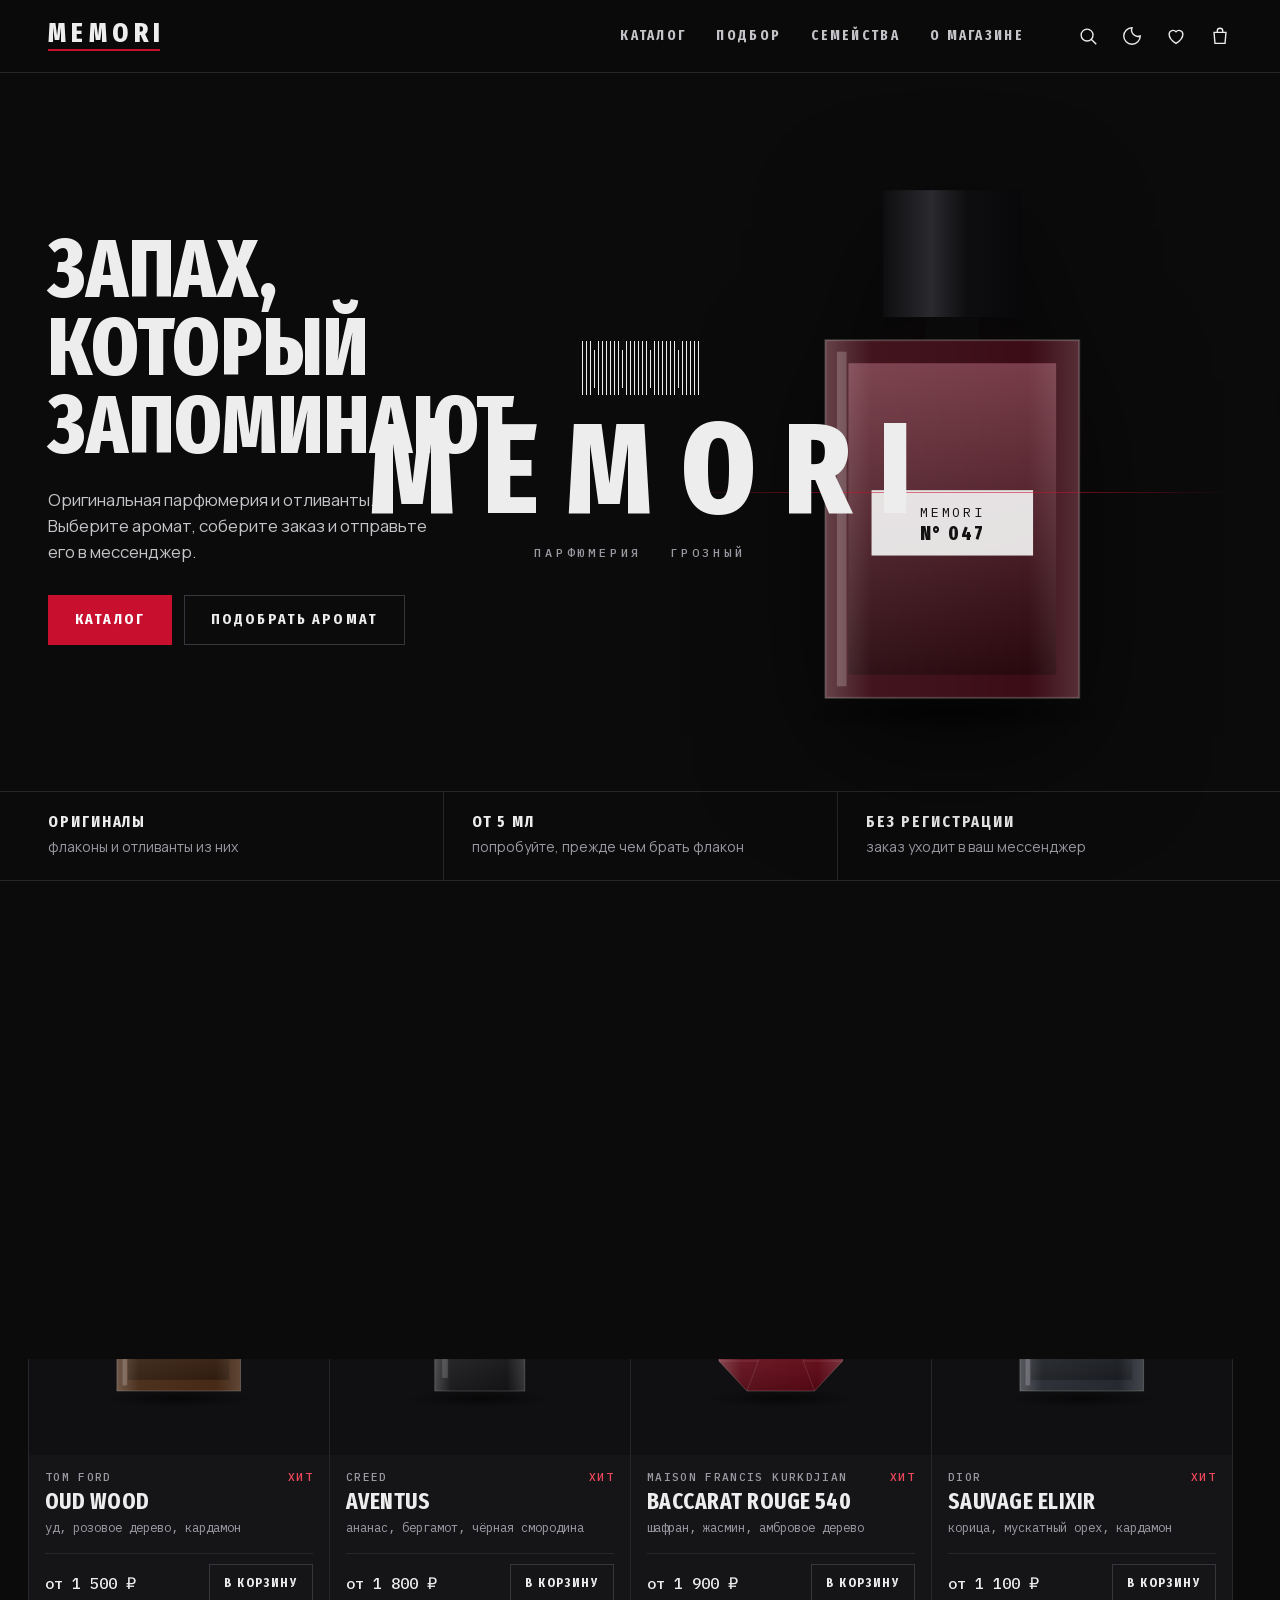
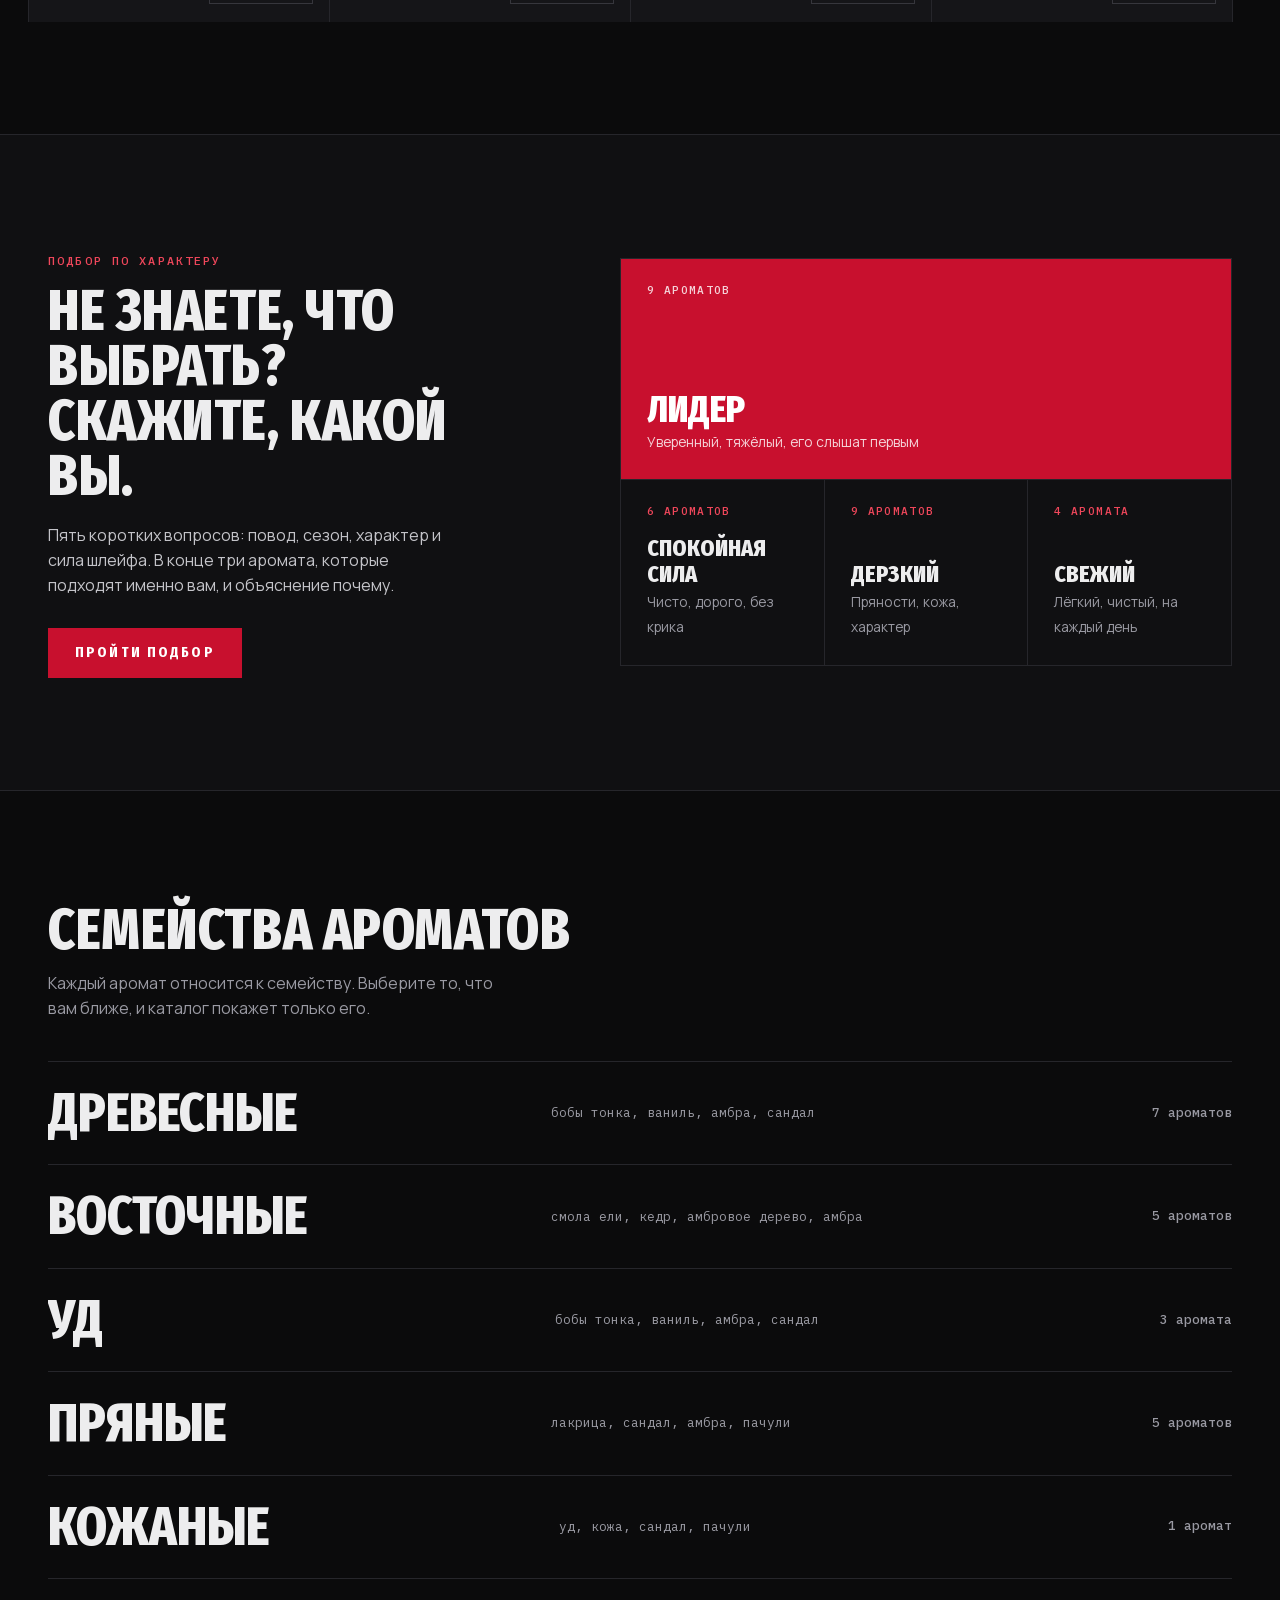
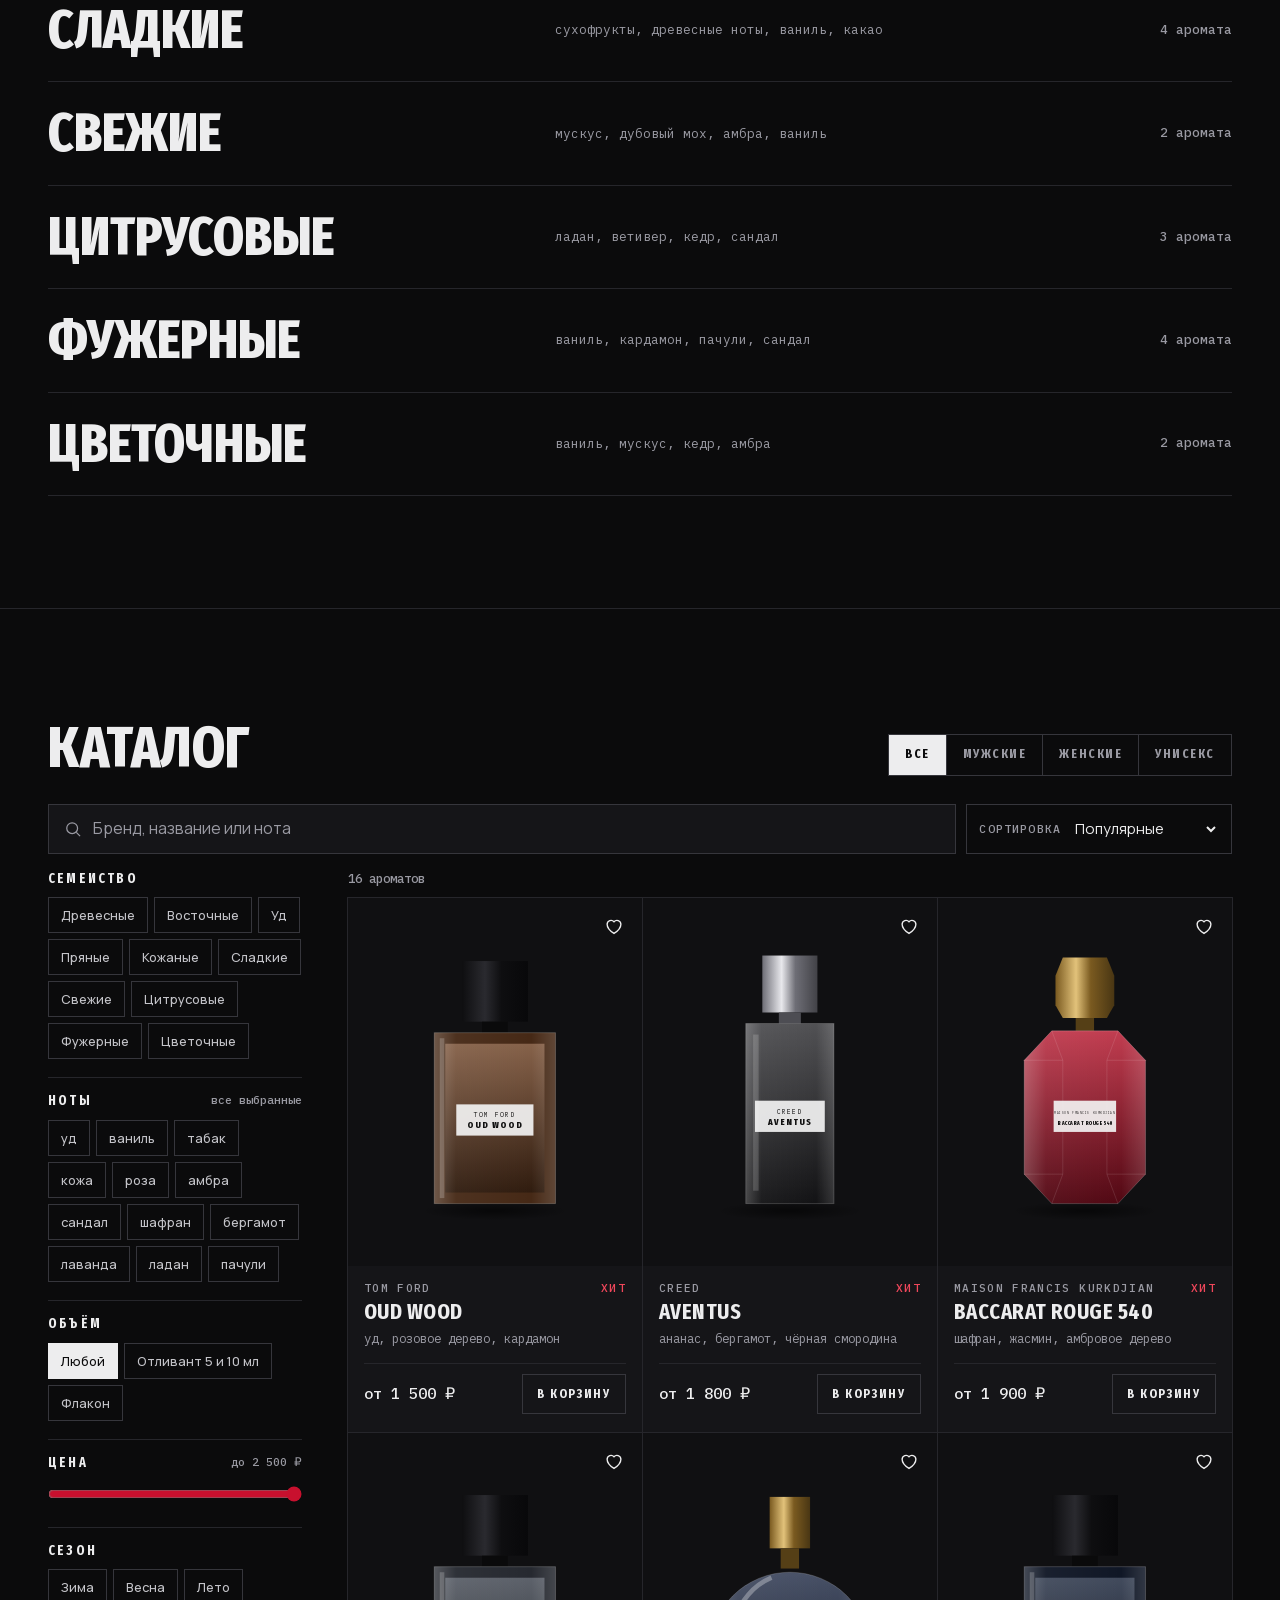
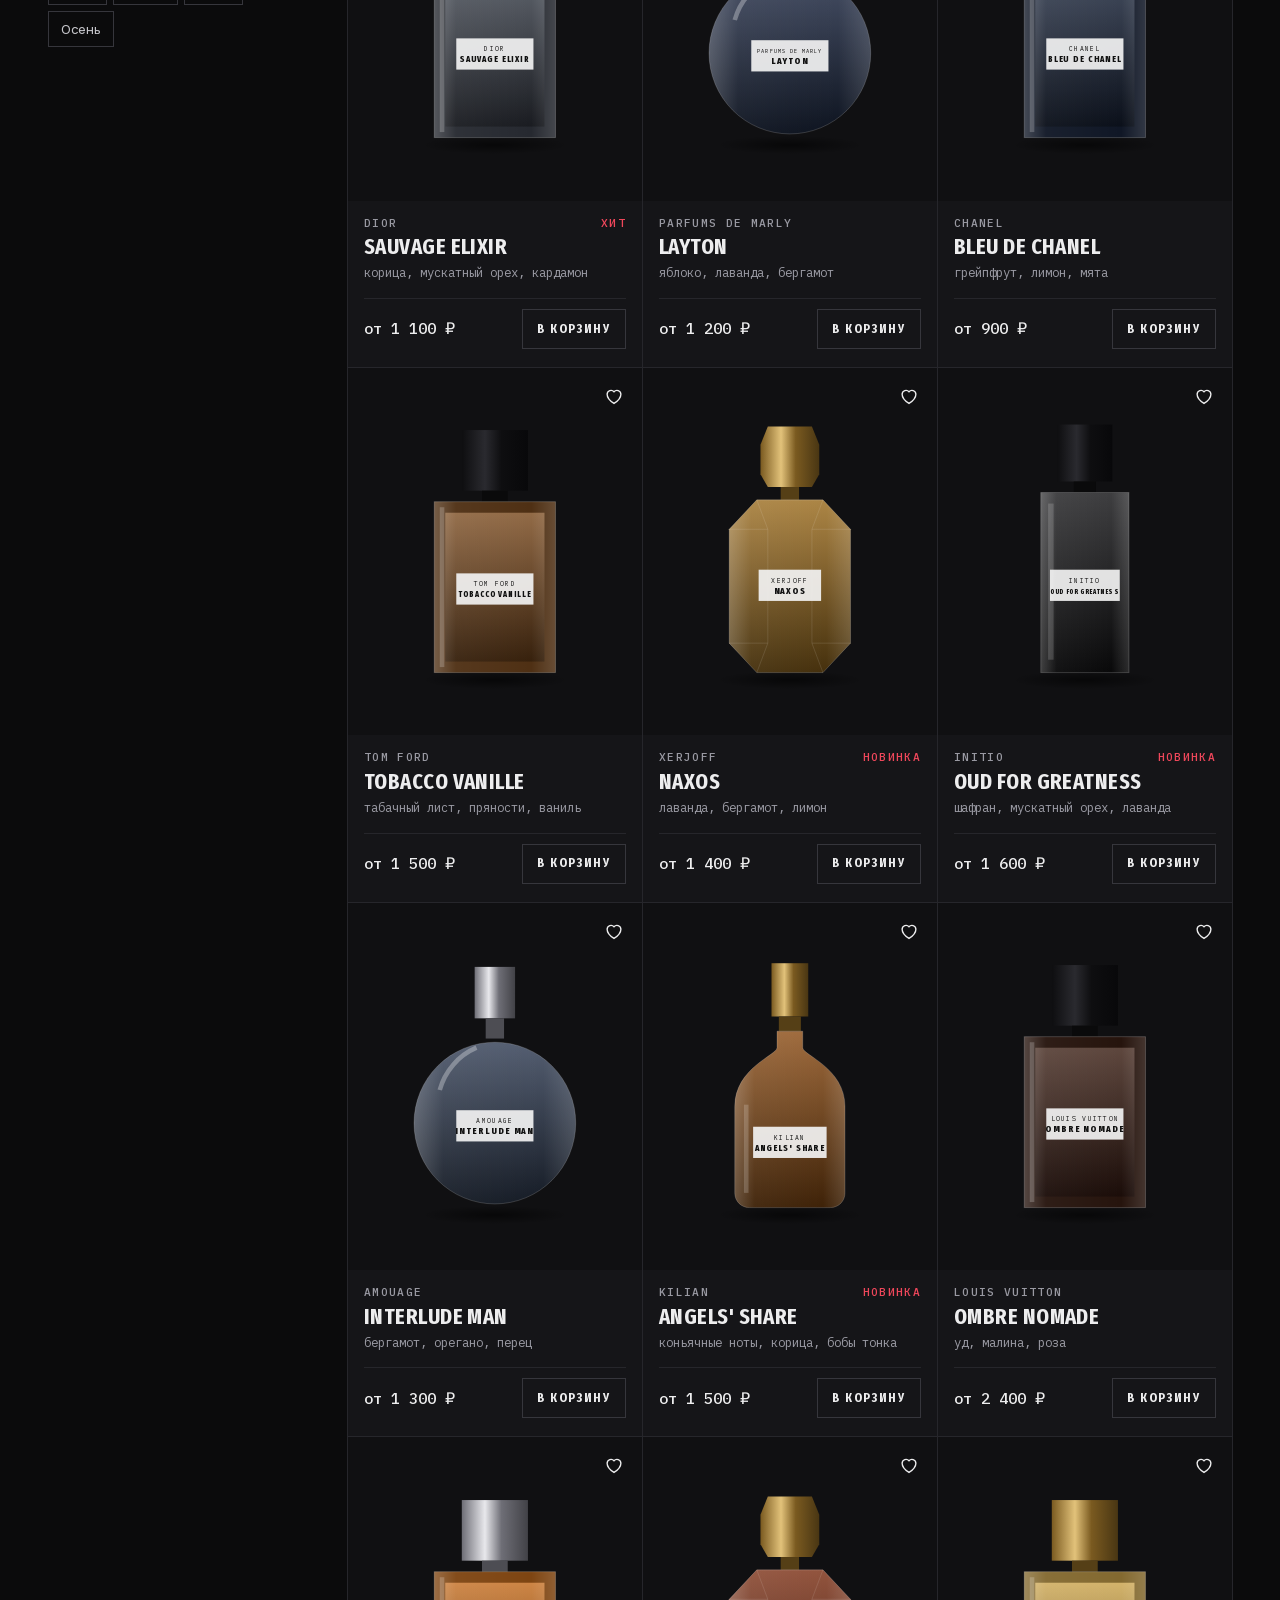
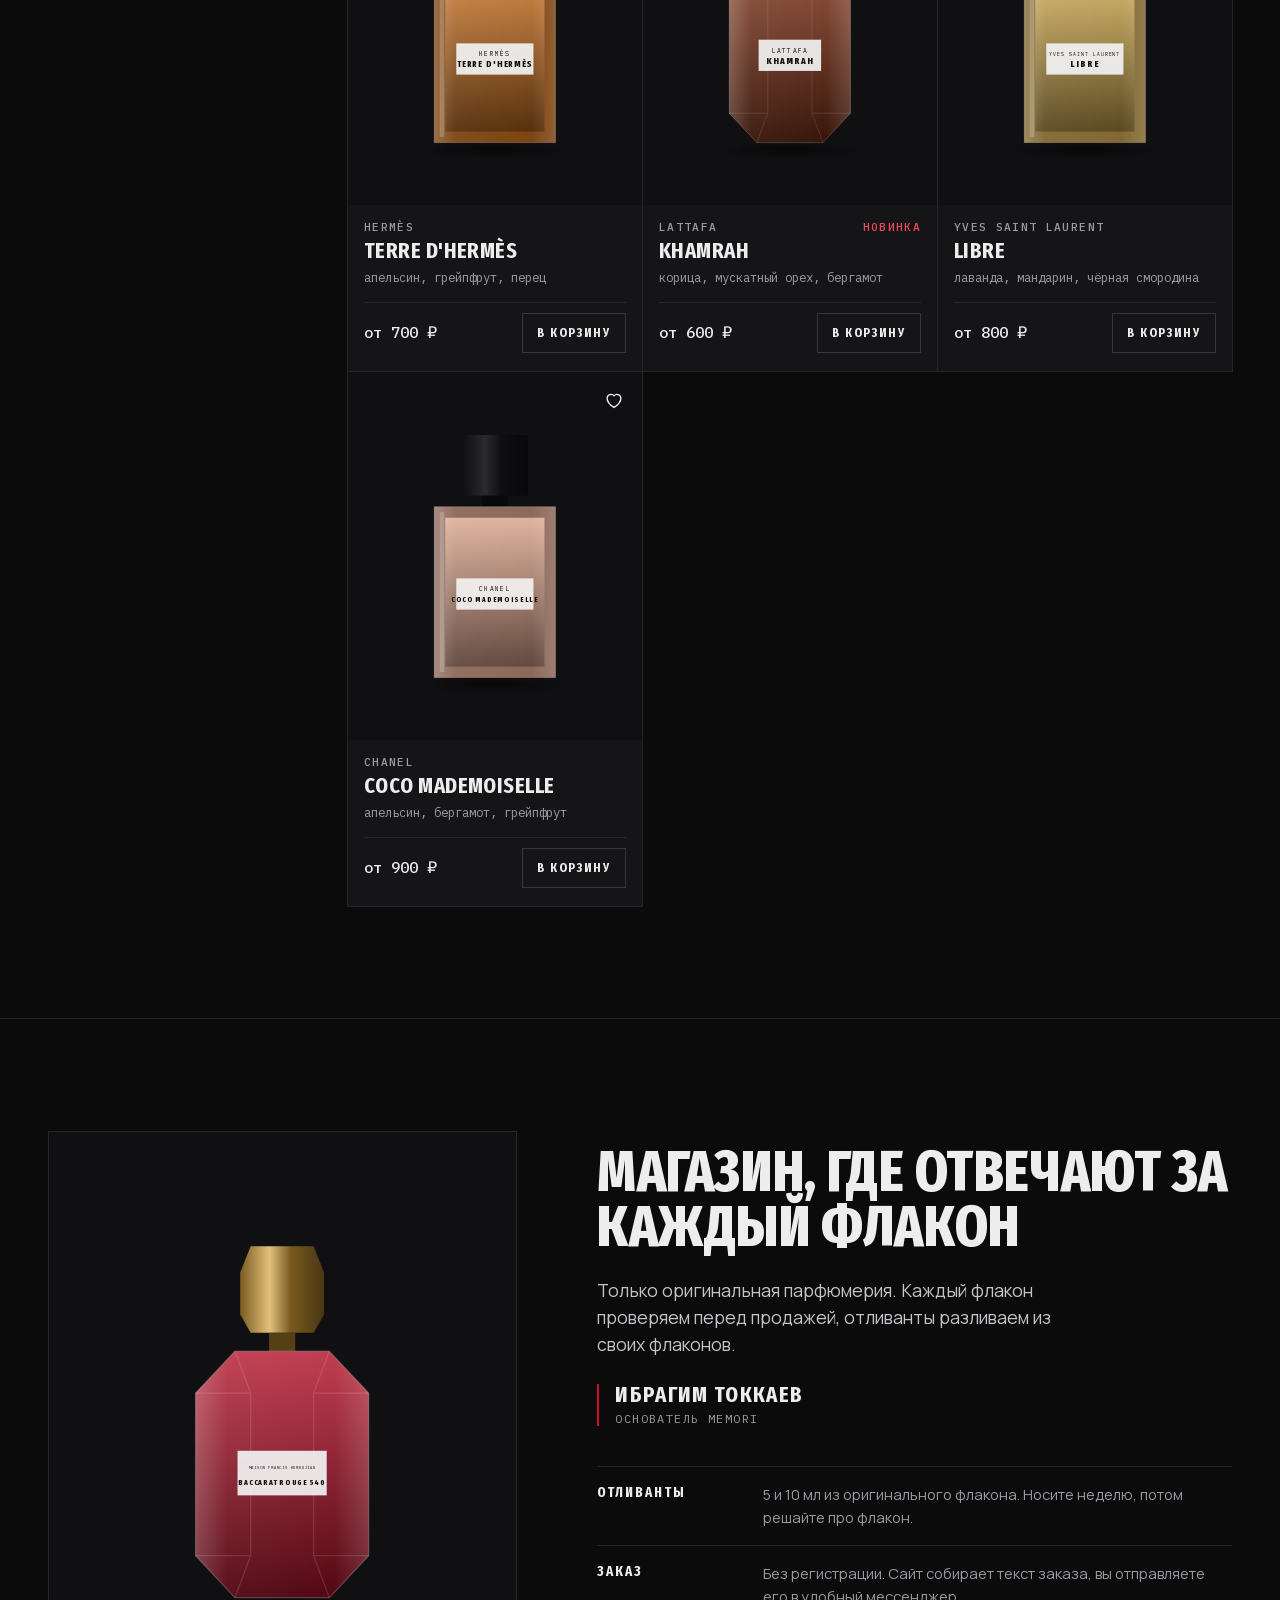
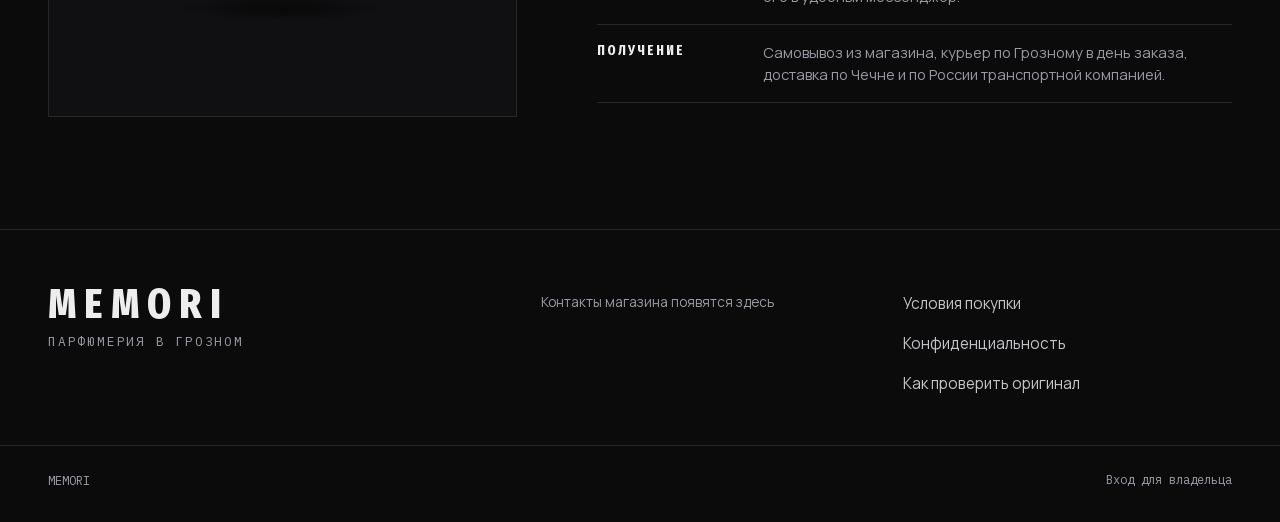
==== index.html @ ad9c24c6 "MEMORI: первая версия сайта Co-Authored-By: Claude Opus 5.5 <noreply@anthropic.com>" ====
<!doctype html>
<html lang="ru" data-theme="dark">
<head>
<meta charset="utf-8">
<meta name="viewport" content="width=device-width, initial-scale=1, viewport-fit=cover">
<title>MEMORI: парфюмерия в Грозном</title>
<meta name="description" content="MEMORI: оригинальная парфюмерия и отливанты в Грозном. Каталог с фильтрами по нотам, подбор аромата по характеру и заказ в мессенджере.">
<meta name="theme-color" content="#0B0B0C">
<meta property="og:title" content="MEMORI: запах, который запоминают">
<meta property="og:description" content="Оригинальная парфюмерия и отливанты. Подбор аромата по характеру, заказ в Telegram, WhatsApp или Instagram.">
<meta property="og:type" content="website">
<link rel="icon" href="data:image/svg+xml,%3Csvg xmlns='http://www.w3.org/2000/svg' viewBox='0 0 32 32'%3E%3Crect width='32' height='32' fill='%230B0B0C'/%3E%3Cpath d='M7 24V8h3l6 9 6-9h3v16h-3V13l-6 9-6-9v11z' fill='%23EDEDEE'/%3E%3Crect x='7' y='26' width='18' height='2' fill='%23C8102E'/%3E%3C/svg%3E">
<link rel="preload" href="fonts/FiraSansExtraCondensed-800-cyrillic.woff2" as="font" type="font/woff2" crossorigin>
<link rel="stylesheet" href="fonts/fonts.css">
<link rel="stylesheet" href="css/style.css?v=2026-10-28.1">
<script>(function(){try{var t=localStorage.getItem('memori_theme');if(t==='light'||t==='dark')document.documentElement.setAttribute('data-theme',t);}catch(e){}})();</script>
<script>
/* АВТООБНОВЛЕНИЕ: если на сервере вышла новая версия, открываем её сами. При каждой публикации меняется MEMORI_BUILD. */
var MEMORI_BUILD='2026-10-28.1';
(function(){
  if(location.protocol.indexOf('http')!==0 || !window.fetch) return;
  fetch(location.pathname+'?_='+Date.now(),{cache:'no-store'}).then(function(r){ return r.ok?r.text():''; }).then(function(t){
    var m=t.match(/MEMORI_BUILD='([^']+)'/); if(!m || m[1]===MEMORI_BUILD) return;
    try{ if(sessionStorage.getItem('memori_upd')===m[1]) return; sessionStorage.setItem('memori_upd',m[1]); }catch(e){ return; }
    location.replace(location.pathname+'?v='+encodeURIComponent(m[1])+location.hash);
  }).catch(function(){});
})();
</script>
</head>
<body>

<!-- ВСТУПЛЕНИЕ: штрихкод, красная линия скана, имя, затем экран раскрывается на две половины -->
<div id="intro" aria-hidden="true">
  <div class="in-half in-top"></div><div class="in-half in-bot"></div>
  <div class="in-core">
    <div class="in-code" id="inCode"></div>
    <div class="in-word" id="inWord"></div>
    <div class="in-sub"><span>Парфюмерия</span><span>Грозный</span></div>
  </div>
  <div class="in-scan"></div>
  <div class="in-seam"></div>
  <button class="in-skip" type="button" onclick="introEnd(true)" tabindex="-1">Пропустить</button>
</div>

<!-- ПЕРЕХОД: шторка с красной кромкой -->
<div id="curtain" aria-hidden="true"><i></i></div>

<a class="skip" href="#catalog">К каталогу</a>

<header class="hdr" id="hdr">
  <div class="wrap hdr-in">
    <a class="logo" href="#top" onclick="return goSection('top')" aria-label="MEMORI, на главную">
      <span class="logo-w">MEMORI</span><span class="logo-bar" aria-hidden="true"></span>
    </a>
    <nav class="nav" aria-label="Разделы">
      <a href="#catalog" onclick="return goSection('catalog')">Каталог</a>
      <a href="#match" onclick="openQuiz();return false">Подбор</a>
      <a href="#families" onclick="return goSection('families')">Семейства</a>
      <a href="#about" onclick="return goSection('about')">О магазине</a>
    </nav>
    <div class="hdr-act">
      <button class="ib" type="button" onclick="focusSearch()" aria-label="Поиск"><svg viewBox="0 0 24 24"><circle cx="11" cy="11" r="6.5"/><path d="m16 16 4.5 4.5"/></svg></button>
      <button class="ib" type="button" onclick="toggleTheme()" aria-label="Сменить тему"><svg viewBox="0 0 24 24"><path d="M12 3a9 9 0 1 0 9 9 7 7 0 0 1-9-9z"/></svg></button>
      <button class="ib" type="button" onclick="openDrawer('wish')" aria-label="Избранное"><svg viewBox="0 0 24 24"><path d="M12 20s-7.5-4.6-7.5-10A4.3 4.3 0 0 1 12 7.4 4.3 4.3 0 0 1 19.5 10c0 5.4-7.5 10-7.5 10z"/></svg><b class="cnt" id="wishCount"></b></button>
      <button class="ib" type="button" onclick="openDrawer('cart')" aria-label="Корзина"><svg viewBox="0 0 24 24"><path d="M5.5 8h13l-1 12h-11z"/><path d="M9 8V6.5a3 3 0 0 1 6 0V8"/></svg><b class="cnt" id="cartCount"></b></button>
    </div>
  </div>
  <div class="adm-bar" id="admBar">
    <span>Режим владельца</span><span class="ab-ver" id="abVer"></span>
    <button type="button" onclick="openAdmin()">Панель</button>
    <button type="button" class="ab-pub" id="abPub" onclick="publishDB()">Всё опубликовано</button>
  </div>
</header>

<main id="main">
  <section class="hero" id="top">
    <div class="wrap hero-in">
      <div class="hero-txt">
        <h1 id="heroTitle" class="rv">Запах, который запоминают</h1>
        <p id="heroSub" class="rv">Оригинальная парфюмерия и отливанты. Выберите аромат, соберите заказ и отправьте его в мессенджер.</p>
        <div class="hero-cta rv">
          <button class="btn red" type="button" onclick="goSection('catalog')">Каталог</button>
          <button class="btn line" type="button" onclick="openQuiz()">Подобрать аромат</button>
        </div>
      </div>
      <div class="hero-vis" id="heroVis" aria-hidden="true"></div>
    </div>
    <div class="wrap hero-strip rv">
      <div><b>Оригиналы</b><span>флаконы и отливанты из них</span></div>
      <div><b>От 5 мл</b><span>попробуйте, прежде чем брать флакон</span></div>
      <div><b>Без регистрации</b><span>заказ уходит в ваш мессенджер</span></div>
    </div>
  </section>

  <section class="sec rail-sec" id="picks">
    <div class="wrap sec-h">
      <h2>Сейчас берут</h2>
      <div class="seg" role="tablist" id="railTabs">
        <button type="button" class="on" data-r="hit" role="tab">Хиты</button>
        <button type="button" data-r="new" role="tab">Новинки</button>
      </div>
    </div>
    <div class="rail" id="rail"></div>
  </section>

  <section class="sec match" id="match">
    <div class="wrap match-in">
      <div class="match-txt">
        <span class="eyebrow">Подбор по характеру</span>
        <h2>Не знаете, что выбрать? Скажите, какой вы.</h2>
        <p>Пять коротких вопросов: повод, сезон, характер и сила шлейфа. В конце три аромата, которые подходят именно вам, и объяснение почему.</p>
        <button class="btn red" type="button" onclick="openQuiz()">Пройти подбор</button>
      </div>
      <div class="match-grid" id="matchGrid"></div>
    </div>
  </section>

  <section class="sec fams" id="families">
    <div class="wrap">
      <h2>Семейства ароматов</h2>
      <p class="sec-lead">Каждый аромат относится к семейству. Выберите то, что вам ближе, и каталог покажет только его.</p>
      <div class="fam-list" id="famList"></div>
    </div>
  </section>

  <section class="sec shop" id="catalog">
    <div class="wrap">
      <div class="shop-top">
        <h2>Каталог</h2>
        <div class="seg" id="genderSeg">
          <button type="button" class="on" data-g="">Все</button>
          <button type="button" data-g="m">Мужские</button>
          <button type="button" data-g="w">Женские</button>
          <button type="button" data-g="u">Унисекс</button>
        </div>
      </div>
      <div class="shop-bar">
        <label class="search"><svg viewBox="0 0 24 24"><circle cx="11" cy="11" r="6.5"/><path d="m16 16 4.5 4.5"/></svg>
          <input id="q" type="search" placeholder="Бренд, название или нота" autocomplete="off" aria-label="Поиск по каталогу"></label>
        <button class="btn line flt-btn" type="button" onclick="openFilters()">Фильтры <b id="fltCount"></b></button>
        <label class="sort"><span>Сортировка</span>
          <select id="sort" aria-label="Сортировка">
            <option value="pop">Популярные</option><option value="new">Новинки</option>
            <option value="asc">Сначала дешевле</option><option value="desc">Сначала дороже</option>
            <option value="lon">Самые стойкие</option>
          </select></label>
      </div>
      <div class="shop-in">
        <aside class="flt" id="flt" aria-label="Фильтры">
          <div class="flt-h"><b>Фильтры</b><button type="button" class="ib" onclick="closeFilters()" aria-label="Закрыть"><svg viewBox="0 0 24 24"><path d="M6 6l12 12M18 6 6 18"/></svg></button></div>
          <div class="flt-body" id="fltBody"></div>
          <div class="flt-foot"><button class="btn line" type="button" onclick="resetFilters()">Сбросить</button><button class="btn red" type="button" onclick="closeFilters()" id="fltShow">Показать</button></div>
        </aside>
        <div class="shop-main">
          <div class="chips-on" id="chipsOn"></div>
          <div class="grid" id="grid"></div>
        </div>
      </div>
    </div>
  </section>

  <section class="sec about" id="about">
    <div class="wrap about-in">
      <div class="about-vis" id="aboutVis"></div>
      <div class="about-txt">
        <h2>Магазин, где отвечают за каждый флакон</h2>
        <p id="ownerNote">Только оригинальная парфюмерия. Каждый флакон проверяем перед продажей, отливанты разливаем из своих флаконов.</p>
        <div class="sign"><span id="ownerName">Ибрагим Токкаев</span><small>основатель MEMORI</small></div>
        <dl class="facts">
          <div><dt>Отливанты</dt><dd>5 и 10 мл из оригинального флакона. Носите неделю, потом решайте про флакон.</dd></div>
          <div><dt>Заказ</dt><dd>Без регистрации. Сайт собирает текст заказа, вы отправляете его в удобный мессенджер.</dd></div>
          <div><dt>Получение</dt><dd id="deliveryShort">Самовывоз, курьер по Грозному, доставка по Чечне и России.</dd></div>
        </dl>
      </div>
    </div>
  </section>
</main>

<footer class="ftr" id="ftr">
  <div class="wrap ftr-in">
    <div class="ftr-brand"><span class="logo-w">MEMORI</span><p>Парфюмерия в Грозном</p></div>
    <div class="ftr-col" id="ftrContacts"></div>
    <div class="ftr-col">
      <button type="button" onclick="openInfo('terms')">Условия покупки</button>
      <button type="button" onclick="openInfo('privacy')">Конфиденциальность</button>
      <button type="button" onclick="openInfo('orig')">Как проверить оригинал</button>
    </div>
  </div>
  <div class="wrap ftr-low"><span id="ftrSeller">MEMORI</span><button type="button" class="ftr-adm" onclick="openAdminGate()">Вход для владельца</button></div>
</footer>

<!-- КАРТОЧКА АРОМАТА (досье) -->
<div class="ov pview" id="pview" role="dialog" aria-modal="true" aria-label="Аромат">
  <div class="pv-bar"><button class="ib" type="button" onclick="closeProduct()" aria-label="Назад"><svg viewBox="0 0 24 24"><path d="M15 5l-7 7 7 7"/></svg></button><span id="pvCrumb"></span><button class="ib" type="button" onclick="closeProduct()" aria-label="Закрыть"><svg viewBox="0 0 24 24"><path d="M6 6l12 12M18 6 6 18"/></svg></button></div>
  <div class="pv-body" id="pvBody"></div>
</div>

<!-- ПОДБОР -->
<div class="ov quiz" id="quiz" role="dialog" aria-modal="true" aria-label="Подбор аромата">
  <div class="pv-bar"><button class="ib" type="button" onclick="quizBack()" aria-label="Назад"><svg viewBox="0 0 24 24"><path d="M15 5l-7 7 7 7"/></svg></button><span>Подбор по характеру</span><button class="ib" type="button" onclick="closeQuiz()" aria-label="Закрыть"><svg viewBox="0 0 24 24"><path d="M6 6l12 12M18 6 6 18"/></svg></button></div>
  <div class="qz-prog"><i id="qzProg"></i></div>
  <div class="qz-body" id="qzBody"></div>
</div>

<!-- КОРЗИНА И ИЗБРАННОЕ -->
<div class="shade" id="shade" onclick="closeAll()"></div>
<aside class="drawer" id="drawer" role="dialog" aria-modal="true" aria-label="Корзина">
  <div class="dr-h"><div class="seg" id="drTabs"><button type="button" data-d="cart" class="on">Корзина</button><button type="button" data-d="wish">Избранное</button></div>
    <button class="ib" type="button" onclick="closeDrawer()" aria-label="Закрыть"><svg viewBox="0 0 24 24"><path d="M6 6l12 12M18 6 6 18"/></svg></button></div>
  <div class="dr-body" id="drBody"></div>
  <div class="dr-foot" id="drFoot"></div>
</aside>

<!-- ОФОРМЛЕНИЕ -->
<div class="modal" id="orderModal" role="dialog" aria-modal="true" aria-labelledby="orderTitle">
  <div class="md-box md-wide">
    <div class="md-h"><h3 id="orderTitle">Оформление заказа</h3><button class="ib" type="button" onclick="closeModal('orderModal')" aria-label="Закрыть"><svg viewBox="0 0 24 24"><path d="M6 6l12 12M18 6 6 18"/></svg></button></div>
    <div class="md-b">
      <div class="fld"><span class="lbl">Как получить</span><div class="opts" id="shipOpts"></div></div>
      <div class="fld" id="addrFld"><label class="lbl" for="addr">Город и адрес</label><input class="inp" id="addr" autocomplete="off" placeholder="Например: Грозный, улица, дом"></div>
      <div class="fld"><label class="lbl" for="ocomm">Комментарий</label><input class="inp" id="ocomm" autocomplete="off" placeholder="Удобное время, подарочная упаковка"></div>
      <div class="fld"><label class="lbl" for="orderText">Текст заказа</label><textarea class="inp" id="orderText" rows="8"></textarea><small class="hint">Можно поправить. Имя и телефон сайт не спрашивает и не хранит: вы просто пишете магазину.</small></div>
      <div class="ch-row">
        <button class="btn ch" type="button" data-ch="telegram" onclick="sendOrder('telegram')">Telegram</button>
        <button class="btn ch" type="button" data-ch="whatsapp" onclick="sendOrder('whatsapp')">WhatsApp</button>
        <button class="btn ch" type="button" data-ch="instagram" onclick="sendOrder('instagram')">Instagram</button>
      </div>
      <button class="btn line block" type="button" onclick="copyOrder()">Скопировать текст</button>
    </div>
  </div>
</div>

<div class="modal" id="infoModal" role="dialog" aria-modal="true" aria-labelledby="infoTitle">
  <div class="md-box"><div class="md-h"><h3 id="infoTitle"></h3><button class="ib" type="button" onclick="closeModal('infoModal')" aria-label="Закрыть"><svg viewBox="0 0 24 24"><path d="M6 6l12 12M18 6 6 18"/></svg></button></div><div class="md-b prose" id="infoBody"></div></div>
</div>

<div class="modal" id="loginModal" role="dialog" aria-modal="true" aria-labelledby="loginTitle">
  <div class="md-box md-sm"><div class="md-h"><h3 id="loginTitle">Вход для владельца</h3><button class="ib" type="button" onclick="closeModal('loginModal')" aria-label="Закрыть"><svg viewBox="0 0 24 24"><path d="M6 6l12 12M18 6 6 18"/></svg></button></div>
    <form class="md-b" onsubmit="tryLogin();return false">
      <div class="fld"><label class="lbl" for="loginUser">Логин</label><input class="inp" id="loginUser" autocomplete="username"></div>
      <div class="fld"><label class="lbl" for="loginPass">Пароль</label><input class="inp" id="loginPass" type="password" autocomplete="current-password"></div>
      <p class="err" id="loginErr" hidden>Неверный логин или пароль</p>
      <button class="btn red block" type="submit">Войти</button>
    </form></div>
</div>

<div class="modal" id="confirmModal" role="alertdialog" aria-modal="true" aria-labelledby="confirmText">
  <div class="md-box md-sm"><div class="md-b"><p id="confirmText"></p><div class="row2"><button class="btn line" type="button" onclick="closeModal('confirmModal')">Отмена</button><button class="btn red" type="button" id="confirmYes">Да</button></div></div></div>
</div>

<!-- ПАНЕЛЬ ВЛАДЕЛЬЦА -->
<div class="ov admin" id="adminPanel" role="dialog" aria-modal="true" aria-label="Панель владельца">
  <div class="pv-bar"><span class="adm-title">Панель владельца</span>
    <div class="adm-acts"><button class="btn line sm" type="button" onclick="logoutAdmin()">Выйти</button><button class="btn red sm pubbtn" type="button" onclick="publishDB()">Всё опубликовано</button>
    <button class="ib" type="button" onclick="closeAdmin()" aria-label="Закрыть"><svg viewBox="0 0 24 24"><path d="M6 6l12 12M18 6 6 18"/></svg></button></div></div>
  <div class="adm-tabs" id="admTabs">
    <button type="button" data-tab="products">Ароматы</button><button type="button" data-tab="store">Магазин</button>
    <button type="button" data-tab="access">Доступ</button><button type="button" data-tab="data">База</button>
  </div>
  <div class="adm-state" id="pubState"></div>
  <div class="adm-body wrap" id="admBody"></div>
</div>

<div class="toast" id="toast" role="status" aria-live="polite"></div>

<script src="js/data.js?v=2026-10-28.1"></script>
<script src="js/app.js?v=2026-10-28.1"></script>
<script src="js/admin.js?v=2026-10-28.1"></script>
</body>
</html>
---- fonts/fonts.css ----
@font-face {
  font-family: 'Fira Sans Extra Condensed';
  font-style: normal;
  font-weight: 500;
  font-display: swap;
  src: url(FiraSansExtraCondensed-500-cyrillic.woff2) format('woff2');
  unicode-range: U+0301, U+0400-045F, U+0490-0491, U+04B0-04B1, U+2116;
}
@font-face {
  font-family: 'Fira Sans Extra Condensed';
  font-style: normal;
  font-weight: 500;
  font-display: swap;
  src: url(FiraSansExtraCondensed-500-latin.woff2) format('woff2');
  unicode-range: U+0000-00FF, U+0131, U+0152-0153, U+02BB-02BC, U+02C6, U+02DA, U+02DC, U+0304, U+0308, U+0329, U+2000-206F, U+20AC, U+2122, U+2191, U+2193, U+2212, U+2215, U+FEFF, U+FFFD;
}
@font-face {
  font-family: 'Fira Sans Extra Condensed';
  font-style: normal;
  font-weight: 700;
  font-display: swap;
  src: url(FiraSansExtraCondensed-700-cyrillic.woff2) format('woff2');
  unicode-range: U+0301, U+0400-045F, U+0490-0491, U+04B0-04B1, U+2116;
}
@font-face {
  font-family: 'Fira Sans Extra Condensed';
  font-style: normal;
  font-weight: 700;
  font-display: swap;
  src: url(FiraSansExtraCondensed-700-latin.woff2) format('woff2');
  unicode-range: U+0000-00FF, U+0131, U+0152-0153, U+02BB-02BC, U+02C6, U+02DA, U+02DC, U+0304, U+0308, U+0329, U+2000-206F, U+20AC, U+2122, U+2191, U+2193, U+2212, U+2215, U+FEFF, U+FFFD;
}
@font-face {
  font-family: 'Fira Sans Extra Condensed';
  font-style: normal;
  font-weight: 800;
  font-display: swap;
  src: url(FiraSansExtraCondensed-800-cyrillic.woff2) format('woff2');
  unicode-range: U+0301, U+0400-045F, U+0490-0491, U+04B0-04B1, U+2116;
}
@font-face {
  font-family: 'Fira Sans Extra Condensed';
  font-style: normal;
  font-weight: 800;
  font-display: swap;
  src: url(FiraSansExtraCondensed-800-latin.woff2) format('woff2');
  unicode-range: U+0000-00FF, U+0131, U+0152-0153, U+02BB-02BC, U+02C6, U+02DA, U+02DC, U+0304, U+0308, U+0329, U+2000-206F, U+20AC, U+2122, U+2191, U+2193, U+2212, U+2215, U+FEFF, U+FFFD;
}
@font-face {
  font-family: 'IBM Plex Mono';
  font-style: normal;
  font-weight: 400;
  font-display: swap;
  src: url(IBMPlexMono-400-cyrillic.woff2) format('woff2');
  unicode-range: U+0301, U+0400-045F, U+0490-0491, U+04B0-04B1, U+2116;
}
@font-face {
  font-family: 'IBM Plex Mono';
  font-style: normal;
  font-weight: 400;
  font-display: swap;
  src: url(IBMPlexMono-400-latin.woff2) format('woff2');
  unicode-range: U+0000-00FF, U+0131, U+0152-0153, U+02BB-02BC, U+02C6, U+02DA, U+02DC, U+0304, U+0308, U+0329, U+2000-206F, U+20AC, U+2122, U+2191, U+2193, U+2212, U+2215, U+FEFF, U+FFFD;
}
@font-face {
  font-family: 'IBM Plex Mono';
  font-style: normal;
  font-weight: 500;
  font-display: swap;
  src: url(IBMPlexMono-500-cyrillic.woff2) format('woff2');
  unicode-range: U+0301, U+0400-045F, U+0490-0491, U+04B0-04B1, U+2116;
}
@font-face {
  font-family: 'IBM Plex Mono';
  font-style: normal;
  font-weight: 500;
  font-display: swap;
  src: url(IBMPlexMono-500-latin.woff2) format('woff2');
  unicode-range: U+0000-00FF, U+0131, U+0152-0153, U+02BB-02BC, U+02C6, U+02DA, U+02DC, U+0304, U+0308, U+0329, U+2000-206F, U+20AC, U+2122, U+2191, U+2193, U+2212, U+2215, U+FEFF, U+FFFD;
}
@font-face {
  font-family: 'Manrope';
  font-style: normal;
  font-weight: 400;
  font-display: swap;
  src: url(Manrope-400-cyrillic.woff2) format('woff2');
  unicode-range: U+0301, U+0400-045F, U+0490-0491, U+04B0-04B1, U+2116;
}
@font-face {
  font-family: 'Manrope';
  font-style: normal;
  font-weight: 400;
  font-display: swap;
  src: url(Manrope-400-latin.woff2) format('woff2');
  unicode-range: U+0000-00FF, U+0131, U+0152-0153, U+02BB-02BC, U+02C6, U+02DA, U+02DC, U+0304, U+0308, U+0329, U+2000-206F, U+20AC, U+2122, U+2191, U+2193, U+2212, U+2215, U+FEFF, U+FFFD;
}
@font-face {
  font-family: 'Manrope';
  font-style: normal;
  font-weight: 500;
  font-display: swap;
  src: url(Manrope-400-cyrillic.woff2) format('woff2');
  unicode-range: U+0301, U+0400-045F, U+0490-0491, U+04B0-04B1, U+2116;
}
@font-face {
  font-family: 'Manrope';
  font-style: normal;
  font-weight: 500;
  font-display: swap;
  src: url(Manrope-400-latin.woff2) format('woff2');
  unicode-range: U+0000-00FF, U+0131, U+0152-0153, U+02BB-02BC, U+02C6, U+02DA, U+02DC, U+0304, U+0308, U+0329, U+2000-206F, U+20AC, U+2122, U+2191, U+2193, U+2212, U+2215, U+FEFF, U+FFFD;
}
@font-face {
  font-family: 'Manrope';
  font-style: normal;
  font-weight: 600;
  font-display: swap;
  src: url(Manrope-400-cyrillic.woff2) format('woff2');
  unicode-range: U+0301, U+0400-045F, U+0490-0491, U+04B0-04B1, U+2116;
}
@font-face {
  font-family: 'Manrope';
  font-style: normal;
  font-weight: 600;
  font-display: swap;
  src: url(Manrope-400-latin.woff2) format('woff2');
  unicode-range: U+0000-00FF, U+0131, U+0152-0153, U+02BB-02BC, U+02C6, U+02DA, U+02DC, U+0304, U+0308, U+0329, U+2000-206F, U+20AC, U+2122, U+2191, U+2193, U+2212, U+2215, U+FEFF, U+FFFD;
}
@font-face {
  font-family: 'Manrope';
  font-style: normal;
  font-weight: 700;
  font-display: swap;
  src: url(Manrope-400-cyrillic.woff2) format('woff2');
  unicode-range: U+0301, U+0400-045F, U+0490-0491, U+04B0-04B1, U+2116;
}
@font-face {
  font-family: 'Manrope';
  font-style: normal;
  font-weight: 700;
  font-display: swap;
  src: url(Manrope-400-latin.woff2) format('woff2');
  unicode-range: U+0000-00FF, U+0131, U+0152-0153, U+02BB-02BC, U+02C6, U+02DA, U+02DC, U+0304, U+0308, U+0329, U+2000-206F, U+20AC, U+2122, U+2191, U+2193, U+2212, U+2215, U+FEFF, U+FFFD;
}
---- css/style.css ----
/* ===== MEMORI: стиль =====
   Строго: почти чёрный, белый, один красный акцент. Острые углы везде (радиус 0).
   Шрифты: Fira Sans Extra Condensed (заголовки), Manrope (текст), IBM Plex Mono (коды, ноты, цены). */
:root{
  --bg:#0B0B0C; --bg2:#101012; --sur:#151518; --sur2:#1B1B1F; --line:#26262B; --line2:#36363C;
  --tx:#EDEDEE; --tx2:#C4C4C9; --mu:#9A9AA3; --red:#C8102E; --red-tx:#F0475B; --on-red:#FFFFFF;
  --glass:#1C1C21; --shade:rgba(5,5,6,.72);
  --f-d:'Fira Sans Extra Condensed','Arial Narrow',Impact,sans-serif;
  --f-b:'Manrope',system-ui,-apple-system,'Segoe UI',sans-serif;
  --f-m:'IBM Plex Mono',ui-monospace,Menlo,monospace;
  --ease:cubic-bezier(.2,.7,.1,1); --ease-io:cubic-bezier(.76,0,.24,1);
  --hdr:64px; --gut:16px;
  color-scheme:dark;
}
:root[data-theme="light"]{
  --bg:#F3F3F2; --bg2:#EBEBEA; --sur:#FFFFFF; --sur2:#F7F7F6; --line:#DCDCD9; --line2:#C7C7C3;
  --tx:#111114; --tx2:#2E2E33; --mu:#5C5C64; --red:#B20D26; --red-tx:#B20D26; --on-red:#FFFFFF;
  --glass:#E6E6E4; --shade:rgba(17,17,20,.45);
  color-scheme:light;
}
*{ box-sizing:border-box; margin:0; padding:0; }
html{ -webkit-text-size-adjust:100%; scroll-behavior:smooth; scroll-padding-top:calc(var(--hdr) + 12px); }
body{ background:var(--bg); color:var(--tx); font:400 16px/1.55 var(--f-b); overflow-x:hidden; -webkit-font-smoothing:antialiased; }
body.lock{ overflow:hidden; }
img,svg{ display:block; max-width:100%; }
button{ font:inherit; color:inherit; background:none; border:0; cursor:pointer; }
input,select,textarea{ font:inherit; color:inherit; }
a{ color:inherit; text-decoration:none; }
:focus-visible{ outline:2px solid var(--red-tx); outline-offset:2px; }
::selection{ background:var(--red); color:#fff; }
.wrap{ width:100%; max-width:1320px; margin:0 auto; padding:0 var(--gut); }
@media (min-width:768px){ :root{ --gut:32px; } }
@media (min-width:1200px){ :root{ --gut:48px; --hdr:72px; } }
.skip{ position:fixed; left:12px; top:-60px; z-index:100; background:var(--red); color:#fff; padding:10px 14px; }
.skip:focus{ top:12px; }

/* ---------- типографика ---------- */
h1,h2,h3{ font-family:var(--f-d); font-weight:800; text-transform:uppercase; letter-spacing:.01em; line-height:.95; }
h2{ font-size:clamp(2.1rem,4.6vw,3.6rem); }
h3{ font-size:1.5rem; font-weight:700; }
.eyebrow{ display:inline-block; font:500 .74rem/1 var(--f-m); letter-spacing:.18em; text-transform:uppercase; color:var(--red-tx); margin-bottom:18px; }
.sec-lead{ color:var(--mu); max-width:52ch; margin-top:14px; }
.mono{ font-family:var(--f-m); }

/* ---------- кнопки ---------- */
.btn{ display:inline-flex; align-items:center; justify-content:center; gap:10px; min-height:50px; padding:0 26px;
  font:700 .95rem/1 var(--f-d); letter-spacing:.14em; text-transform:uppercase; white-space:nowrap;
  border:1px solid var(--line2); transition:background .2s, border-color .2s, color .2s, transform .12s; }
.btn:active{ transform:translateY(1px); }
.btn.red{ background:var(--red); border-color:var(--red); color:var(--on-red); }
.btn.red:hover{ background:#A50D25; border-color:#A50D25; }
.btn.line:hover{ border-color:var(--tx); }
.btn.block{ width:100%; }
.btn.sm{ min-height:38px; padding:0 14px; font-size:.82rem; }
.btn[disabled]{ opacity:.45; cursor:not-allowed; }
.ib{ position:relative; width:44px; height:44px; display:grid; place-items:center; flex:none; transition:color .2s; }
.ib svg{ width:22px; height:22px; fill:none; stroke:currentColor; stroke-width:1.5; stroke-linecap:square; }
.ib:hover{ color:var(--red-tx); }
.cnt{ position:absolute; top:5px; right:3px; min-width:17px; height:17px; padding:0 4px; display:none; place-items:center;
  background:var(--red); color:#fff; font:600 .66rem/1 var(--f-m); }
.seg{ display:inline-flex; border:1px solid var(--line2); }
.seg button{ min-height:40px; padding:0 16px; font:600 .8rem/1 var(--f-d); letter-spacing:.12em; text-transform:uppercase; color:var(--mu); transition:color .2s, background .2s; }
.seg button+button{ border-left:1px solid var(--line2); }
.seg button.on{ background:var(--tx); color:var(--bg); }
.seg button:not(.on):hover{ color:var(--tx); }

/* ---------- шапка ---------- */
.hdr{ position:sticky; top:0; z-index:40; background:color-mix(in srgb,var(--bg) 88%,transparent); backdrop-filter:blur(14px); -webkit-backdrop-filter:blur(14px); border-bottom:1px solid var(--line); }
.hdr-in{ height:var(--hdr); display:flex; align-items:center; gap:24px; }
.logo{ display:flex; flex-direction:column; gap:4px; }
.logo-w{ font:800 1.7rem/0.9 var(--f-d); letter-spacing:.2em; margin-right:-.2em; }
.logo-bar{ height:2px; background:var(--red); width:100%; transform-origin:left; }
.nav{ display:none; gap:30px; margin-left:auto; }
.nav a{ font:600 .9rem/1 var(--f-d); letter-spacing:.16em; text-transform:uppercase; color:var(--tx2); padding:10px 0; position:relative; }
.nav a::after{ content:''; position:absolute; left:0; right:0; bottom:4px; height:1px; background:var(--red); transform:scaleX(0); transform-origin:right; transition:transform .35s var(--ease); }
.nav a:hover{ color:var(--tx); }
.nav a:hover::after{ transform:scaleX(1); transform-origin:left; }
.hdr-act{ display:flex; margin-left:auto; margin-right:-10px; }
@media (min-width:1024px){ .nav{ display:flex; } .hdr-act{ margin-left:18px; } }
.adm-bar{ display:none; align-items:center; gap:14px; padding:6px var(--gut); background:var(--red); color:#fff; font:500 .78rem/1.2 var(--f-m); flex-wrap:wrap; }
body.admin-on .adm-bar{ display:flex; }
.adm-bar .ab-ver{ opacity:.75; }
.adm-bar button{ border:1px solid rgba(255,255,255,.6); padding:5px 10px; font:600 .72rem/1 var(--f-m); text-transform:uppercase; letter-spacing:.08em; }
.adm-bar .ab-pub{ margin-left:auto; background:#fff; color:var(--red); border-color:#fff; }
.adm-bar .ab-pub[disabled]{ background:transparent; color:#fff; opacity:.7; }

/* ---------- первый экран ---------- */
.hero{ position:relative; border-bottom:1px solid var(--line); overflow:hidden; }
.hero-in{ display:grid; grid-template-columns:1fr; align-items:center; gap:8px; padding-top:28px; min-height:min(calc(100svh - var(--hdr) - 110px),760px); }
.hero-txt{ position:relative; z-index:2; padding:8px 0 20px; }
.hero h1{ font-size:clamp(3rem,11.5vw,6.2rem); max-width:13ch; }
@media (min-width:900px){ .hero h1{ font-size:clamp(3.6rem,6.4vw,6.2rem); } }
.hero p{ color:var(--tx2); max-width:38ch; margin:22px 0 30px; font-size:1.05rem; }
.hero-cta{ display:flex; gap:12px; flex-wrap:wrap; }
.hero-cta .btn{ flex:1 1 auto; }
.hero-vis{ position:relative; height:min(62vw,420px); display:grid; place-items:center; order:-1; }
.hero-vis .bt{ height:100%; width:auto; filter:drop-shadow(0 40px 60px rgba(0,0,0,.55)); }
.hero-vis img.hv-photo{ width:100%; height:100%; object-fit:cover; }
.hero-vis::before{ content:''; position:absolute; left:50%; top:50%; width:72%; aspect-ratio:1; transform:translate(-50%,-50%); background:radial-gradient(closest-side,color-mix(in srgb,var(--red) 30%,transparent),transparent 70%); opacity:.55; }
.hero-vis::after{ content:''; position:absolute; left:0; right:0; top:58%; height:1px; background:linear-gradient(90deg,transparent,var(--red) 30%,var(--red) 70%,transparent); opacity:.55; }
.hero-strip{ display:grid; grid-template-columns:1fr; border-top:1px solid var(--line); }
.hero-strip>div{ display:flex; gap:10px; align-items:baseline; padding:14px 0; }
.hero-strip>div+div{ border-top:1px solid var(--line); }
.hero-strip b{ font:700 1rem/1 var(--f-d); letter-spacing:.12em; text-transform:uppercase; white-space:nowrap; }
.hero-strip span{ color:var(--mu); font-size:.88rem; }
@media (min-width:900px){
  .hero-in{ grid-template-columns:1.05fr .95fr; padding-top:24px; }
  .hero-vis{ order:0; height:min(calc(100svh - var(--hdr) - 150px),600px); }
  .hero-cta .btn{ flex:0 0 auto; }
  .hero-strip{ grid-template-columns:repeat(3,1fr); }
  .hero-strip>div{ padding:22px 0; flex-direction:column; gap:6px; }
  .hero-strip>div+div{ border-top:0; border-left:1px solid var(--line); padding-left:28px; }
}
@media (max-width:899px){ .hero-in{ min-height:0; } .hero-txt{ padding-top:0; } }

/* ---------- разделы ---------- */
.sec{ padding:72px 0; border-bottom:1px solid var(--line); }
@media (min-width:900px){ .sec{ padding:112px 0; } }
.sec-h{ display:flex; align-items:flex-end; justify-content:space-between; gap:16px; flex-wrap:wrap; margin-bottom:32px; }

/* лента */
.rail{ display:grid; grid-auto-flow:column; grid-auto-columns:min(72vw,300px); gap:1px; overflow-x:auto; scroll-snap-type:x mandatory; padding:0 var(--gut);
  scrollbar-width:none; overscroll-behavior-x:contain; }
.rail::-webkit-scrollbar{ display:none; }
.rail>.card{ scroll-snap-align:start; }
@media (min-width:1320px){ .rail{ padding:0 calc((100vw - 1320px)/2 + var(--gut)); } }

/* ---------- карточка ---------- */
.card{ position:relative; display:flex; flex-direction:column; background:var(--sur); outline:1px solid var(--line); min-width:0; }
.card-img{ position:relative; aspect-ratio:4/5; background:var(--bg2); overflow:hidden; display:grid; place-items:center; cursor:pointer; }
.card-img .bt{ height:78%; width:auto; transition:transform .6s var(--ease); }
.card-img img.ph{ width:100%; height:100%; object-fit:cover; transition:transform .6s var(--ease); }
.card:hover .card-img .bt, .card:hover .card-img img.ph{ transform:scale(1.04); }
.card-img::after{ content:''; position:absolute; left:0; bottom:0; height:2px; width:100%; background:var(--red); transform:scaleX(0); transform-origin:left; transition:transform .45s var(--ease); }
.card:hover .card-img::after{ transform:scaleX(1); }
.card .wbtn{ position:absolute; top:6px; right:6px; z-index:2; }
.card .wbtn.on svg{ fill:var(--red); stroke:var(--red); }
.card-b{ padding:16px 16px 18px; display:flex; flex-direction:column; gap:6px; flex:1; }
.card-brand{ font:500 .7rem/1.2 var(--f-m); letter-spacing:.12em; text-transform:uppercase; color:var(--mu); display:flex; gap:8px; justify-content:space-between; }
.card-brand .tag{ color:var(--red-tx); }
.card-name{ font:700 1.45rem/1 var(--f-d); text-transform:uppercase; letter-spacing:.02em; cursor:pointer; }
.card-notes{ font:400 .78rem/1.4 var(--f-m); color:var(--mu); min-height:2.2em; }
.card-f{ display:flex; align-items:center; justify-content:space-between; gap:10px; margin-top:auto; padding-top:10px; border-top:1px solid var(--line); }
.price{ font:500 .98rem/1 var(--f-m); white-space:nowrap; }
.price s{ color:var(--mu); font-size:.8em; margin-right:6px; }
.card-add{ min-height:40px; padding:0 14px; font:700 .78rem/1 var(--f-d); letter-spacing:.14em; text-transform:uppercase; border:1px solid var(--line2); transition:background .2s, color .2s, border-color .2s; }
.card-add:hover{ background:var(--red); border-color:var(--red); color:#fff; }
.card.out .card-img{ opacity:.55; }
.card.out .card-add{ pointer-events:none; color:var(--mu); }

/* ---------- подбор: анонс ---------- */
.match{ background:var(--bg2); }
.match-in{ display:grid; gap:40px; }
.match-txt p{ color:var(--tx2); margin:20px 0 30px; max-width:46ch; }
.match-txt h2{ max-width:14ch; }
.match-grid{ display:grid; grid-template-columns:1fr; gap:1px; background:var(--line); border:1px solid var(--line); }
.mg{ background:var(--bg2); padding:20px 18px; min-height:120px; display:flex; flex-direction:column; justify-content:space-between; gap:18px; text-align:left; transition:background .25s; }
.mg:hover{ background:var(--sur); }
.mg b{ font:800 1.5rem/1 var(--f-d); text-transform:uppercase; }
.mg span{ color:var(--mu); font-size:.86rem; line-height:1.4; }
.mg i{ font:normal 500 .7rem/1 var(--f-m); color:var(--red-tx); letter-spacing:.12em; text-transform:uppercase; }
.mg:first-child{ grid-column:1/-1; min-height:190px; background:var(--red); color:#fff; }
.mg:first-child span,.mg:first-child i{ color:rgba(255,255,255,.82); }
.mg:first-child:hover{ background:#B00E28; }
.mg:first-child b{ font-size:2.4rem; }
@media (min-width:560px){ .match-grid{ grid-template-columns:repeat(3,1fr); } }
@media (min-width:900px){ .match-in{ grid-template-columns:.9fr 1.1fr; align-items:center; gap:72px; } .mg{ min-height:180px; padding:26px; } .mg:first-child{ min-height:220px; } }

/* ---------- семейства ---------- */
.fam-list{ margin-top:40px; border-top:1px solid var(--line); }
.fam{ width:100%; display:grid; grid-template-columns:1fr auto; align-items:center; gap:6px 16px; padding:18px 0; border-bottom:1px solid var(--line); text-align:left; position:relative; overflow:hidden; }
.fam b{ font:800 clamp(1.8rem,6vw,3.4rem)/1 var(--f-d); text-transform:uppercase; transition:transform .45s var(--ease), color .3s; }
.fam span{ grid-column:1; color:var(--mu); font:400 .8rem/1.4 var(--f-m); }
.fam em{ grid-row:1/3; grid-column:2; font:normal 500 .8rem/1 var(--f-m); color:var(--mu); white-space:nowrap; }
.fam::before{ content:''; position:absolute; left:0; top:0; bottom:0; width:3px; background:var(--red); transform:scaleY(0); transition:transform .35s var(--ease); }
.fam:hover b{ transform:translateX(18px); color:var(--red-tx); }
.fam:hover::before{ transform:scaleY(1); }
@media (min-width:900px){ .fam{ grid-template-columns:minmax(0,1fr) minmax(0,1.2fr) auto; padding:24px 0; } .fam span{ grid-column:2; grid-row:1; } .fam em{ grid-column:3; grid-row:1; } }

/* ---------- каталог ---------- */
.shop-top{ display:flex; justify-content:space-between; align-items:flex-end; gap:18px; flex-wrap:wrap; margin-bottom:28px; }
.shop-top .seg{ max-width:100%; overflow-x:auto; scrollbar-width:none; }
.shop-top .seg button{ flex:none; }
.shop-bar{ display:grid; grid-template-columns:1fr auto; gap:10px; margin-bottom:18px; }
.search{ grid-column:1/-1; display:flex; align-items:center; gap:10px; border:1px solid var(--line2); padding:0 14px; min-height:50px; background:var(--sur); }
.search svg{ width:20px; height:20px; flex:none; fill:none; stroke:var(--mu); stroke-width:1.5; }
.search input{ border:0; background:none; outline:none; width:100%; min-height:48px; font-size:16px; }
.search input::placeholder{ color:var(--mu); }
.search:focus-within{ border-color:var(--tx); }
.flt-btn b{ font:500 .75rem/1 var(--f-m); color:var(--red-tx); }
.sort{ display:flex; align-items:center; gap:10px; border:1px solid var(--line2); padding:0 12px; min-height:50px; }
.sort span{ display:none; font:500 .72rem/1 var(--f-m); color:var(--mu); text-transform:uppercase; letter-spacing:.1em; }
.sort select{ border:0; background:transparent; outline:none; min-height:48px; font-size:15px; max-width:44vw; cursor:pointer; }
.sort select option{ background:var(--sur); color:var(--tx); }
.shop-in{ display:grid; gap:28px; }
.grid{ display:grid; grid-template-columns:repeat(2,minmax(0,1fr)); gap:1px; }
.grid .card-b{ padding:12px 12px 14px; }
.grid .card-name{ font-size:1.2rem; }
.grid .card-f{ flex-direction:column; align-items:stretch; gap:8px; }
.grid .card-add{ width:100%; }
.empty{ grid-column:1/-1; padding:60px 20px; text-align:center; border:1px dashed var(--line2); color:var(--mu); }
.empty b{ display:block; font:800 1.6rem/1 var(--f-d); text-transform:uppercase; color:var(--tx); margin-bottom:10px; }
.empty .btn{ margin-top:20px; }
.chips-on{ display:flex; flex-wrap:wrap; gap:8px; margin-bottom:14px; align-items:center; }
.chips-on:empty{ display:none; }
.chip-x{ display:inline-flex; align-items:center; gap:8px; min-height:34px; padding:0 12px; border:1px solid var(--line2); font:500 .78rem/1 var(--f-m); }
.chip-x::after{ content:'×'; color:var(--red-tx); font-size:1rem; }
.cnt-line{ font:500 .78rem/1 var(--f-m); color:var(--mu); margin-right:6px; }
@media (min-width:640px){ .grid{ grid-template-columns:repeat(3,minmax(0,1fr)); } }
@media (min-width:900px){
  .shop-bar{ grid-template-columns:1fr auto; } .search{ grid-column:auto; }
  .sort span{ display:inline; } .sort select{ max-width:none; }
  .flt-btn{ display:none; }
  .shop-in{ grid-template-columns:260px 1fr; gap:40px; align-items:start; }
  .grid .card-b{ padding:16px 16px 18px; } .grid .card-name{ font-size:1.4rem; }
  .grid .card-f{ flex-direction:row; align-items:center; } .grid .card-add{ width:auto; }
}
@media (min-width:1200px){ .grid{ grid-template-columns:repeat(3,minmax(0,1fr)); } }

/* фильтры */
.flt-h,.flt-foot{ display:none; }
.flt-g{ border-top:1px solid var(--line); padding:16px 0 18px; }
.flt-g:first-child{ border-top:0; padding-top:0; }
.flt-t{ font:700 .86rem/1 var(--f-d); letter-spacing:.16em; text-transform:uppercase; margin-bottom:12px; display:flex; justify-content:space-between; }
.flt-t small{ font:500 .72rem/1 var(--f-m); color:var(--mu); letter-spacing:0; text-transform:none; }
.chips{ display:flex; flex-wrap:wrap; gap:6px; }
.chip{ min-height:36px; padding:0 12px; border:1px solid var(--line2); font:500 .8rem/1 var(--f-b); color:var(--tx2); transition:border-color .2s, background .2s, color .2s; }
.chip:hover{ border-color:var(--tx); color:var(--tx); }
.chip.on{ background:var(--tx); border-color:var(--tx); color:var(--bg); }
.chk{ display:flex; align-items:center; gap:10px; padding:6px 0; cursor:pointer; font-size:.92rem; color:var(--tx2); }
.chk input{ appearance:none; width:18px; height:18px; border:1px solid var(--line2); display:grid; place-items:center; flex:none; cursor:pointer; }
.chk input:checked{ background:var(--red); border-color:var(--red); }
.chk input:checked::after{ content:''; width:8px; height:4px; border:2px solid #fff; border-top:0; border-right:0; transform:rotate(-45deg) translate(1px,-1px); }
.chk small{ margin-left:auto; color:var(--mu); font:400 .75rem/1 var(--f-m); }
.range{ width:100%; accent-color:var(--red); margin-top:4px; }
.brands{ max-height:240px; overflow:auto; scrollbar-width:thin; }
@media (max-width:899px){
  .flt{ position:fixed; inset:auto 0 0 0; z-index:70; max-height:88svh; background:var(--bg); border-top:2px solid var(--red); display:flex; flex-direction:column;
    transform:translateY(102%); transition:transform .45s var(--ease); visibility:hidden; }
  .flt.open{ transform:none; visibility:visible; }
  .flt-h{ display:flex; justify-content:space-between; align-items:center; padding:8px 6px 8px var(--gut); border-bottom:1px solid var(--line); }
  .flt-h b{ font:800 1.3rem/1 var(--f-d); text-transform:uppercase; letter-spacing:.06em; }
  .flt-body{ overflow:auto; padding:18px var(--gut); flex:1; overscroll-behavior:contain; }
  .flt-foot{ display:grid; grid-template-columns:1fr 1.4fr; gap:10px; padding:12px var(--gut) calc(12px + env(safe-area-inset-bottom)); border-top:1px solid var(--line); }
}
@media (min-width:900px){ .flt{ position:sticky; top:calc(var(--hdr) + 20px); max-height:calc(100vh - var(--hdr) - 40px); overflow:auto; scrollbar-width:thin; padding-right:6px; } }

/* ---------- о магазине ---------- */
.about-in{ display:grid; gap:40px; }
.about-vis{ position:relative; aspect-ratio:4/5; background:var(--bg2); border:1px solid var(--line); display:grid; place-items:center; overflow:hidden; }
.about-vis img{ width:100%; height:100%; object-fit:cover; }
.about-vis .bt{ height:70%; width:auto; }
.about-txt p{ color:var(--tx2); font-size:1.1rem; margin:22px 0 26px; max-width:44ch; }
.sign{ display:flex; flex-direction:column; gap:4px; padding-left:16px; border-left:2px solid var(--red); margin-bottom:40px; }
.sign span{ font:700 1.4rem/1 var(--f-d); text-transform:uppercase; letter-spacing:.06em; }
.sign small{ font:400 .75rem/1.3 var(--f-m); color:var(--mu); text-transform:uppercase; letter-spacing:.12em; }
.facts{ display:grid; gap:0; border-top:1px solid var(--line); }
.facts>div{ display:grid; grid-template-columns:110px 1fr; gap:16px; padding:16px 0; border-bottom:1px solid var(--line); }
.facts dt{ font:700 .9rem/1.4 var(--f-d); letter-spacing:.14em; text-transform:uppercase; }
.facts dd{ color:var(--mu); font-size:.92rem; }
@media (min-width:900px){ .about-in{ grid-template-columns:.85fr 1.15fr; gap:80px; align-items:center; } .facts>div{ grid-template-columns:150px 1fr; } }

/* ---------- подвал ---------- */
.ftr{ padding:56px 0 calc(28px + env(safe-area-inset-bottom)); }
.ftr-in{ display:grid; gap:32px; }
.ftr-brand .logo-w{ font-size:2.6rem; }
.ftr-brand p{ color:var(--mu); margin-top:8px; font:400 .8rem/1.4 var(--f-m); text-transform:uppercase; letter-spacing:.14em; }
.ftr-col{ display:flex; flex-direction:column; gap:4px; align-items:flex-start; }
.ftr-col a,.ftr-col button,.ftr-col span{ padding:6px 0; color:var(--tx2); font-size:.95rem; text-align:left; }
.ftr-col a:hover,.ftr-col button:hover{ color:var(--red-tx); }
.ftr-col .muted{ color:var(--mu); font-size:.85rem; }
.ftr-low{ display:flex; justify-content:space-between; align-items:center; gap:16px; flex-wrap:wrap; margin-top:44px; padding-top:20px; border-top:1px solid var(--line); color:var(--mu); font:400 .76rem/1.4 var(--f-m); }
.ftr-adm{ color:var(--mu); font:400 .76rem/1 var(--f-m); padding:8px 0; }
.ftr-adm:hover{ color:var(--tx); }
@media (min-width:900px){ .ftr-in{ grid-template-columns:1.4fr 1fr 1fr; } }

/* ---------- полноэкранные окна ---------- */
.ov{ position:fixed; inset:0; z-index:60; background:var(--bg); display:flex; flex-direction:column; visibility:hidden; pointer-events:none; opacity:0; }
.ov.open{ visibility:visible; pointer-events:auto; opacity:1; }
.pv-bar{ flex:none; height:var(--hdr); display:flex; align-items:center; justify-content:space-between; gap:12px; padding:0 calc(var(--gut) - 10px); border-bottom:1px solid var(--line); }
.pv-bar>span{ font:500 .74rem/1.2 var(--f-m); letter-spacing:.14em; text-transform:uppercase; color:var(--mu); overflow:hidden; text-overflow:ellipsis; white-space:nowrap; min-width:0; }
.pv-body,.qz-body,.adm-body{ flex:1; overflow-y:auto; overscroll-behavior:contain; -webkit-overflow-scrolling:touch; }

/* досье аромата */
.pv{ display:grid; grid-template-columns:minmax(0,1fr); gap:0; }
.pv-gal{ position:relative; background:var(--bg2); border-bottom:1px solid var(--line); }
.pv-main{ height:min(100vw,480px); display:grid; place-items:center; overflow:hidden; position:relative; }
.pv-main .bt{ height:80%; width:auto; filter:drop-shadow(0 30px 50px rgba(0,0,0,.5)); }
.pv-main img.ph{ width:100%; height:100%; object-fit:cover; }
.pv-thumbs{ display:flex; gap:1px; position:absolute; left:var(--gut); bottom:14px; }
.pv-thumbs button{ width:52px; height:52px; border:1px solid var(--line2); overflow:hidden; background:var(--sur); opacity:.6; }
.pv-thumbs button.on{ opacity:1; border-color:var(--red); }
.pv-thumbs img{ width:100%; height:100%; object-fit:cover; }
.pv-code{ position:absolute; right:var(--gut); top:16px; display:flex; flex-direction:column; align-items:flex-end; gap:6px; }
.pv-code .bc{ height:30px; width:110px; }
.pv-code span{ font:500 .66rem/1 var(--f-m); letter-spacing:.2em; color:var(--mu); }
.pv-info{ padding:28px var(--gut) 40px; }
.pv-brand{ font:500 .76rem/1.2 var(--f-m); letter-spacing:.16em; text-transform:uppercase; color:var(--mu); }
.pv-name{ font-size:clamp(2.6rem,8vw,4.4rem); margin:10px 0 12px; }
.pv-meta{ display:flex; flex-wrap:wrap; gap:6px 18px; font:400 .8rem/1.4 var(--f-m); color:var(--tx2); }
.pv-meta b{ color:var(--red-tx); font-weight:500; }
.pv-desc{ color:var(--tx2); margin:20px 0 26px; max-width:52ch; }
.lbl{ display:block; font:600 .74rem/1.2 var(--f-m); letter-spacing:.14em; text-transform:uppercase; color:var(--mu); margin-bottom:10px; }
.vols{ display:grid; grid-template-columns:repeat(auto-fill,minmax(96px,1fr)); gap:8px; }
.vol{ min-height:64px; border:1px solid var(--line2); display:flex; flex-direction:column; justify-content:center; align-items:flex-start; padding:10px 12px; gap:4px; text-align:left; transition:border-color .2s, background .2s; }
.vol b{ font:700 1.1rem/1 var(--f-d); letter-spacing:.06em; }
.vol span{ font:400 .74rem/1 var(--f-m); color:var(--mu); }
.vol:hover{ border-color:var(--tx); }
.vol.on{ border-color:var(--red); background:color-mix(in srgb,var(--red) 12%,transparent); }
.vol.off{ opacity:.4; cursor:not-allowed; text-decoration:line-through; }
.pv-price{ display:flex; align-items:baseline; gap:12px; margin:22px 0 16px; }
.pv-price .now{ font:500 2rem/1 var(--f-m); }
.pv-price s{ color:var(--mu); font:400 1rem/1 var(--f-m); }
.pv-price small{ color:var(--mu); font:400 .78rem/1 var(--f-m); }
.pv-cta{ display:grid; grid-template-columns:1fr 1fr 50px; gap:8px; }
.pv-cta .wb{ border:1px solid var(--line2); display:grid; place-items:center; }
.pv-cta .wb svg{ width:22px; height:22px; fill:none; stroke:currentColor; stroke-width:1.5; }
.pv-cta .wb.on svg{ fill:var(--red); stroke:var(--red); }
.pv-cta .btn{ padding:0 10px; }
.dos{ margin-top:44px; border-top:2px solid var(--tx); }
.dos-h{ display:flex; justify-content:space-between; align-items:center; padding:14px 0; border-bottom:1px solid var(--line); }
.dos-h h3{ font-size:1.25rem; letter-spacing:.1em; }
.dos-h span{ font:500 .7rem/1 var(--f-m); color:var(--mu); letter-spacing:.14em; }
.dos-row{ display:grid; grid-template-columns:120px 1fr; gap:14px; padding:14px 0; border-bottom:1px solid var(--line); align-items:center; }
.dos-row dt{ font:600 .72rem/1.3 var(--f-m); letter-spacing:.12em; text-transform:uppercase; color:var(--mu); }
.dos-row dd{ font-size:.95rem; }
.meter{ display:flex; gap:4px; align-items:center; }
.meter i{ width:22px; height:6px; background:var(--line2); }
.meter i.on{ background:var(--red); }
.meter em{ font:normal 400 .78rem/1 var(--f-m); color:var(--tx2); margin-left:10px; }
.tags{ display:flex; flex-wrap:wrap; gap:6px; }
.tags span{ padding:6px 10px; border:1px solid var(--line2); font:500 .76rem/1 var(--f-m); }
.tags span.on{ border-color:var(--red); color:var(--red-tx); }

/* раскрытие во времени */
.tl{ margin-top:36px; }
.tl-h{ display:flex; justify-content:space-between; align-items:baseline; gap:12px; margin-bottom:16px; }
.tl-h h3{ font-size:1.25rem; letter-spacing:.1em; }
.tl-h span{ font:500 .8rem/1 var(--f-m); color:var(--red-tx); white-space:nowrap; }
.tl-stage{ border:1px solid var(--line); background:var(--sur); padding:18px 16px; display:grid; gap:14px; }
.tl-tier{ display:grid; grid-template-columns:72px 1fr; gap:12px; align-items:start; transition:opacity .35s; }
.tl-tier dt{ font:600 .7rem/1.6 var(--f-m); letter-spacing:.12em; text-transform:uppercase; color:var(--mu); }
.tl-tier dd{ display:flex; flex-wrap:wrap; gap:6px 10px; }
.tl-tier dd span{ font:700 1.05rem/1.2 var(--f-d); text-transform:uppercase; letter-spacing:.04em; transition:opacity .35s, color .35s; }
.tl-bar{ height:2px; background:var(--line2); grid-column:1/-1; position:relative; overflow:hidden; }
.tl-bar i{ position:absolute; inset:0; background:var(--red); transform-origin:left; transition:transform .35s var(--ease); }
.tl-ctl{ margin-top:16px; }
.tl-ctl input{ width:100%; accent-color:var(--red); height:28px; }
.tl-marks{ display:flex; justify-content:space-between; font:400 .7rem/1.2 var(--f-m); color:var(--mu); margin-top:4px; }
.tl-marks span{ cursor:pointer; }
.tl-marks span.on{ color:var(--tx); }
.tl-say{ margin-top:14px; color:var(--tx2); font-size:.92rem; min-height:3em; }
.pv-sim{ border-top:1px solid var(--line); padding:44px 0 60px; }
.pv-sim h3{ padding:0 var(--gut); margin-bottom:22px; }
@media (min-width:900px){
  .pv{ grid-template-columns:minmax(0,1fr) minmax(0,1fr); min-height:100%; }
  .pv-gal{ border-bottom:0; border-right:1px solid var(--line); }
  .pv-gal-in{ position:sticky; top:0; height:calc(100vh - var(--hdr)); display:grid; }
  .pv-main{ aspect-ratio:auto; height:100%; }
  .pv-info{ padding:48px 56px 64px; max-width:720px; }
  .pv-sim{ grid-column:1/-1; }
}

/* ---------- подбор ---------- */
.qz-prog{ height:2px; background:var(--line); flex:none; }
.qz-prog i{ display:block; height:100%; background:var(--red); transform-origin:left; transform:scaleX(0); transition:transform .5s var(--ease); }
.qz-in{ max-width:980px; margin:0 auto; padding:36px var(--gut) 60px; }
.qz-step{ font:500 .74rem/1 var(--f-m); letter-spacing:.18em; color:var(--red-tx); text-transform:uppercase; }
.qz-q{ font-size:clamp(2.2rem,6.4vw,4rem); margin:14px 0 28px; max-width:16ch; }
.qz-opts{ display:grid; grid-template-columns:1fr; gap:1px; background:var(--line); border:1px solid var(--line); }
.qz-o{ background:var(--bg); padding:20px 18px; text-align:left; display:grid; grid-template-columns:1fr auto; align-items:center; gap:4px 16px; transition:background .2s; min-height:84px; }
.qz-o b{ font:800 1.45rem/1 var(--f-d); text-transform:uppercase; }
.qz-o span{ grid-column:1; color:var(--mu); font-size:.88rem; }
.qz-o::after{ content:''; grid-row:1/3; grid-column:2; width:18px; height:18px; border:1px solid var(--line2); }
.qz-o:hover{ background:var(--sur); }
.qz-o.on{ background:var(--sur); }
.qz-o.on::after{ background:var(--red); border-color:var(--red); }
@media (min-width:700px){ .qz-opts{ grid-template-columns:1fr 1fr; } .qz-o{ padding:28px 26px; min-height:120px; } }
.qz-res-h{ display:flex; justify-content:space-between; gap:20px; align-items:flex-end; flex-wrap:wrap; margin-bottom:28px; }
.qz-res-h .btn{ flex:none; }
.qz-res{ display:grid; gap:1px; background:var(--line); border:1px solid var(--line); }
.qr{ background:var(--bg); display:grid; grid-template-columns:96px 1fr; gap:16px; padding:16px; align-items:center; }
.qr-img{ aspect-ratio:4/5; background:var(--bg2); display:grid; place-items:center; overflow:hidden; cursor:pointer; }
.qr-img .bt{ height:80%; width:auto; } .qr-img img{ width:100%; height:100%; object-fit:cover; }
.qr-pc{ font:500 .76rem/1 var(--f-m); color:var(--red-tx); letter-spacing:.1em; }
.qr h4{ font:800 1.6rem/1 var(--f-d); text-transform:uppercase; margin:6px 0 4px; cursor:pointer; }
.qr p{ color:var(--mu); font-size:.86rem; }
.qr-acts{ grid-column:1/-1; display:flex; gap:8px; }
.qr-acts .btn{ flex:1; min-height:44px; padding:0 12px; font-size:.82rem; }
.qr:first-child{ background:var(--sur); }
@media (min-width:800px){ .qr{ grid-template-columns:140px 1fr auto; gap:28px; padding:20px 24px; } .qr-acts{ grid-column:auto; flex-direction:column; min-width:180px; } }
.qz-more{ display:flex; gap:10px; margin-top:24px; flex-wrap:wrap; }
.qz-more .btn{ flex:1 1 auto; }

/* ---------- корзина ---------- */
.shade{ position:fixed; inset:0; z-index:65; background:var(--shade); opacity:0; visibility:hidden; transition:opacity .35s, visibility .35s; }
.shade.open{ opacity:1; visibility:visible; }
.drawer{ position:fixed; top:0; right:0; bottom:0; z-index:66; width:min(100%,440px); background:var(--bg); border-left:1px solid var(--line); display:flex; flex-direction:column;
  transform:translateX(102%); transition:transform .5s var(--ease); visibility:hidden; }
.drawer.open{ transform:none; visibility:visible; }
.drawer::before{ content:''; position:absolute; left:-1px; top:0; bottom:0; width:2px; background:var(--red); }
.dr-h{ display:flex; justify-content:space-between; align-items:center; padding:12px 8px 12px var(--gut); border-bottom:1px solid var(--line); }
.dr-body{ flex:1; overflow:auto; padding:6px var(--gut); overscroll-behavior:contain; }
.dr-foot{ padding:16px var(--gut) calc(16px + env(safe-area-inset-bottom)); border-top:1px solid var(--line); }
.dr-foot:empty{ display:none; }
.ci{ display:grid; grid-template-columns:72px 1fr auto; gap:14px; padding:16px 0; border-bottom:1px solid var(--line); align-items:start; }
.ci-img{ aspect-ratio:4/5; background:var(--bg2); display:grid; place-items:center; overflow:hidden; cursor:pointer; }
.ci-img .bt{ height:80%; width:auto; } .ci-img img{ width:100%; height:100%; object-fit:cover; }
.ci-n{ font:700 1.1rem/1.05 var(--f-d); text-transform:uppercase; }
.ci-v{ font:400 .74rem/1.4 var(--f-m); color:var(--mu); margin-top:4px; }
.qty{ display:inline-flex; border:1px solid var(--line2); margin-top:10px; }
.qty button{ width:34px; height:34px; display:grid; place-items:center; }
.qty span{ min-width:30px; display:grid; place-items:center; font:500 .85rem/1 var(--f-m); }
.ci-r{ text-align:right; display:flex; flex-direction:column; align-items:flex-end; gap:8px; }
.ci-r .rm{ font:400 .72rem/1 var(--f-m); color:var(--mu); text-decoration:underline; text-underline-offset:3px; padding:4px 0; }
.ci-r .rm:hover{ color:var(--red-tx); }
.sub{ display:flex; justify-content:space-between; align-items:baseline; margin-bottom:6px; }
.sub span{ font:600 .74rem/1 var(--f-m); letter-spacing:.14em; text-transform:uppercase; color:var(--mu); }
.sub b{ font:500 1.5rem/1 var(--f-m); }
.dr-note{ color:var(--mu); font-size:.82rem; margin-bottom:14px; }
.dr-empty{ padding:60px 0; text-align:center; color:var(--mu); }
.dr-empty b{ display:block; font:800 1.5rem/1 var(--f-d); text-transform:uppercase; color:var(--tx); margin-bottom:10px; }
.dr-empty .btn{ margin-top:20px; }

/* ---------- окна ---------- */
.modal{ position:fixed; inset:0; z-index:80; display:grid; place-items:center; padding:16px; background:var(--shade); opacity:0; visibility:hidden; transition:opacity .3s, visibility .3s; }
.modal.open{ opacity:1; visibility:visible; }
.md-box{ width:100%; max-width:560px; max-height:calc(100svh - 32px); display:flex; flex-direction:column; background:var(--bg); border:1px solid var(--line2); border-top:2px solid var(--red);
  transform:translateY(16px); transition:transform .4s var(--ease); }
.modal.open .md-box{ transform:none; }
.md-wide{ max-width:640px; } .md-sm{ max-width:400px; }
.md-h{ display:flex; justify-content:space-between; align-items:center; gap:10px; padding:10px 8px 10px 20px; border-bottom:1px solid var(--line); }
.md-h h3{ font-size:1.35rem; letter-spacing:.06em; }
.md-b{ padding:20px; overflow:auto; overscroll-behavior:contain; }
@media (max-width:600px){ .modal{ padding:0; place-items:end stretch; } .md-box{ max-width:none; max-height:94svh; border-left:0; border-right:0; border-bottom:0; } .md-b{ padding-bottom:calc(20px + env(safe-area-inset-bottom)); } }
.fld{ margin-bottom:18px; }
.inp{ width:100%; min-height:48px; padding:12px 14px; background:var(--sur); border:1px solid var(--line2); outline:none; font-size:16px; border-radius:0; -webkit-appearance:none; }
.inp:focus{ border-color:var(--tx); }
.inp::placeholder{ color:var(--mu); }
textarea.inp{ resize:vertical; font:400 .9rem/1.5 var(--f-m); }
.hint{ display:block; color:var(--mu); font-size:.8rem; margin-top:8px; }
.opts{ display:grid; grid-template-columns:1fr 1fr; gap:8px; }
.opt{ min-height:56px; padding:10px 12px; border:1px solid var(--line2); text-align:left; font-size:.9rem; line-height:1.25; transition:border-color .2s, background .2s; }
.opt small{ display:block; color:var(--mu); font:400 .72rem/1.3 var(--f-m); margin-top:4px; }
.opt.on{ border-color:var(--red); background:color-mix(in srgb,var(--red) 12%,transparent); }
.ch-row{ display:grid; grid-template-columns:repeat(3,1fr); gap:8px; margin-bottom:8px; }
.ch-row .btn{ padding:0 8px; font-size:.82rem; letter-spacing:.08em; }
.ch-row .btn:hover{ background:var(--red); border-color:var(--red); color:#fff; }
.ch-row .btn.off{ opacity:.45; }
.err{ color:var(--red-tx); font-size:.88rem; margin-bottom:12px; }
.row2{ display:grid; grid-template-columns:1fr 1fr; gap:10px; margin-top:20px; }
.prose h4{ font:700 1rem/1.2 var(--f-d); letter-spacing:.14em; text-transform:uppercase; margin:20px 0 6px; }
.prose h4:first-child{ margin-top:0; }
.prose p,.prose li{ color:var(--tx2); font-size:.95rem; }
.prose ul{ padding-left:18px; }

.toast{ position:fixed; left:50%; bottom:calc(20px + env(safe-area-inset-bottom)); z-index:120; transform:translate(-50%,20px); opacity:0; pointer-events:none;
  background:var(--tx); color:var(--bg); padding:14px 20px; font:500 .88rem/1.35 var(--f-b); max-width:calc(100% - 32px); width:max-content; border-left:3px solid var(--red);
  transition:opacity .3s, transform .3s var(--ease); }
.toast.show{ opacity:1; transform:translate(-50%,0); }

/* ---------- флакон-рисунок (пока нет фото) ---------- */
.bt{ overflow:visible; }

/* ---------- штрихкод ---------- */
.bc{ display:block; }
.bc rect{ fill:currentColor; }

/* ---------- появление при прокрутке ---------- */
.rv{ opacity:0; transform:translateY(22px); transition:opacity .9s var(--ease), transform .9s var(--ease); }
.rv.in{ opacity:1; transform:none; }

/* ---------- ВСТУПЛЕНИЕ ---------- */
#intro{ position:fixed; inset:0; z-index:200; display:grid; place-items:center; pointer-events:auto; }
#intro.gone{ display:none; }
.in-half{ position:absolute; left:0; right:0; height:50.5%; background:#0B0B0C; transition:transform 1s var(--ease-io); }
.in-top{ top:0; } .in-bot{ bottom:0; }
.in-core{ position:relative; z-index:2; display:flex; flex-direction:column; align-items:center; gap:18px; color:#EDEDEE; transition:opacity .4s, transform 1s var(--ease-io); }
.in-code{ display:flex; gap:3px; height:54px; align-items:stretch; }
.in-code i{ display:block; background:#EDEDEE; transform:scaleY(0); transform-origin:bottom; animation:inBar .5s var(--ease) forwards; }
.in-word{ display:flex; overflow:hidden; font:800 clamp(3.4rem,15vw,8rem)/.9 var(--f-d); letter-spacing:.22em; margin-right:-.22em; }
.in-word span{ display:inline-block; transform:translateY(105%); animation:inRise .8s var(--ease) forwards; }
.in-sub{ display:flex; gap:28px; font:500 .74rem/1 var(--f-m); letter-spacing:.32em; text-transform:uppercase; color:#9A9AA3; opacity:0; animation:inFade .6s 1.25s forwards; }
.in-scan{ position:absolute; z-index:3; left:0; top:50%; width:100%; height:2px; margin-top:-48px; background:linear-gradient(90deg,transparent,#C8102E 15%,#FF2D45 50%,#C8102E 85%,transparent);
  transform:translateX(-101%); animation:inScan .9s .45s var(--ease-io) forwards; box-shadow:0 0 18px rgba(200,16,46,.6); }
.in-seam{ position:absolute; z-index:3; left:0; right:0; top:50%; height:2px; margin-top:-1px; background:#C8102E; transform:scaleX(0); }
.in-skip{ position:absolute; z-index:4; right:16px; bottom:calc(16px + env(safe-area-inset-bottom)); font:500 .7rem/1 var(--f-m); letter-spacing:.18em; text-transform:uppercase; color:#9A9AA3; padding:10px; opacity:0; animation:inFade .4s .6s forwards; }
#intro.open .in-core{ opacity:0; transform:scale(.96); }
#intro.open .in-seam{ transform:scaleX(1); transition:transform .45s var(--ease-io); }
#intro.split .in-top{ transform:translateY(-101%); }
#intro.split .in-bot{ transform:translateY(101%); }
#intro.split .in-seam{ opacity:0; transition:opacity .5s .2s; }
#intro.split{ pointer-events:none; }
#intro.split .in-skip{ display:none; }
body.intro-run #main{ transform:scale(1.035); }
#main{ transition:transform 1.2s var(--ease-io); }
@keyframes inBar{ to{ transform:scaleY(1); } }
@keyframes inRise{ to{ transform:none; } }
@keyframes inFade{ to{ opacity:1; } }
@keyframes inScan{ 0%{ transform:translateX(-101%); } 100%{ transform:translateX(101%); } }

/* ---------- ПЕРЕХОД: шторка ---------- */
#curtain{ position:fixed; inset:0; z-index:150; pointer-events:none; visibility:hidden; }
#curtain::before{ content:''; position:absolute; inset:0; background:var(--bg); transform:translateX(101%); }
#curtain i{ position:absolute; top:0; bottom:0; left:0; width:3px; background:var(--red); transform:translateX(100vw); }
#curtain.in{ visibility:visible; }
#curtain.in::before{ transform:none; transition:transform .42s var(--ease-io); }
#curtain.in i{ transform:translateX(0); transition:transform .42s var(--ease-io); }
#curtain.out{ visibility:visible; }
#curtain.out::before{ transform:translateX(-101%); transition:transform .5s var(--ease-io); }
#curtain.out i{ transform:translateX(-4px); opacity:0; transition:opacity .2s .3s; }
/* содержимое нового экрана поднимается следом за шторкой */
.stg>*{ opacity:0; transform:translateY(18px); animation:stg .7s var(--ease) forwards; }
.stg>*:nth-child(2){ animation-delay:.06s; } .stg>*:nth-child(3){ animation-delay:.12s; } .stg>*:nth-child(4){ animation-delay:.18s; } .stg>*:nth-child(n+5){ animation-delay:.24s; }
@keyframes stg{ to{ opacity:1; transform:none; } }

/* ---------- ПАНЕЛЬ ВЛАДЕЛЬЦА ---------- */
.admin{ z-index:75; }
.adm-title{ font:800 1.1rem/1 var(--f-d)!important; color:var(--tx)!important; letter-spacing:.12em!important; }
.adm-acts{ display:flex; align-items:center; gap:8px; }
.adm-tabs{ display:flex; gap:0; border-bottom:1px solid var(--line); overflow-x:auto; scrollbar-width:none; padding:0 var(--gut); flex:none; }
.adm-tabs button{ padding:14px 16px; font:700 .86rem/1 var(--f-d); letter-spacing:.14em; text-transform:uppercase; color:var(--mu); border-bottom:2px solid transparent; flex:none; }
.adm-tabs button.on{ color:var(--tx); border-color:var(--red); }
.adm-state{ padding:10px var(--gut); font-size:.85rem; color:var(--mu); border-bottom:1px solid var(--line); flex:none; }
.adm-state b{ color:var(--red-tx); }
.adm-body{ padding-top:24px; padding-bottom:60px; }
.adm-h{ display:flex; justify-content:space-between; align-items:center; gap:12px; flex-wrap:wrap; margin-bottom:18px; }
.adm-h h2{ font-size:1.8rem; }
.adm-hint{ color:var(--mu); font-size:.88rem; margin-bottom:18px; max-width:70ch; }
.adm-row{ display:grid; grid-template-columns:52px 1fr; gap:12px; padding:12px 0; border-bottom:1px solid var(--line); align-items:center; }
.adm-row .ar-img{ width:52px; height:64px; background:var(--bg2); display:grid; place-items:center; overflow:hidden; }
.adm-row .ar-img .bt{ height:80%; width:auto; } .adm-row .ar-img img{ width:100%; height:100%; object-fit:cover; }
.ar-n{ font:700 1.05rem/1.1 var(--f-d); text-transform:uppercase; }
.ar-m{ font:400 .74rem/1.4 var(--f-m); color:var(--mu); margin-top:3px; }
.ar-acts{ grid-column:1/-1; display:flex; gap:6px; }
@media (min-width:700px){ .adm-row{ grid-template-columns:52px 1fr auto; } .ar-acts{ grid-column:auto; } }
.adm-mini{ min-height:36px; padding:0 12px; border:1px solid var(--line2); font:600 .74rem/1 var(--f-m); text-transform:uppercase; letter-spacing:.06em; }
.adm-mini:hover{ border-color:var(--tx); }
.adm-mini.danger:hover{ border-color:var(--red); color:var(--red-tx); }
.af{ display:grid; gap:0 20px; grid-template-columns:1fr; max-width:980px; }
@media (min-width:800px){ .af{ grid-template-columns:1fr 1fr; } .af .full{ grid-column:1/-1; } }
.af .lbl{ margin-bottom:8px; }
.vrow{ display:grid; grid-template-columns:1fr 1fr 1fr auto auto; gap:6px; margin-bottom:6px; align-items:center; }
.vrow .inp{ min-height:42px; padding:8px 10px; }
.vrow label{ display:flex; align-items:center; gap:6px; font-size:.78rem; color:var(--mu); white-space:nowrap; }
.vhead{ display:grid; grid-template-columns:1fr 1fr 1fr auto auto; gap:6px; font:500 .68rem/1 var(--f-m); color:var(--mu); text-transform:uppercase; margin-bottom:6px; }
.imgs{ display:flex; gap:8px; flex-wrap:wrap; }
.imgs .im{ position:relative; width:84px; height:104px; border:1px solid var(--line2); background:var(--bg2); overflow:hidden; }
.imgs .im img{ width:100%; height:100%; object-fit:cover; }
.imgs .im button{ position:absolute; top:2px; right:2px; width:24px; height:24px; background:var(--bg); color:var(--red-tx); font-size:1rem; line-height:1; }
.imgs .add{ width:84px; height:104px; border:1px dashed var(--line2); display:grid; place-items:center; color:var(--mu); font-size:.75rem; text-align:center; cursor:pointer; padding:6px; }
.adm-sec{ margin-top:34px; }
.sw{ display:flex; gap:6px; flex-wrap:wrap; }
.sw button{ width:34px; height:34px; border:1px solid var(--line2); }
.sw button.on{ outline:2px solid var(--red); outline-offset:2px; }
.bt-prev{ width:90px; height:110px; background:var(--bg2); border:1px solid var(--line); display:grid; place-items:center; }
.bt-prev .bt{ height:84%; width:auto; }

/* ---------- меньше движения ---------- */
@media (prefers-reduced-motion:reduce){
  html{ scroll-behavior:auto; }
  *,*::before,*::after{ animation-duration:.01ms!important; animation-delay:0s!important; transition-duration:.01ms!important; transition-delay:0s!important; }
  .rv{ opacity:1; transform:none; }
  body.intro-run #main{ transform:none; }
}

/* рисунок флакона по центру своей рамки (в сетке процентная высота не работает, поэтому flex) */
.hero-vis,.card-img,.about-vis,.pv-main,.qr-img,.ci-img,.adm-row .ar-img,.bt-prev{ display:flex; align-items:center; justify-content:center; }
.hero-vis .bt,.card-img .bt,.about-vis .bt,.pv-main .bt,.qr-img .bt,.ci-img .bt,.ar-img .bt,.bt-prev .bt{ max-height:100%; flex:none; }
@media (max-width:599px){ .dos-row{ grid-template-columns:92px 1fr; } .meter i{ width:16px; } }
@media (max-width:599px){ .adm-title{ display:none; } .admin .pv-bar{ justify-content:flex-end; } }
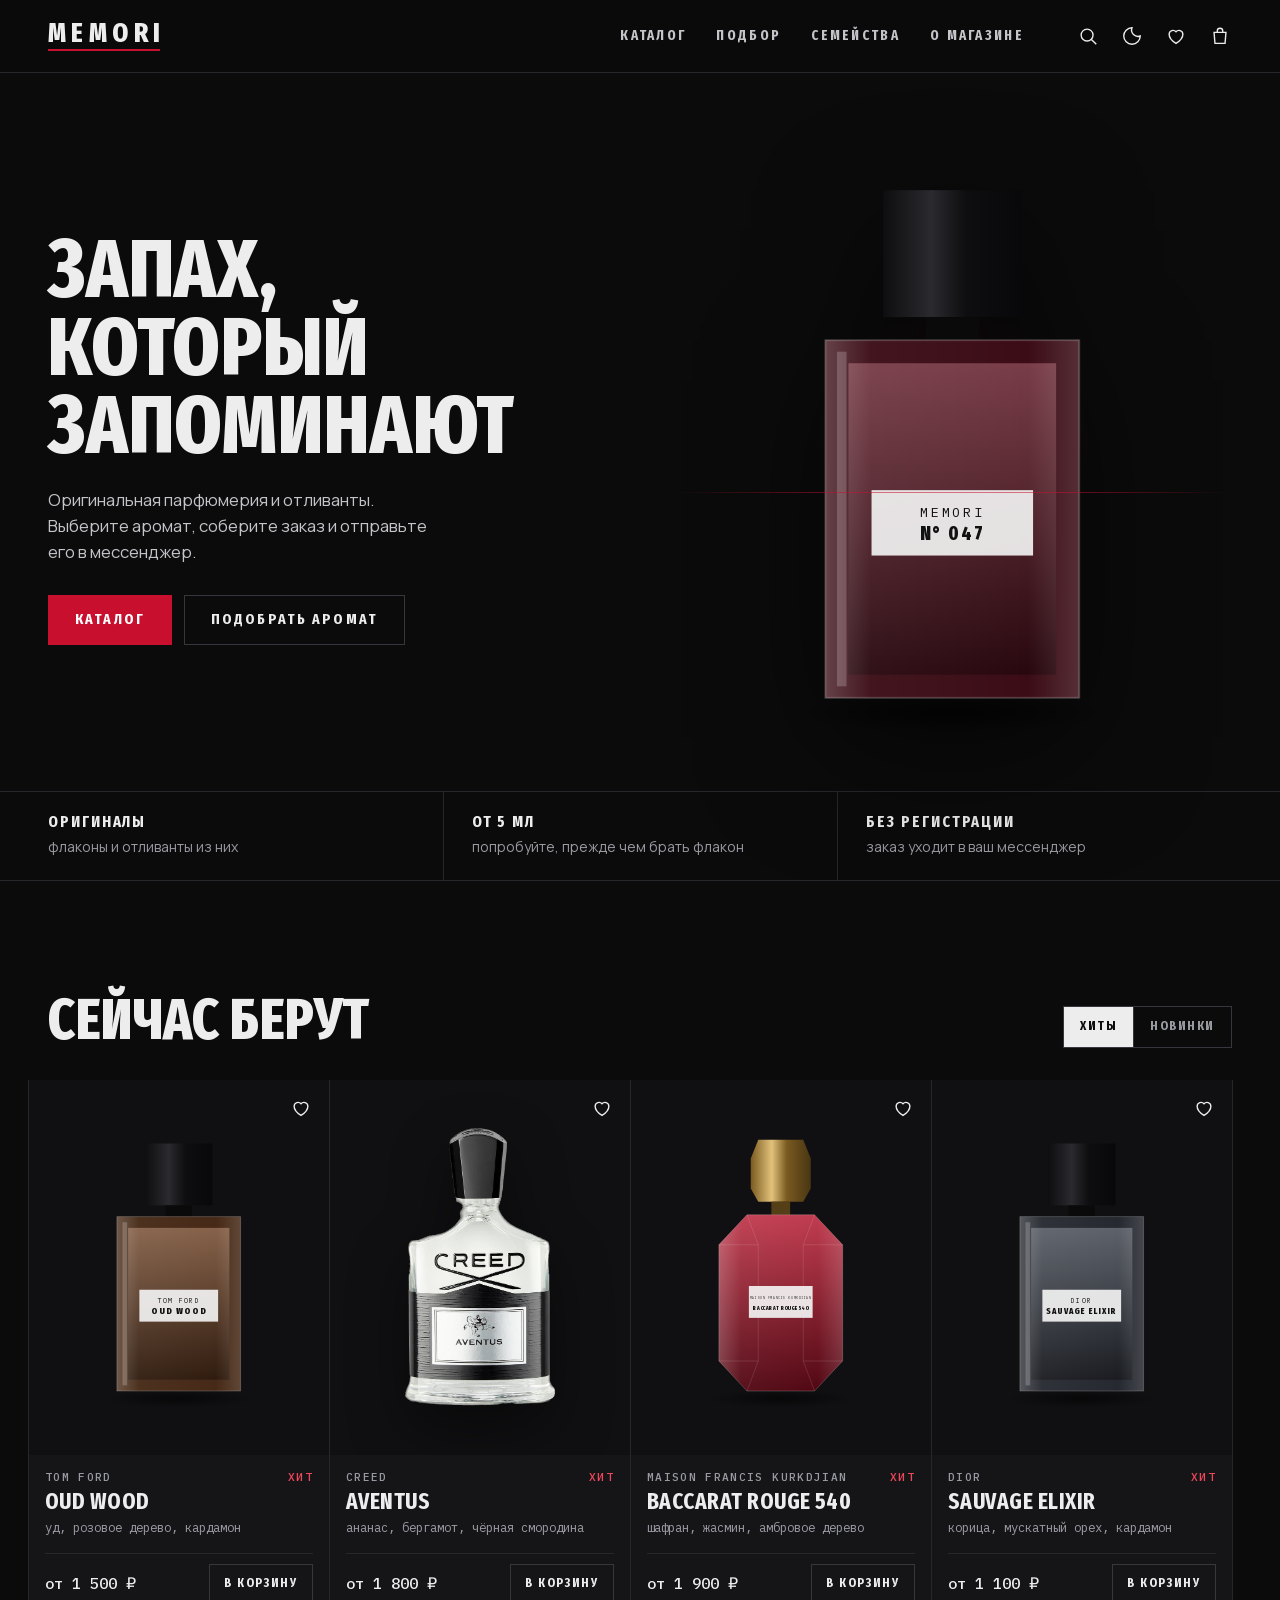
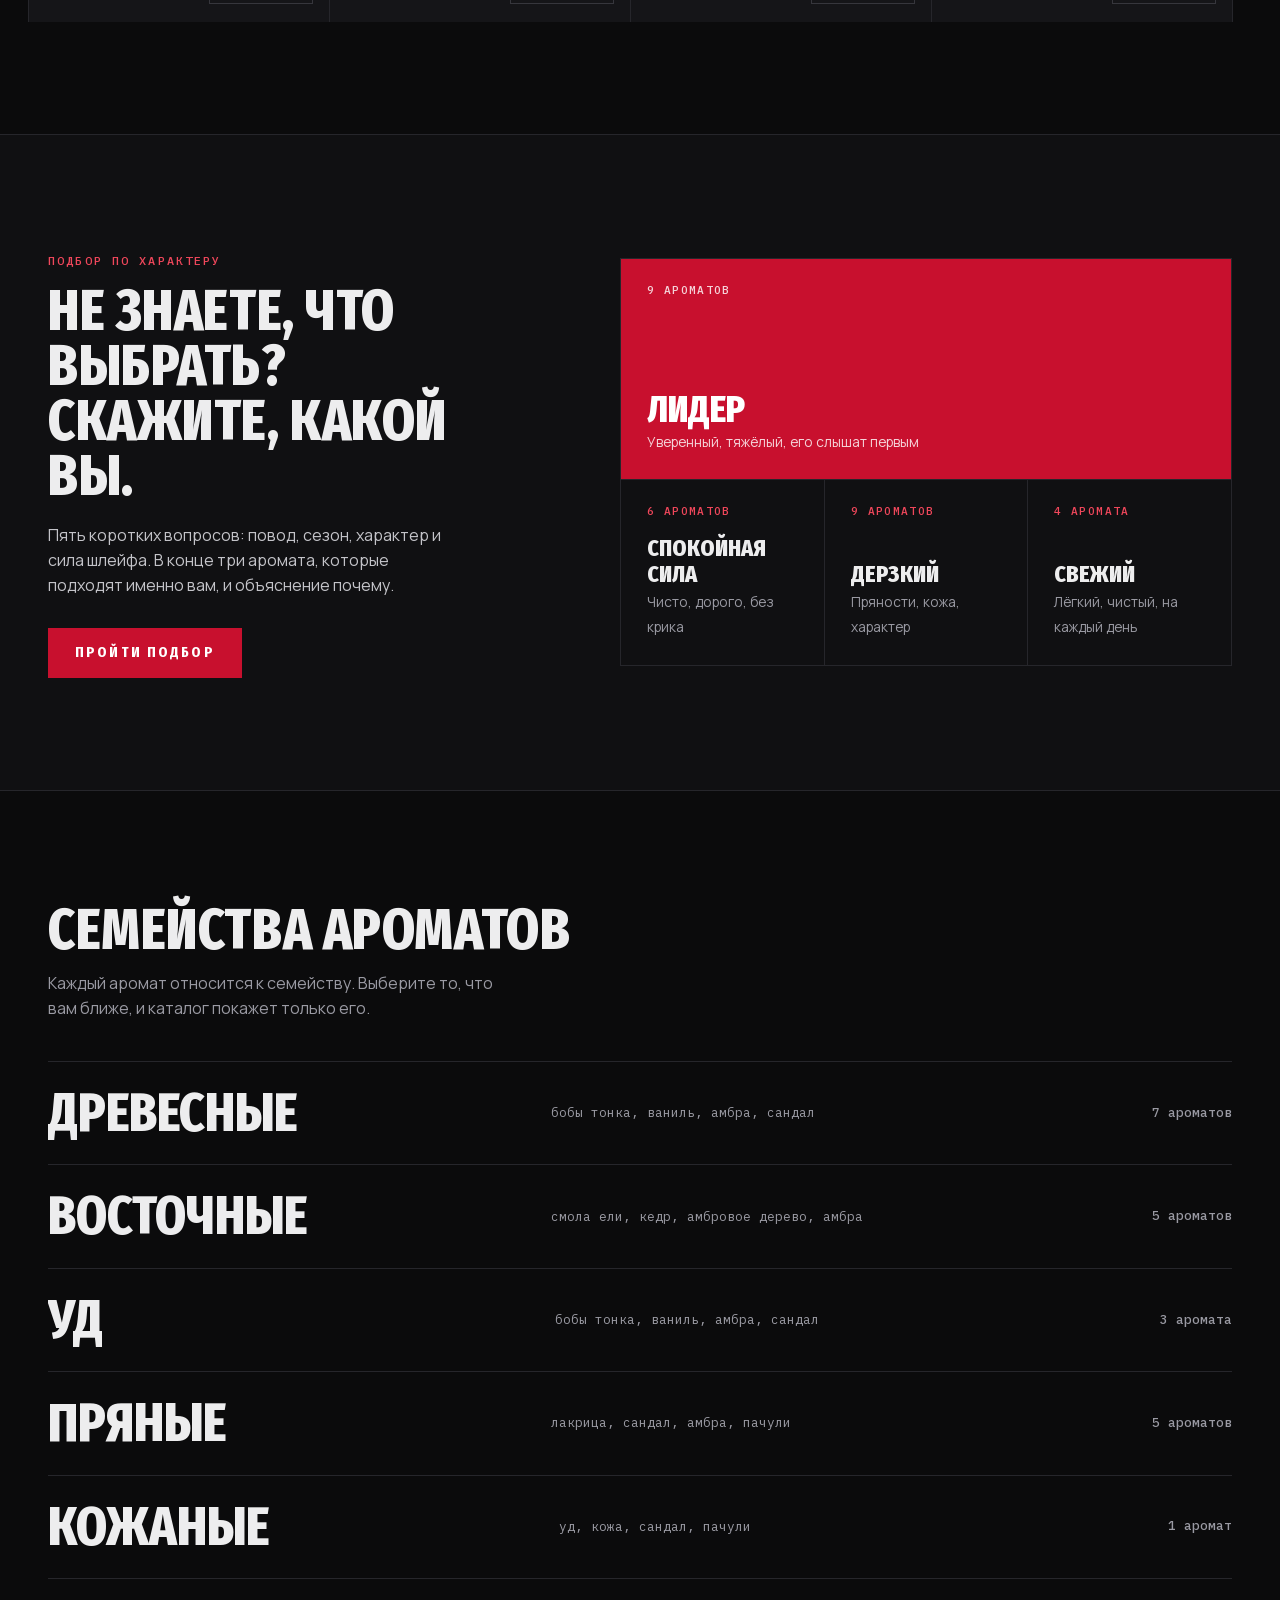
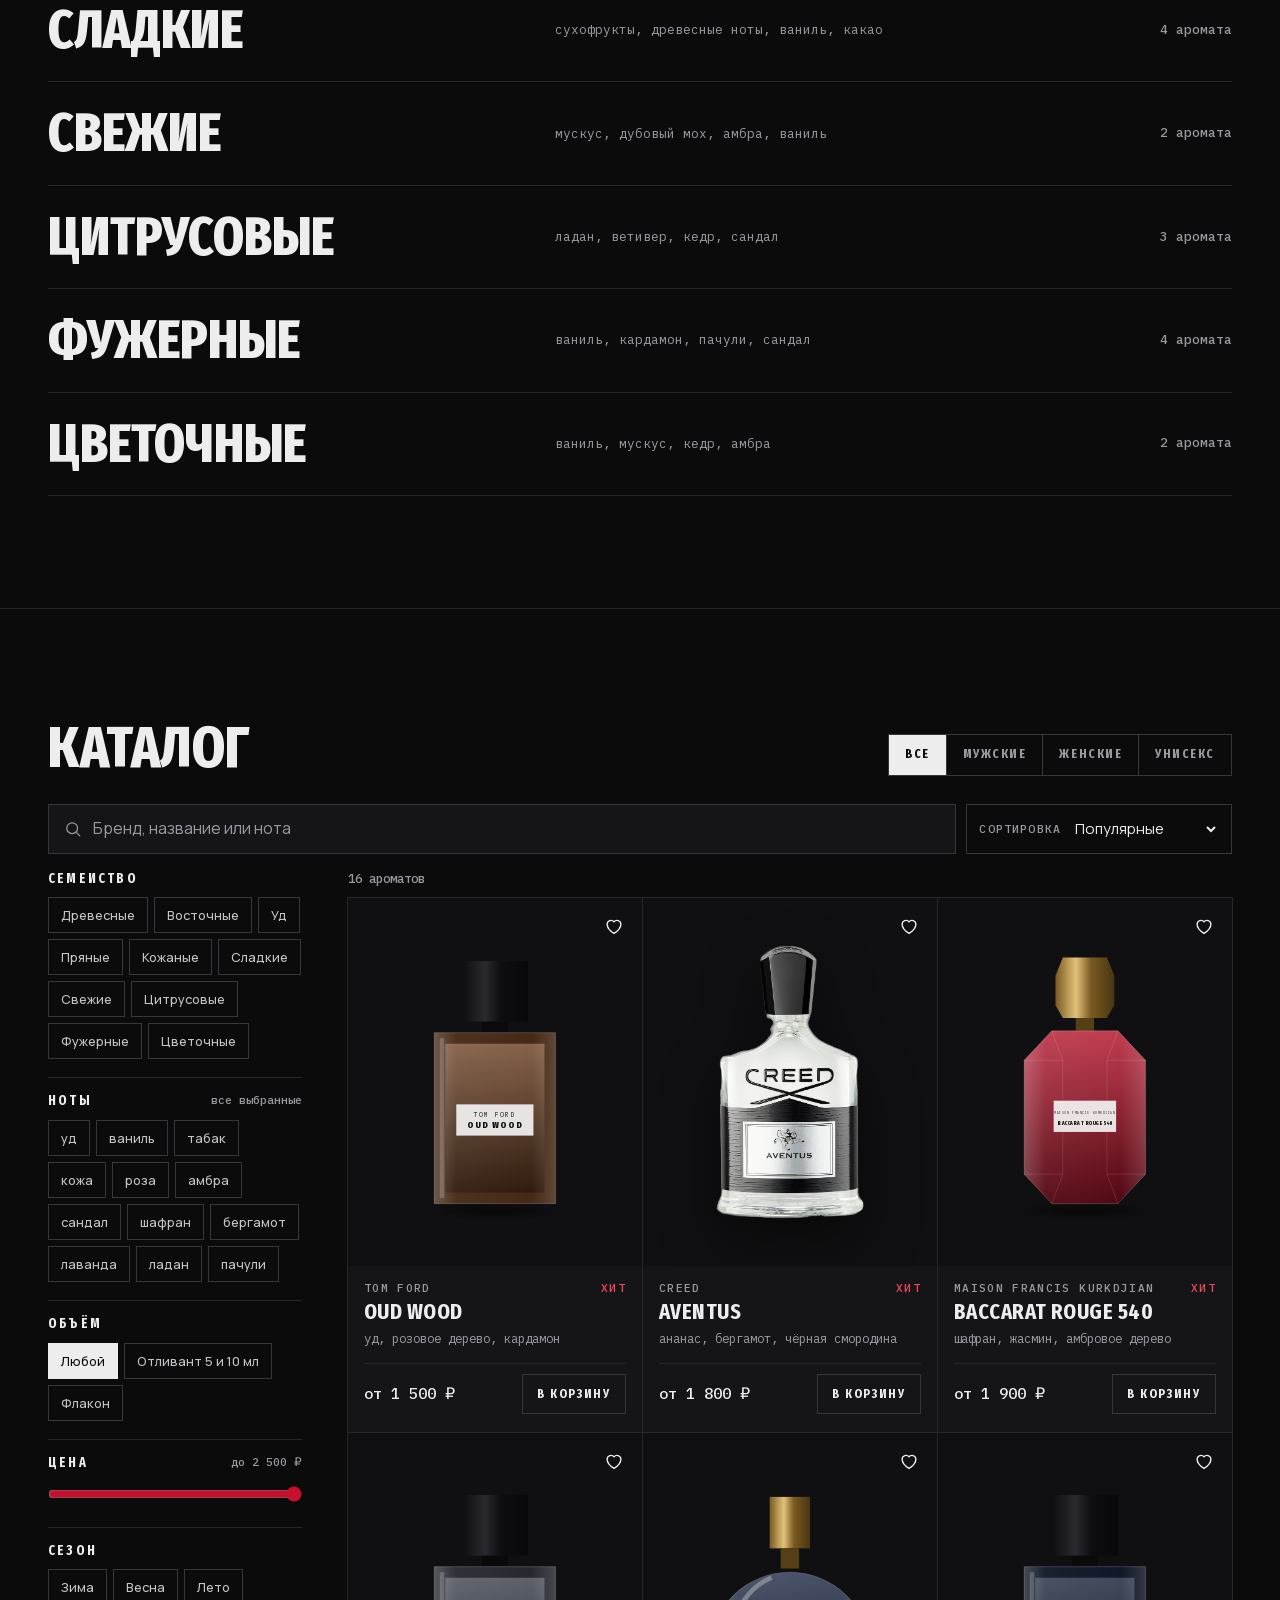
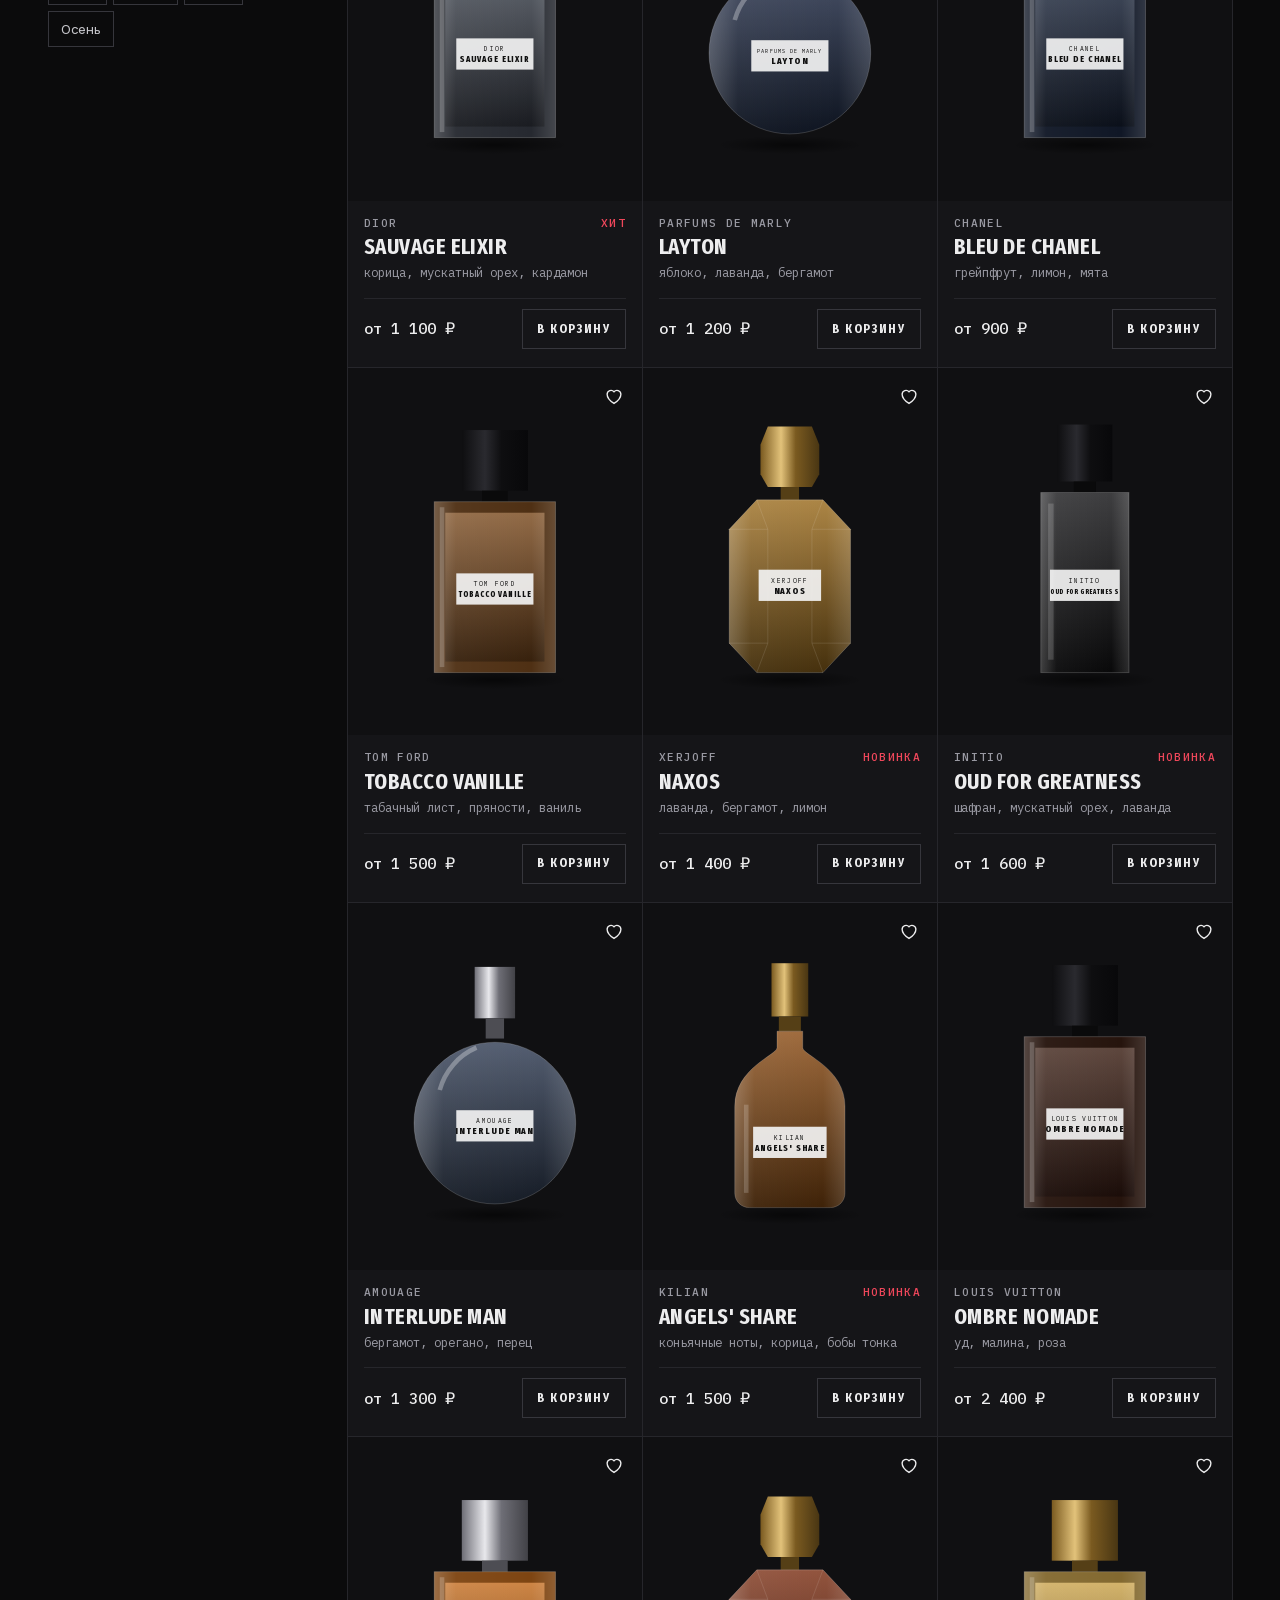
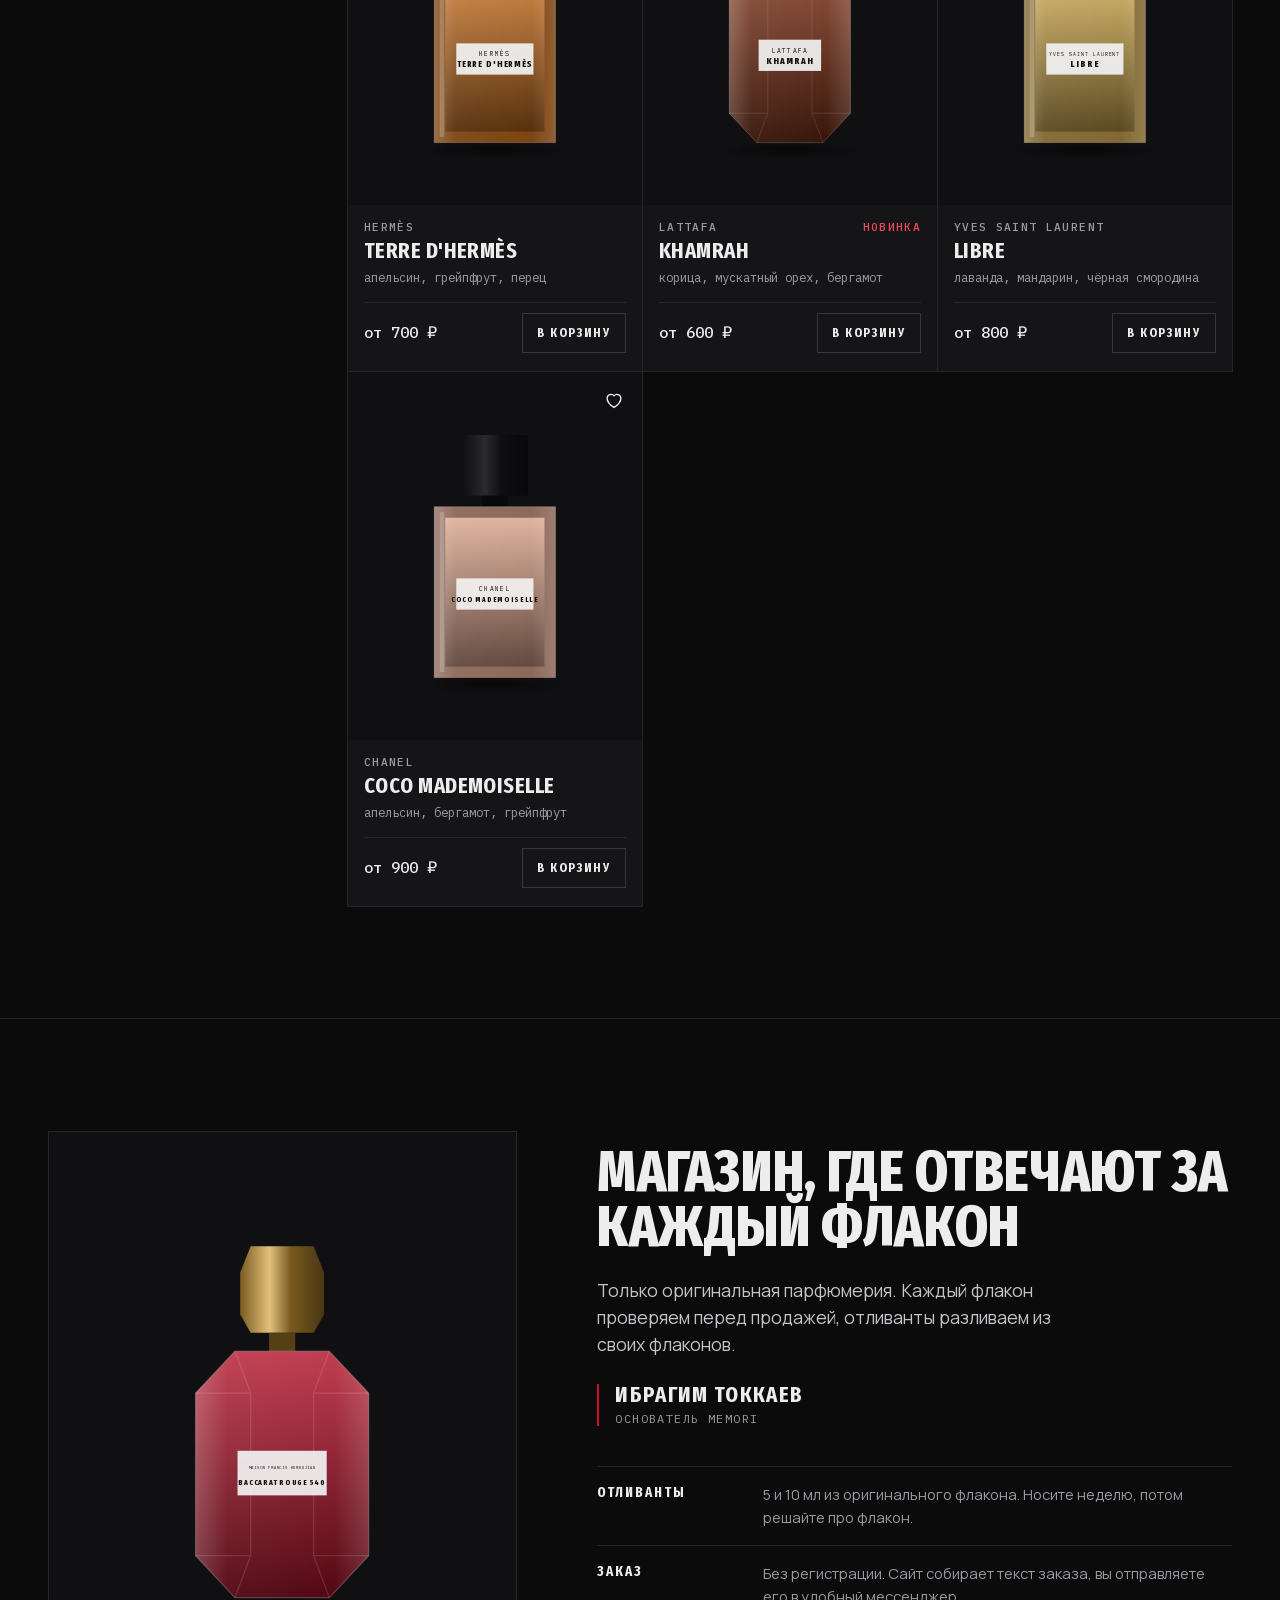
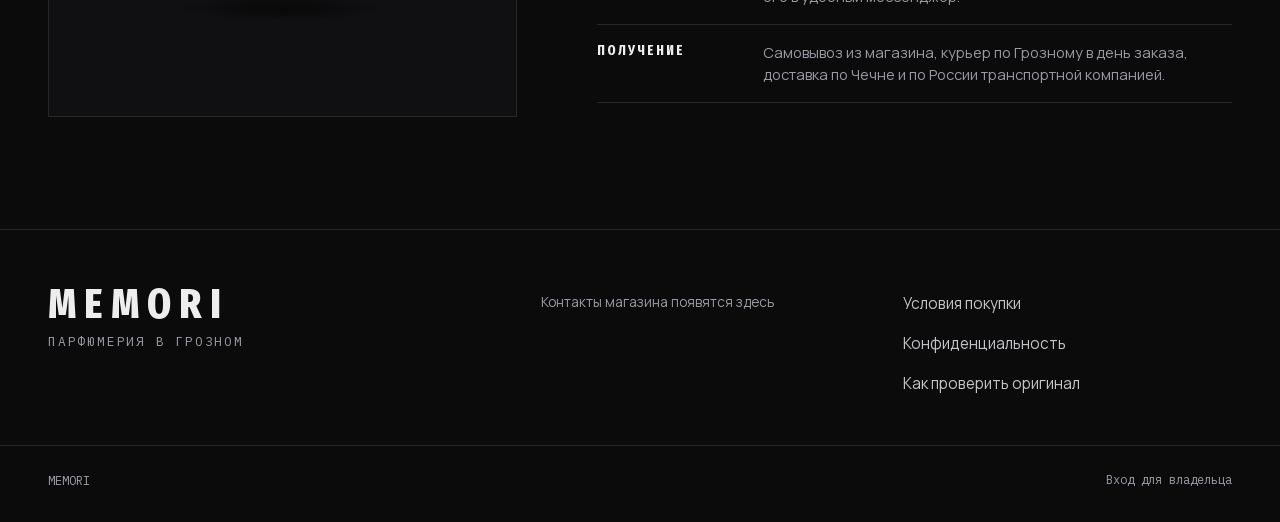
==== commit 28a40a53: "Удаление фона при загрузке фото, фото Creed Aventus (2026-10-30.1) Co-Authored-By: Claude Opus 5.5 <" ====
--- a/index.html
+++ b/index.html
@@ -12,11 +12,11 @@
 <link rel="icon" href="data:image/svg+xml,%3Csvg xmlns='http://www.w3.org/2000/svg' viewBox='0 0 32 32'%3E%3Crect width='32' height='32' fill='%230B0B0C'/%3E%3Cpath d='M7 24V8h3l6 9 6-9h3v16h-3V13l-6 9-6-9v11z' fill='%23EDEDEE'/%3E%3Crect x='7' y='26' width='18' height='2' fill='%23C8102E'/%3E%3C/svg%3E">
 <link rel="preload" href="fonts/FiraSansExtraCondensed-800-cyrillic.woff2" as="font" type="font/woff2" crossorigin>
 <link rel="stylesheet" href="fonts/fonts.css">
-<link rel="stylesheet" href="css/style.css?v=2026-10-28.1">
+<link rel="stylesheet" href="css/style.css?v=2026-10-30.1">
 <script>(function(){try{var t=localStorage.getItem('memori_theme');if(t==='light'||t==='dark')document.documentElement.setAttribute('data-theme',t);}catch(e){}})();</script>
 <script>
 /* АВТООБНОВЛЕНИЕ: если на сервере вышла новая версия, открываем её сами. При каждой публикации меняется MEMORI_BUILD. */
-var MEMORI_BUILD='2026-10-28.1';
+var MEMORI_BUILD='2026-10-30.1';
 (function(){
   if(location.protocol.indexOf('http')!==0 || !window.fetch) return;
   fetch(location.pathname+'?_='+Date.now(),{cache:'no-store'}).then(function(r){ return r.ok?r.text():''; }).then(function(t){
@@ -263,8 +263,9 @@
 
 <div class="toast" id="toast" role="status" aria-live="polite"></div>
 
-<script src="js/data.js?v=2026-10-28.1"></script>
-<script src="js/app.js?v=2026-10-28.1"></script>
-<script src="js/admin.js?v=2026-10-28.1"></script>
+<script src="js/data.js?v=2026-10-30.1"></script>
+<script src="js/app.js?v=2026-10-30.1"></script>
+<script src="js/admin.js?v=2026-10-30.1"></script>
+<script src="js/cutout.js?v=2026-10-30.1"></script>
 </body>
 </html>
--- a/css/style.css
+++ b/css/style.css
@@ -396,7 +396,7 @@
 .shade{ position:fixed; inset:0; z-index:65; background:var(--shade); opacity:0; visibility:hidden; transition:opacity .35s, visibility .35s; }
 .shade.open{ opacity:1; visibility:visible; }
 .drawer{ position:fixed; top:0; right:0; bottom:0; z-index:66; width:min(100%,440px); background:var(--bg); border-left:1px solid var(--line); display:flex; flex-direction:column;
-  transform:translateX(102%); transition:transform .5s var(--ease); visibility:hidden; }
+  transform:translateX(102%); transition:transform .65s var(--ease), visibility .65s; visibility:hidden; }
 .drawer.open{ transform:none; visibility:visible; }
 .drawer::before{ content:''; position:absolute; left:-1px; top:0; bottom:0; width:2px; background:var(--red); }
 .dr-h{ display:flex; justify-content:space-between; align-items:center; padding:12px 8px 12px var(--gut); border-bottom:1px solid var(--line); }
@@ -504,14 +504,14 @@
 #curtain::before{ content:''; position:absolute; inset:0; background:var(--bg); transform:translateX(101%); }
 #curtain i{ position:absolute; top:0; bottom:0; left:0; width:3px; background:var(--red); transform:translateX(100vw); }
 #curtain.in{ visibility:visible; }
-#curtain.in::before{ transform:none; transition:transform .42s var(--ease-io); }
-#curtain.in i{ transform:translateX(0); transition:transform .42s var(--ease-io); }
+#curtain.in::before{ transform:none; transition:transform .62s var(--ease-io); }
+#curtain.in i{ transform:translateX(0); transition:transform .62s var(--ease-io); }
 #curtain.out{ visibility:visible; }
-#curtain.out::before{ transform:translateX(-101%); transition:transform .5s var(--ease-io); }
-#curtain.out i{ transform:translateX(-4px); opacity:0; transition:opacity .2s .3s; }
+#curtain.out::before{ transform:translateX(-101%); transition:transform .74s var(--ease-io); }
+#curtain.out i{ transform:translateX(-4px); opacity:0; transition:opacity .3s .45s; }
 /* содержимое нового экрана поднимается следом за шторкой */
-.stg>*{ opacity:0; transform:translateY(18px); animation:stg .7s var(--ease) forwards; }
-.stg>*:nth-child(2){ animation-delay:.06s; } .stg>*:nth-child(3){ animation-delay:.12s; } .stg>*:nth-child(4){ animation-delay:.18s; } .stg>*:nth-child(n+5){ animation-delay:.24s; }
+.stg>*{ opacity:0; transform:translateY(18px); animation:stg 1s var(--ease) forwards; }
+.stg>*:nth-child(2){ animation-delay:.09s; } .stg>*:nth-child(3){ animation-delay:.18s; } .stg>*:nth-child(4){ animation-delay:.27s; } .stg>*:nth-child(n+5){ animation-delay:.36s; }
 @keyframes stg{ to{ opacity:1; transform:none; } }
 
 /* ---------- ПАНЕЛЬ ВЛАДЕЛЬЦА ---------- */
@@ -569,3 +569,11 @@
 .hero-vis .bt,.card-img .bt,.about-vis .bt,.pv-main .bt,.qr-img .bt,.ci-img .bt,.ar-img .bt,.bt-prev .bt{ max-height:100%; flex:none; }
 @media (max-width:599px){ .dos-row{ grid-template-columns:92px 1fr; } .meter i{ width:16px; } }
 @media (max-width:599px){ .adm-title{ display:none; } .admin .pv-bar{ justify-content:flex-end; } }
+
+/* фото флакона без фона: целиком, по центру, с мягкой тенью */
+img.cut{ object-fit:contain!important; filter:drop-shadow(0 24px 30px rgba(0,0,0,.45)); }
+.card-img img.cut{ padding:4% 6%; }
+.pv-main img.cut{ padding:6% 8%; }
+.imgs .im.cutbg{ background:repeating-conic-gradient(var(--sur) 0 25%,var(--bg2) 0 50%) 0 0/14px 14px; }
+.imgs .im.cutbg img{ object-fit:contain; }
+.imgs .im .im-cut{ top:auto; bottom:2px; left:2px; right:2px; width:auto; height:22px; font:600 .6rem/1 var(--f-m); text-transform:uppercase; color:var(--tx); }
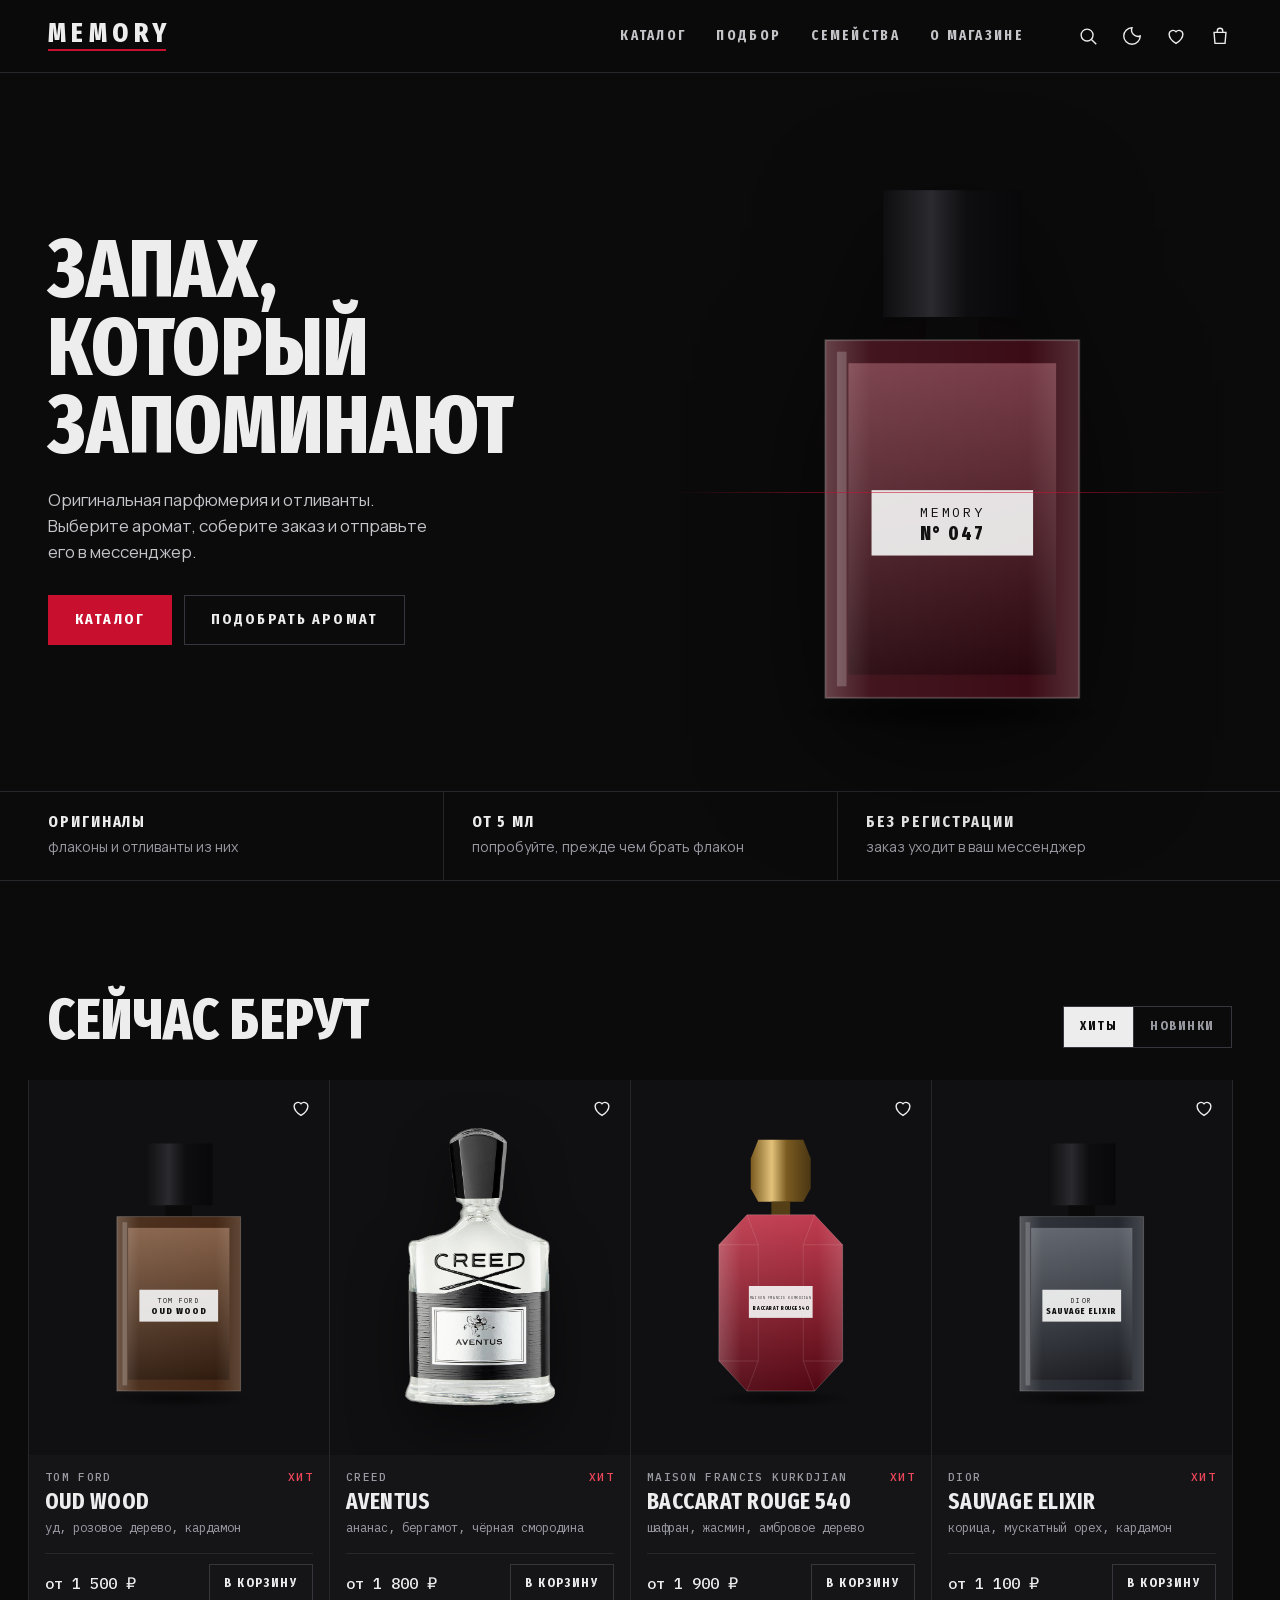
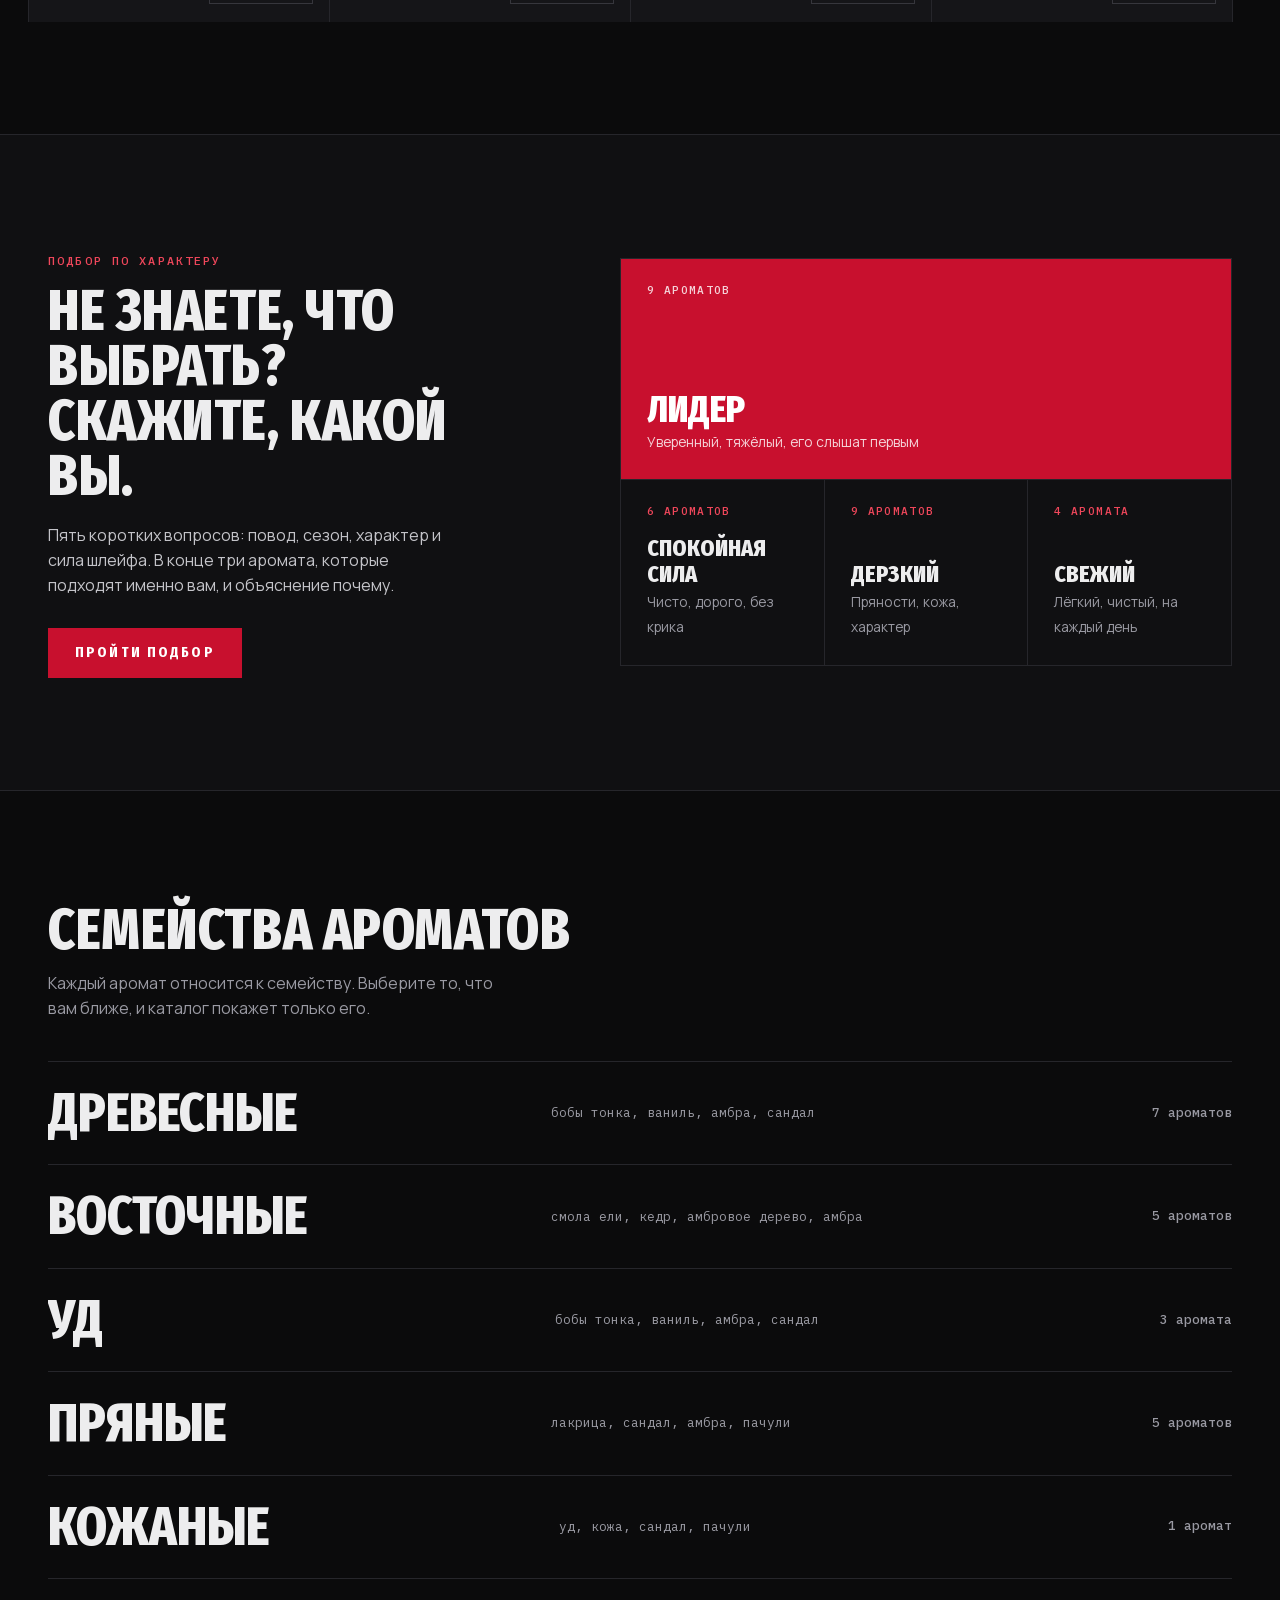
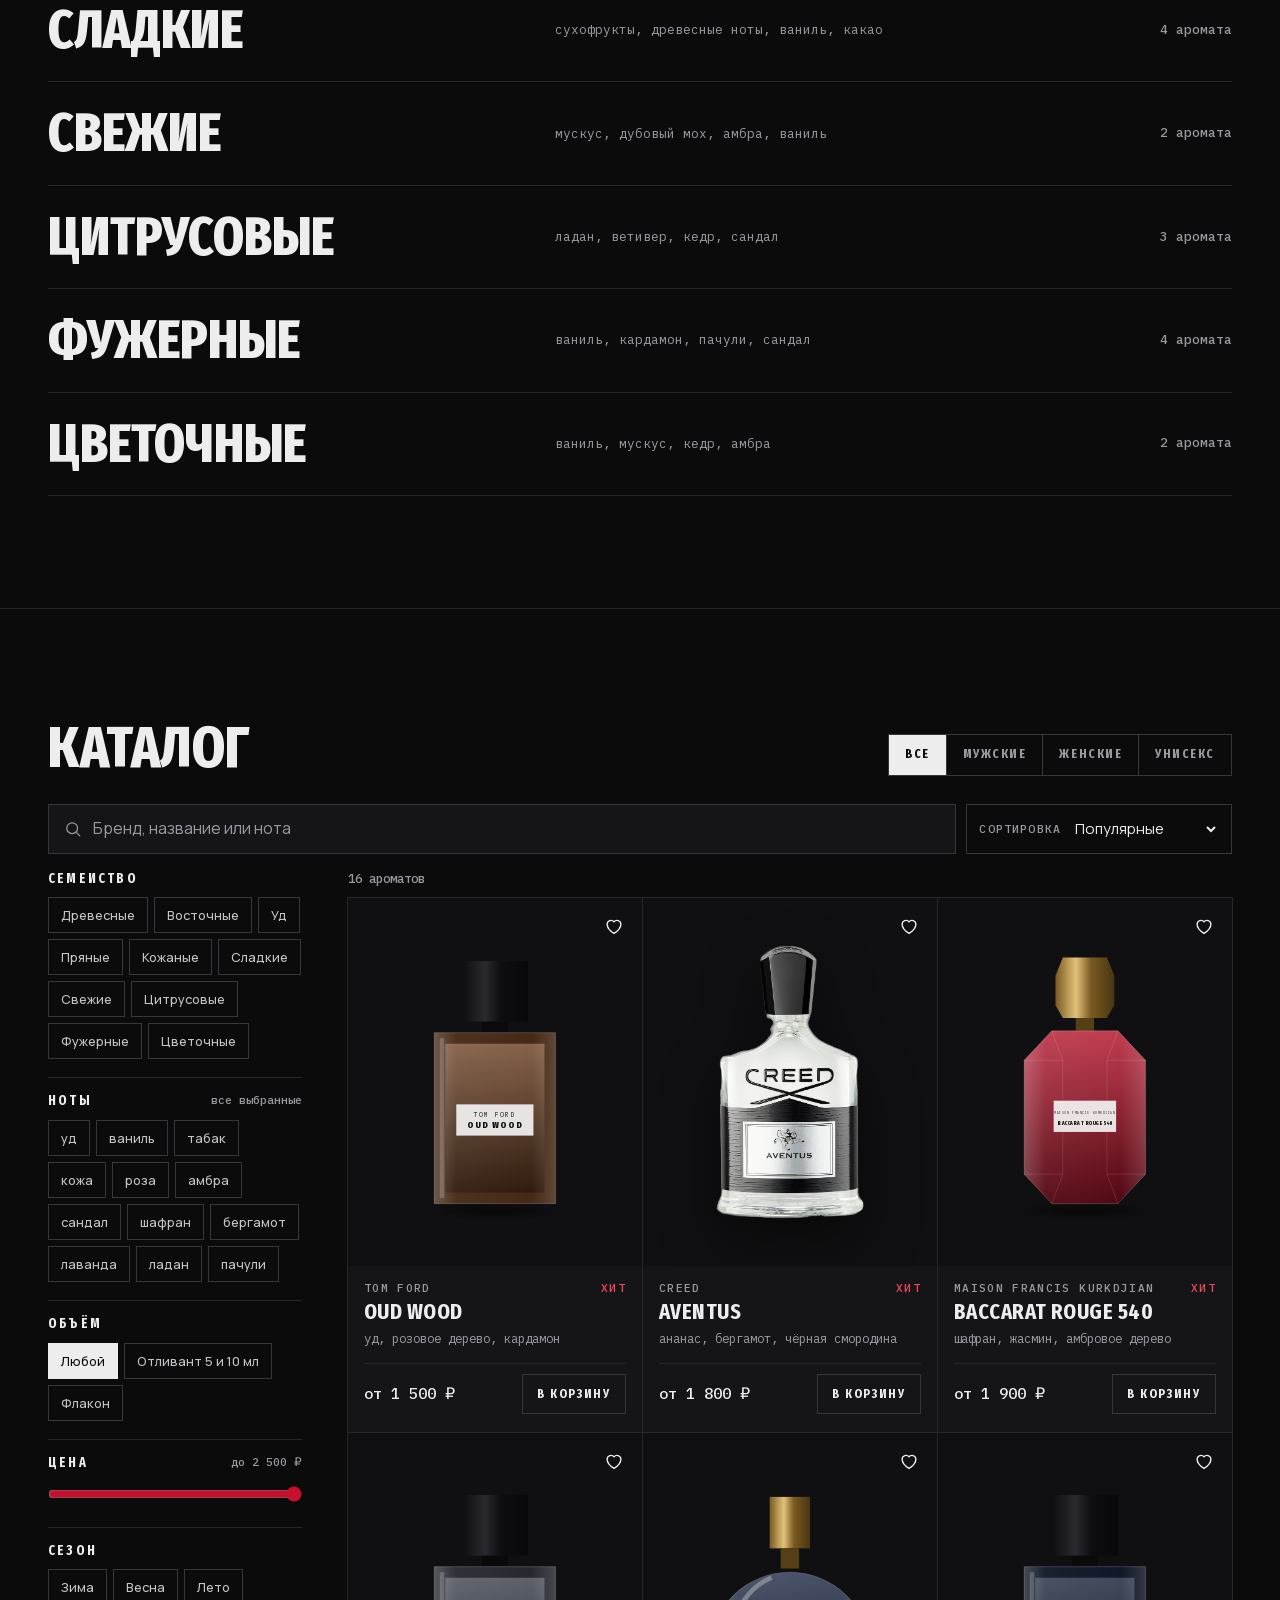
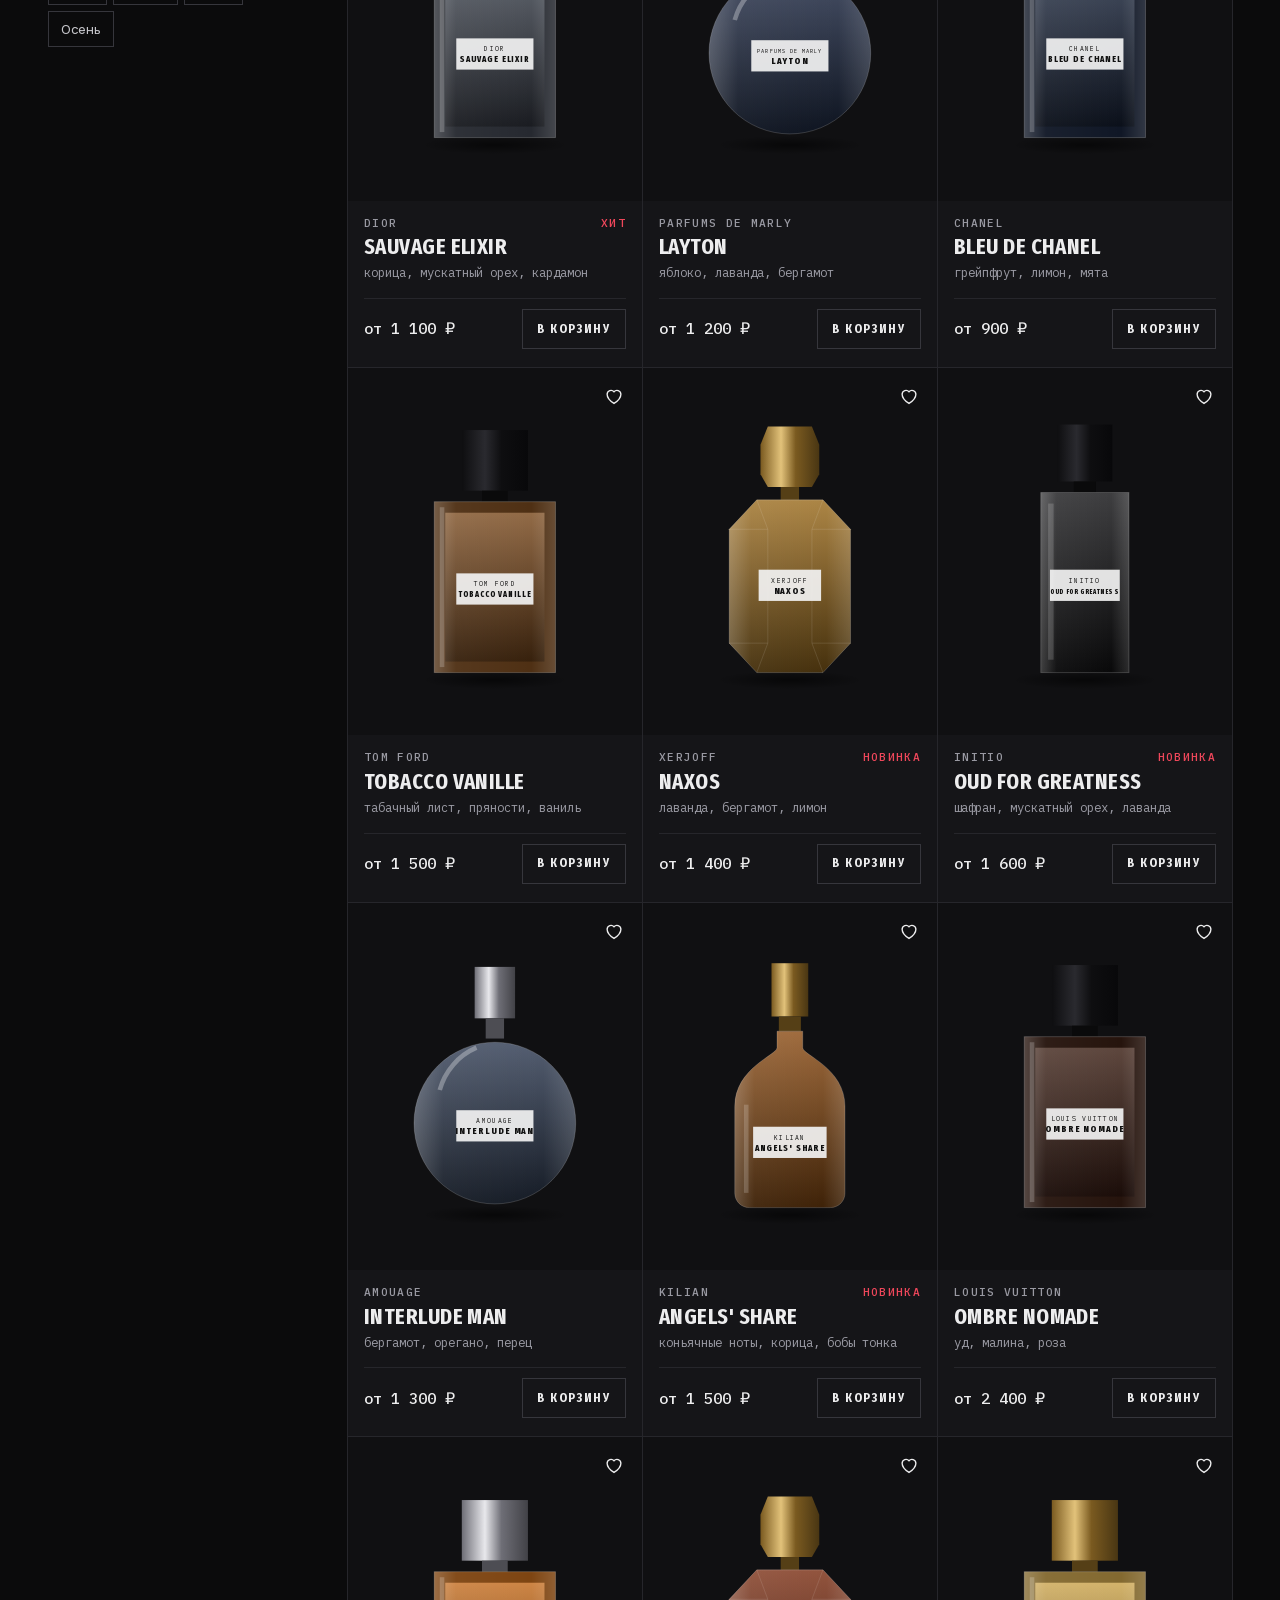
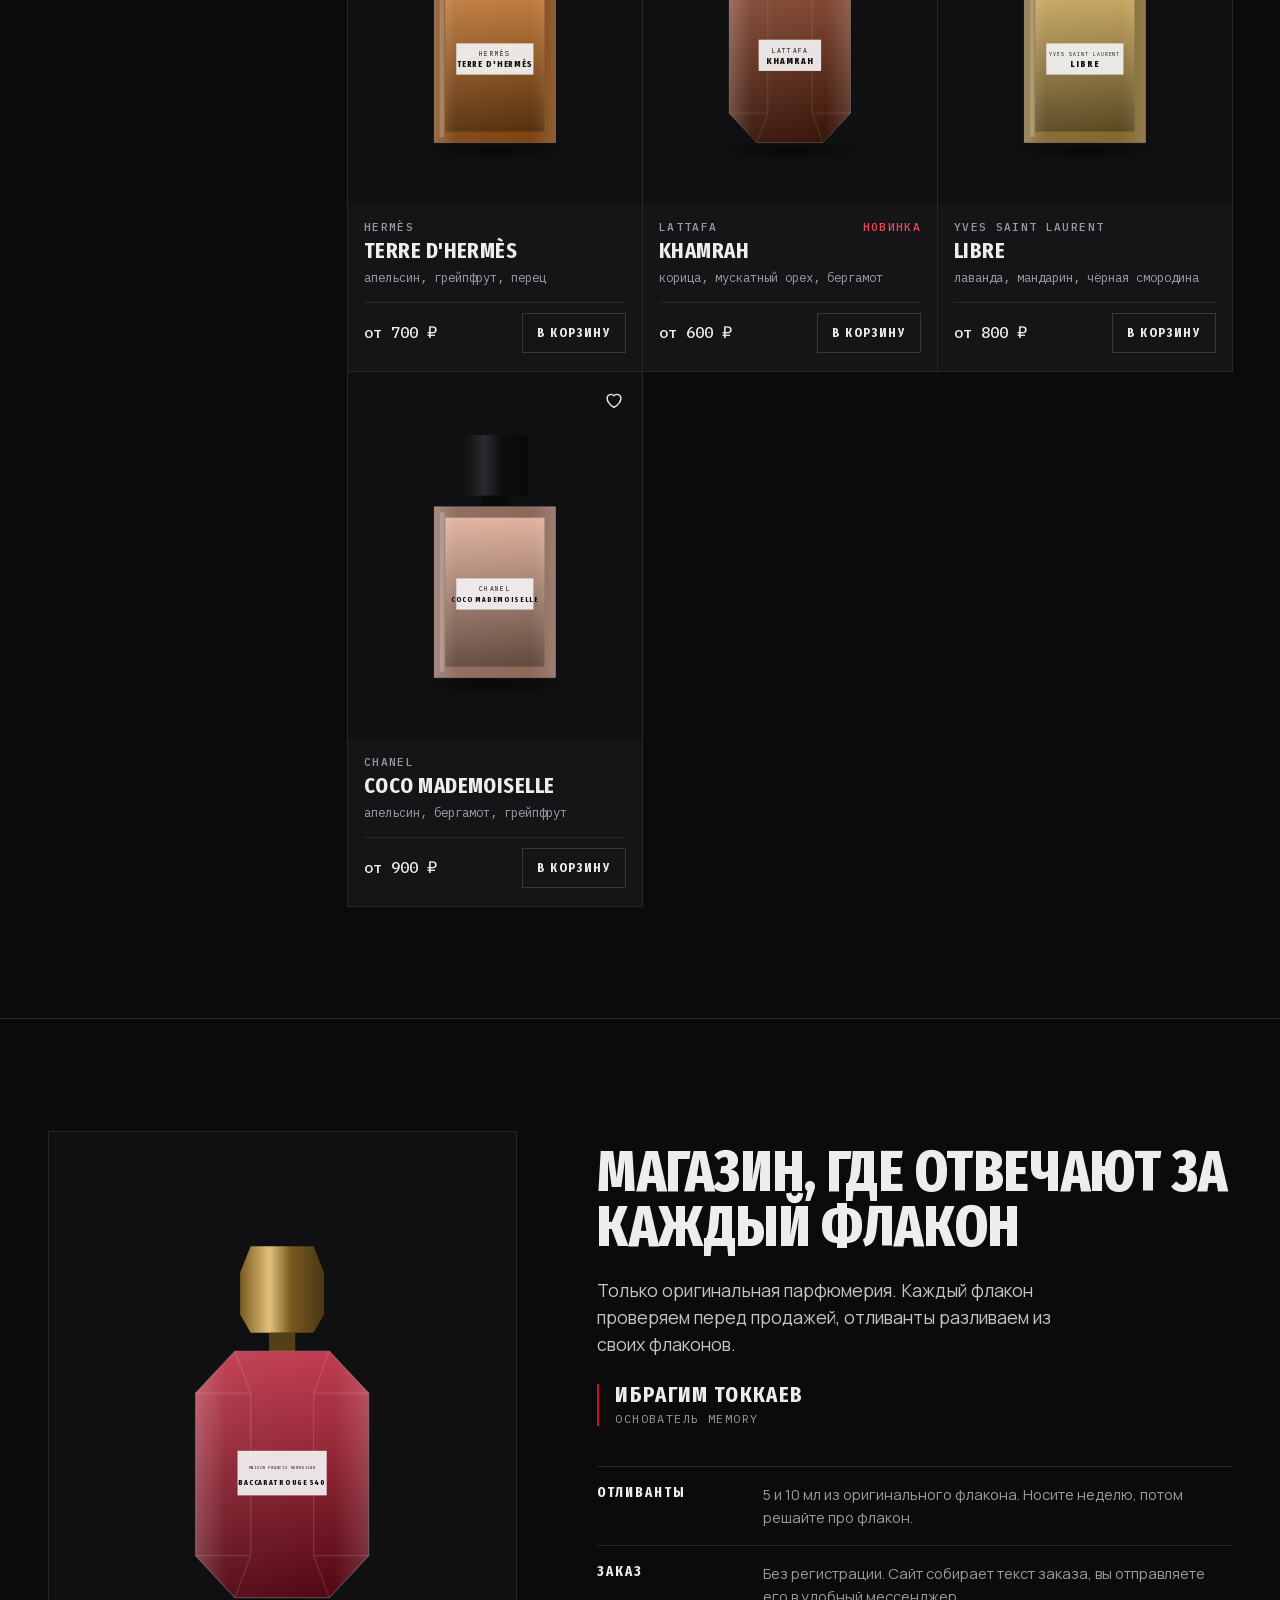
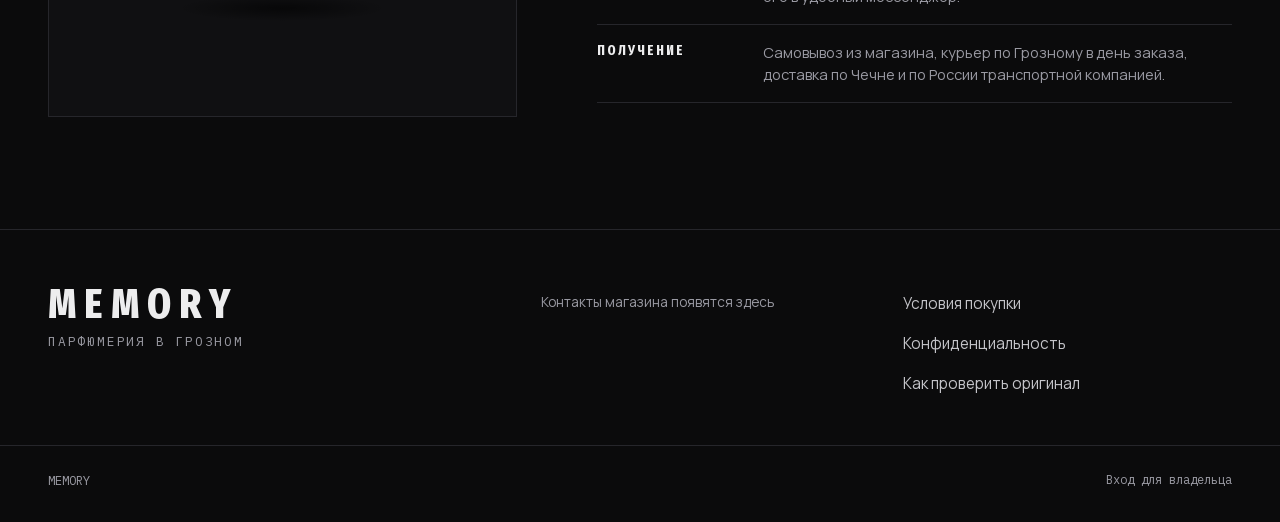
==== commit c6c9ca41: "Название магазина: MEMORY (2026-10-30.2) Co-Authored-By: Claude Opus 5.5 <noreply@anthropic.com>" ====
--- a/index.html
+++ b/index.html
@@ -3,20 +3,20 @@
 <head>
 <meta charset="utf-8">
 <meta name="viewport" content="width=device-width, initial-scale=1, viewport-fit=cover">
-<title>MEMORI: парфюмерия в Грозном</title>
-<meta name="description" content="MEMORI: оригинальная парфюмерия и отливанты в Грозном. Каталог с фильтрами по нотам, подбор аромата по характеру и заказ в мессенджере.">
+<title>MEMORY: парфюмерия в Грозном</title>
+<meta name="description" content="MEMORY: оригинальная парфюмерия и отливанты в Грозном. Каталог с фильтрами по нотам, подбор аромата по характеру и заказ в мессенджере.">
 <meta name="theme-color" content="#0B0B0C">
-<meta property="og:title" content="MEMORI: запах, который запоминают">
+<meta property="og:title" content="MEMORY: запах, который запоминают">
 <meta property="og:description" content="Оригинальная парфюмерия и отливанты. Подбор аромата по характеру, заказ в Telegram, WhatsApp или Instagram.">
 <meta property="og:type" content="website">
 <link rel="icon" href="data:image/svg+xml,%3Csvg xmlns='http://www.w3.org/2000/svg' viewBox='0 0 32 32'%3E%3Crect width='32' height='32' fill='%230B0B0C'/%3E%3Cpath d='M7 24V8h3l6 9 6-9h3v16h-3V13l-6 9-6-9v11z' fill='%23EDEDEE'/%3E%3Crect x='7' y='26' width='18' height='2' fill='%23C8102E'/%3E%3C/svg%3E">
 <link rel="preload" href="fonts/FiraSansExtraCondensed-800-cyrillic.woff2" as="font" type="font/woff2" crossorigin>
 <link rel="stylesheet" href="fonts/fonts.css">
-<link rel="stylesheet" href="css/style.css?v=2026-10-30.1">
+<link rel="stylesheet" href="css/style.css?v=2026-10-30.2">
 <script>(function(){try{var t=localStorage.getItem('memori_theme');if(t==='light'||t==='dark')document.documentElement.setAttribute('data-theme',t);}catch(e){}})();</script>
 <script>
 /* АВТООБНОВЛЕНИЕ: если на сервере вышла новая версия, открываем её сами. При каждой публикации меняется MEMORI_BUILD. */
-var MEMORI_BUILD='2026-10-30.1';
+var MEMORI_BUILD='2026-10-30.2';
 (function(){
   if(location.protocol.indexOf('http')!==0 || !window.fetch) return;
   fetch(location.pathname+'?_='+Date.now(),{cache:'no-store'}).then(function(r){ return r.ok?r.text():''; }).then(function(t){
@@ -49,8 +49,8 @@
 
 <header class="hdr" id="hdr">
   <div class="wrap hdr-in">
-    <a class="logo" href="#top" onclick="return goSection('top')" aria-label="MEMORI, на главную">
-      <span class="logo-w">MEMORI</span><span class="logo-bar" aria-hidden="true"></span>
+    <a class="logo" href="#top" onclick="return goSection('top')" aria-label="MEMORY, на главную">
+      <span class="logo-w">MEMORY</span><span class="logo-bar" aria-hidden="true"></span>
     </a>
     <nav class="nav" aria-label="Разделы">
       <a href="#catalog" onclick="return goSection('catalog')">Каталог</a>
@@ -165,7 +165,7 @@
       <div class="about-txt">
         <h2>Магазин, где отвечают за каждый флакон</h2>
         <p id="ownerNote">Только оригинальная парфюмерия. Каждый флакон проверяем перед продажей, отливанты разливаем из своих флаконов.</p>
-        <div class="sign"><span id="ownerName">Ибрагим Токкаев</span><small>основатель MEMORI</small></div>
+        <div class="sign"><span id="ownerName">Ибрагим Токкаев</span><small>основатель MEMORY</small></div>
         <dl class="facts">
           <div><dt>Отливанты</dt><dd>5 и 10 мл из оригинального флакона. Носите неделю, потом решайте про флакон.</dd></div>
           <div><dt>Заказ</dt><dd>Без регистрации. Сайт собирает текст заказа, вы отправляете его в удобный мессенджер.</dd></div>
@@ -178,7 +178,7 @@
 
 <footer class="ftr" id="ftr">
   <div class="wrap ftr-in">
-    <div class="ftr-brand"><span class="logo-w">MEMORI</span><p>Парфюмерия в Грозном</p></div>
+    <div class="ftr-brand"><span class="logo-w">MEMORY</span><p>Парфюмерия в Грозном</p></div>
     <div class="ftr-col" id="ftrContacts"></div>
     <div class="ftr-col">
       <button type="button" onclick="openInfo('terms')">Условия покупки</button>
@@ -186,7 +186,7 @@
       <button type="button" onclick="openInfo('orig')">Как проверить оригинал</button>
     </div>
   </div>
-  <div class="wrap ftr-low"><span id="ftrSeller">MEMORI</span><button type="button" class="ftr-adm" onclick="openAdminGate()">Вход для владельца</button></div>
+  <div class="wrap ftr-low"><span id="ftrSeller">MEMORY</span><button type="button" class="ftr-adm" onclick="openAdminGate()">Вход для владельца</button></div>
 </footer>
 
 <!-- КАРТОЧКА АРОМАТА (досье) -->
@@ -263,9 +263,9 @@
 
 <div class="toast" id="toast" role="status" aria-live="polite"></div>
 
-<script src="js/data.js?v=2026-10-30.1"></script>
-<script src="js/app.js?v=2026-10-30.1"></script>
-<script src="js/admin.js?v=2026-10-30.1"></script>
-<script src="js/cutout.js?v=2026-10-30.1"></script>
+<script src="js/data.js?v=2026-10-30.2"></script>
+<script src="js/app.js?v=2026-10-30.2"></script>
+<script src="js/admin.js?v=2026-10-30.2"></script>
+<script src="js/cutout.js?v=2026-10-30.2"></script>
 </body>
 </html>
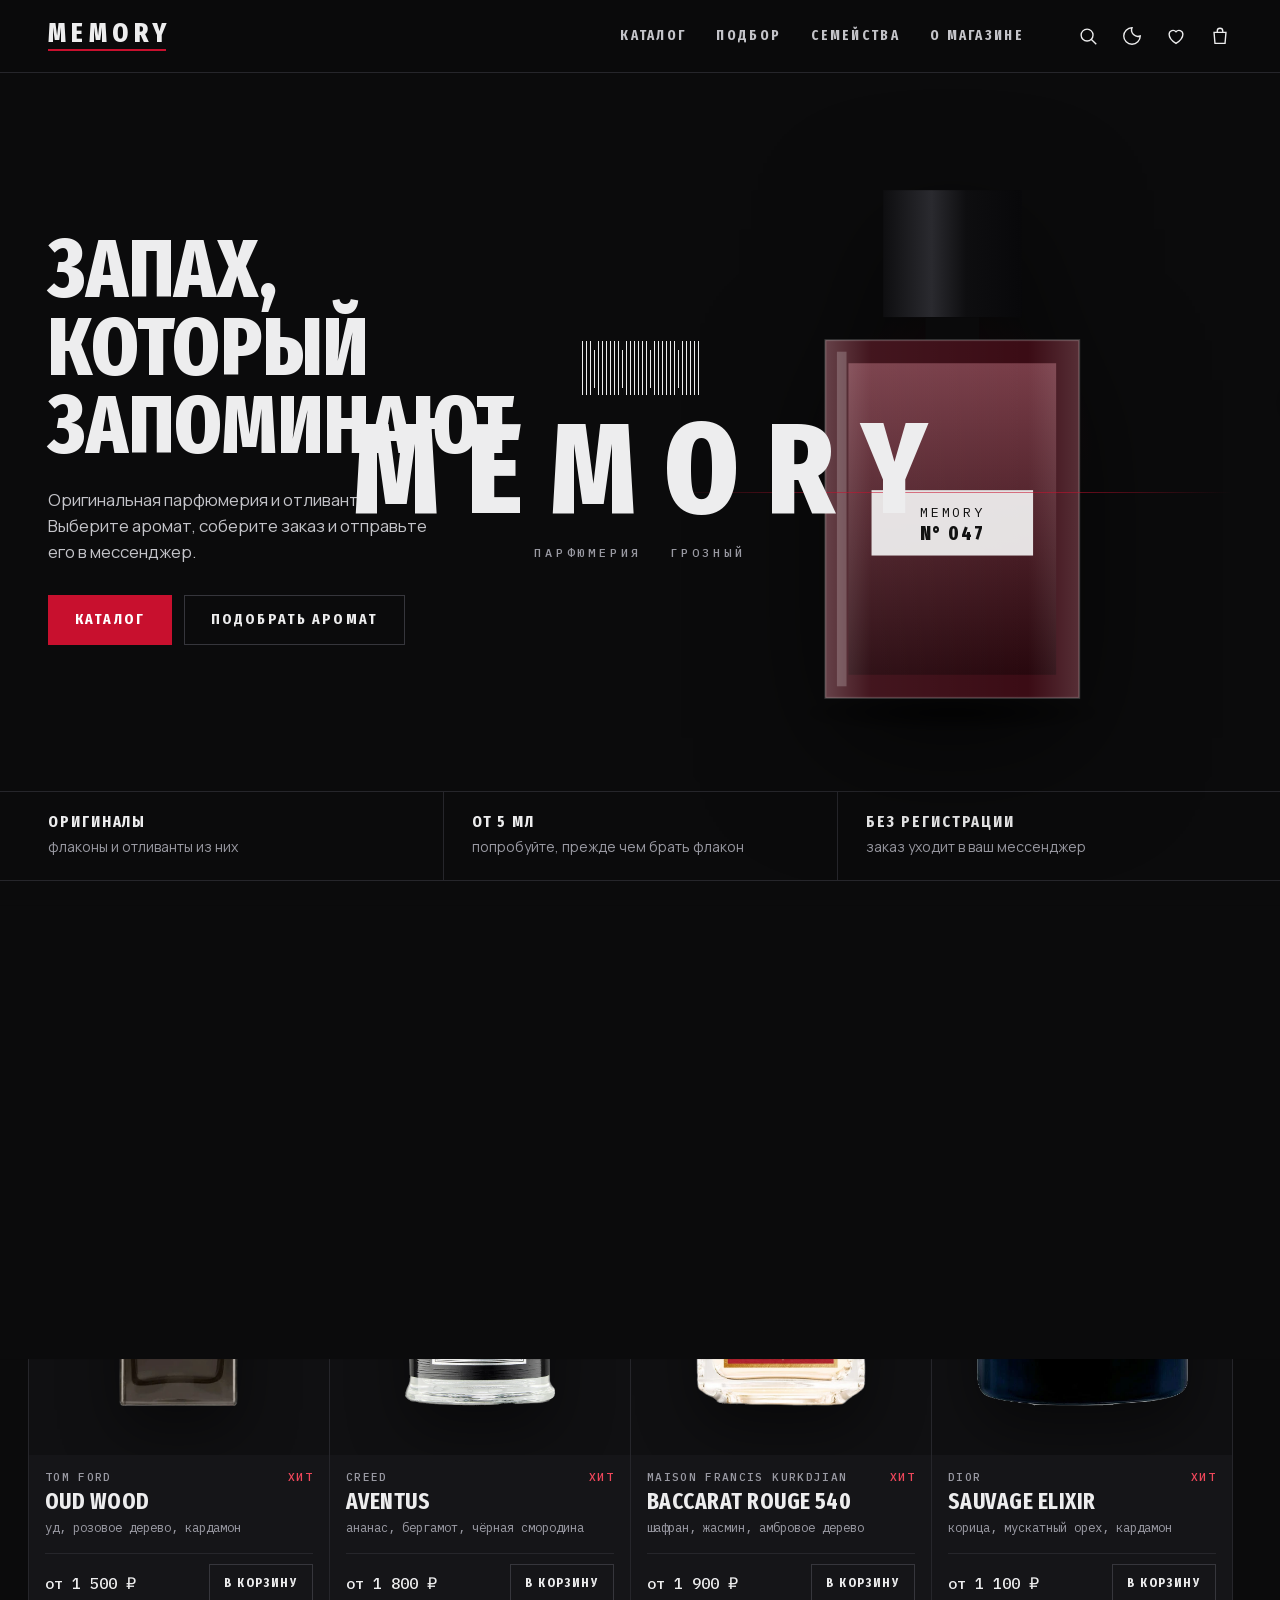
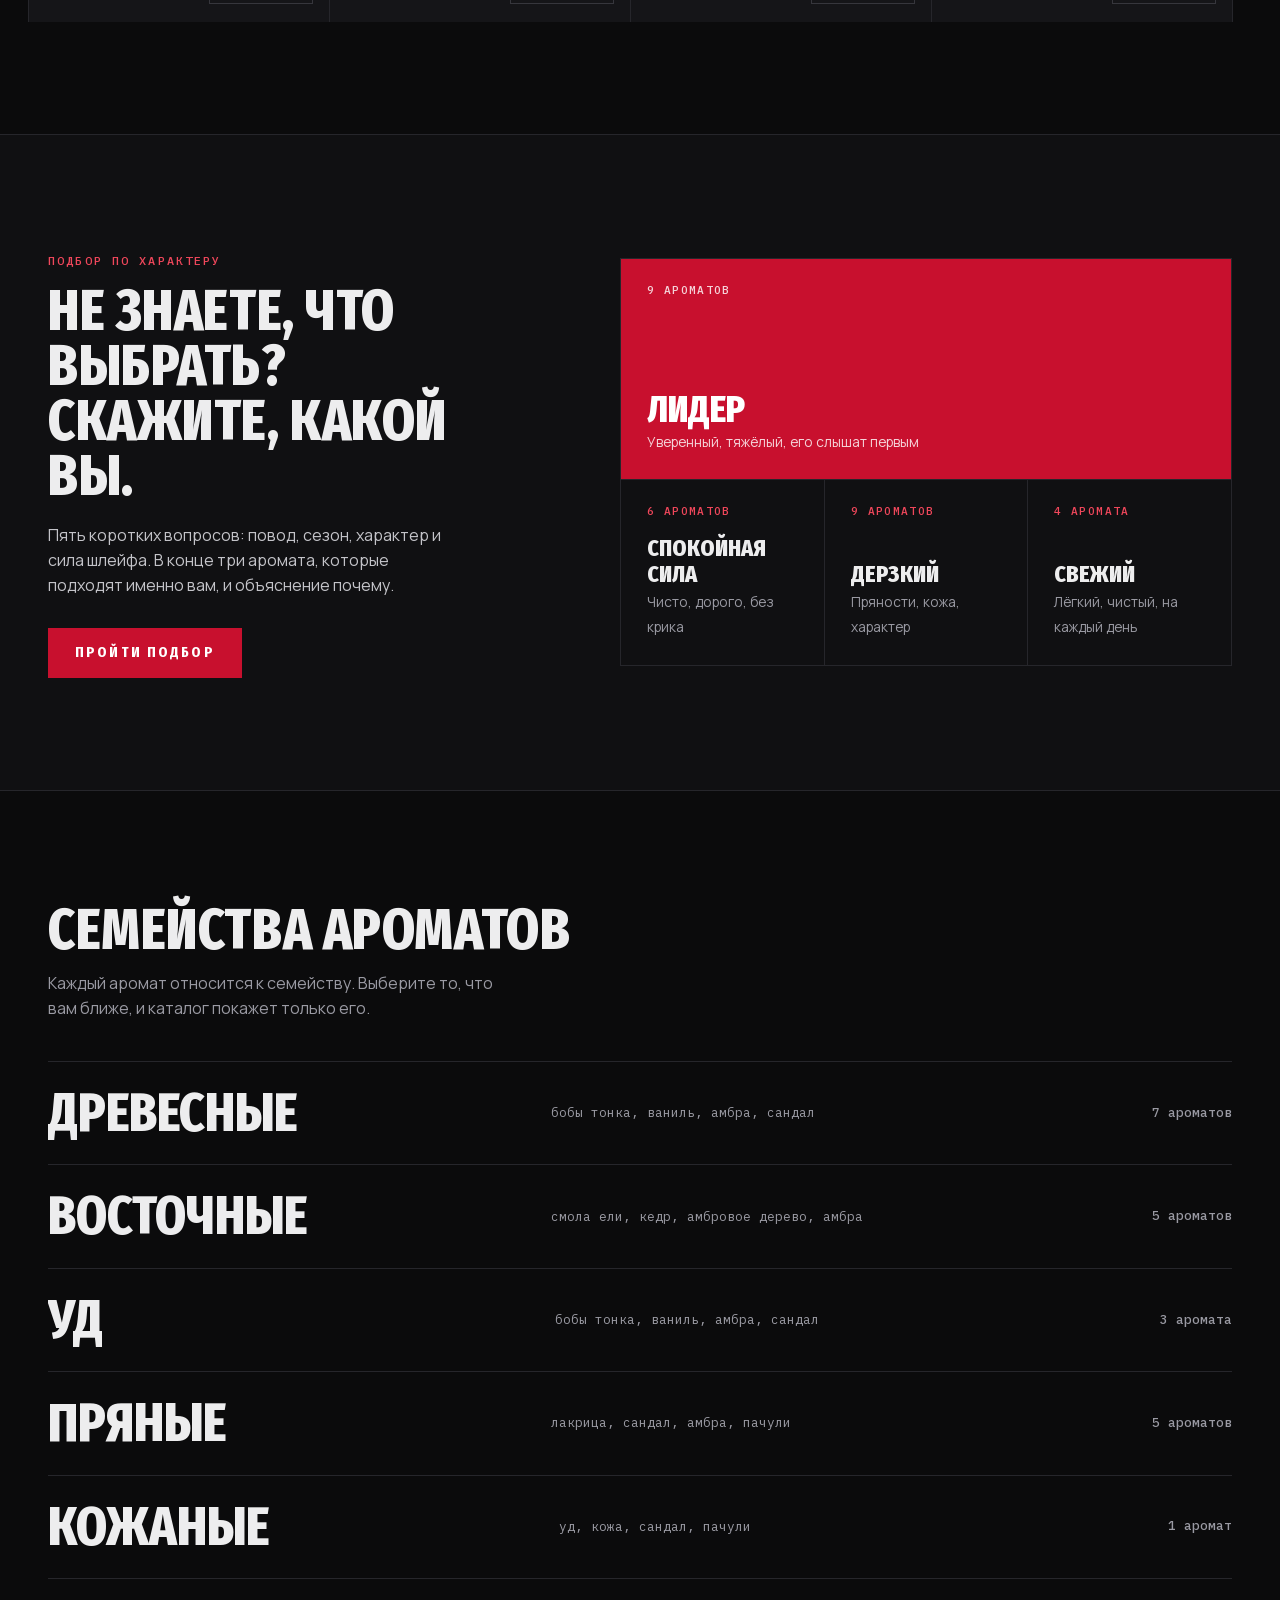
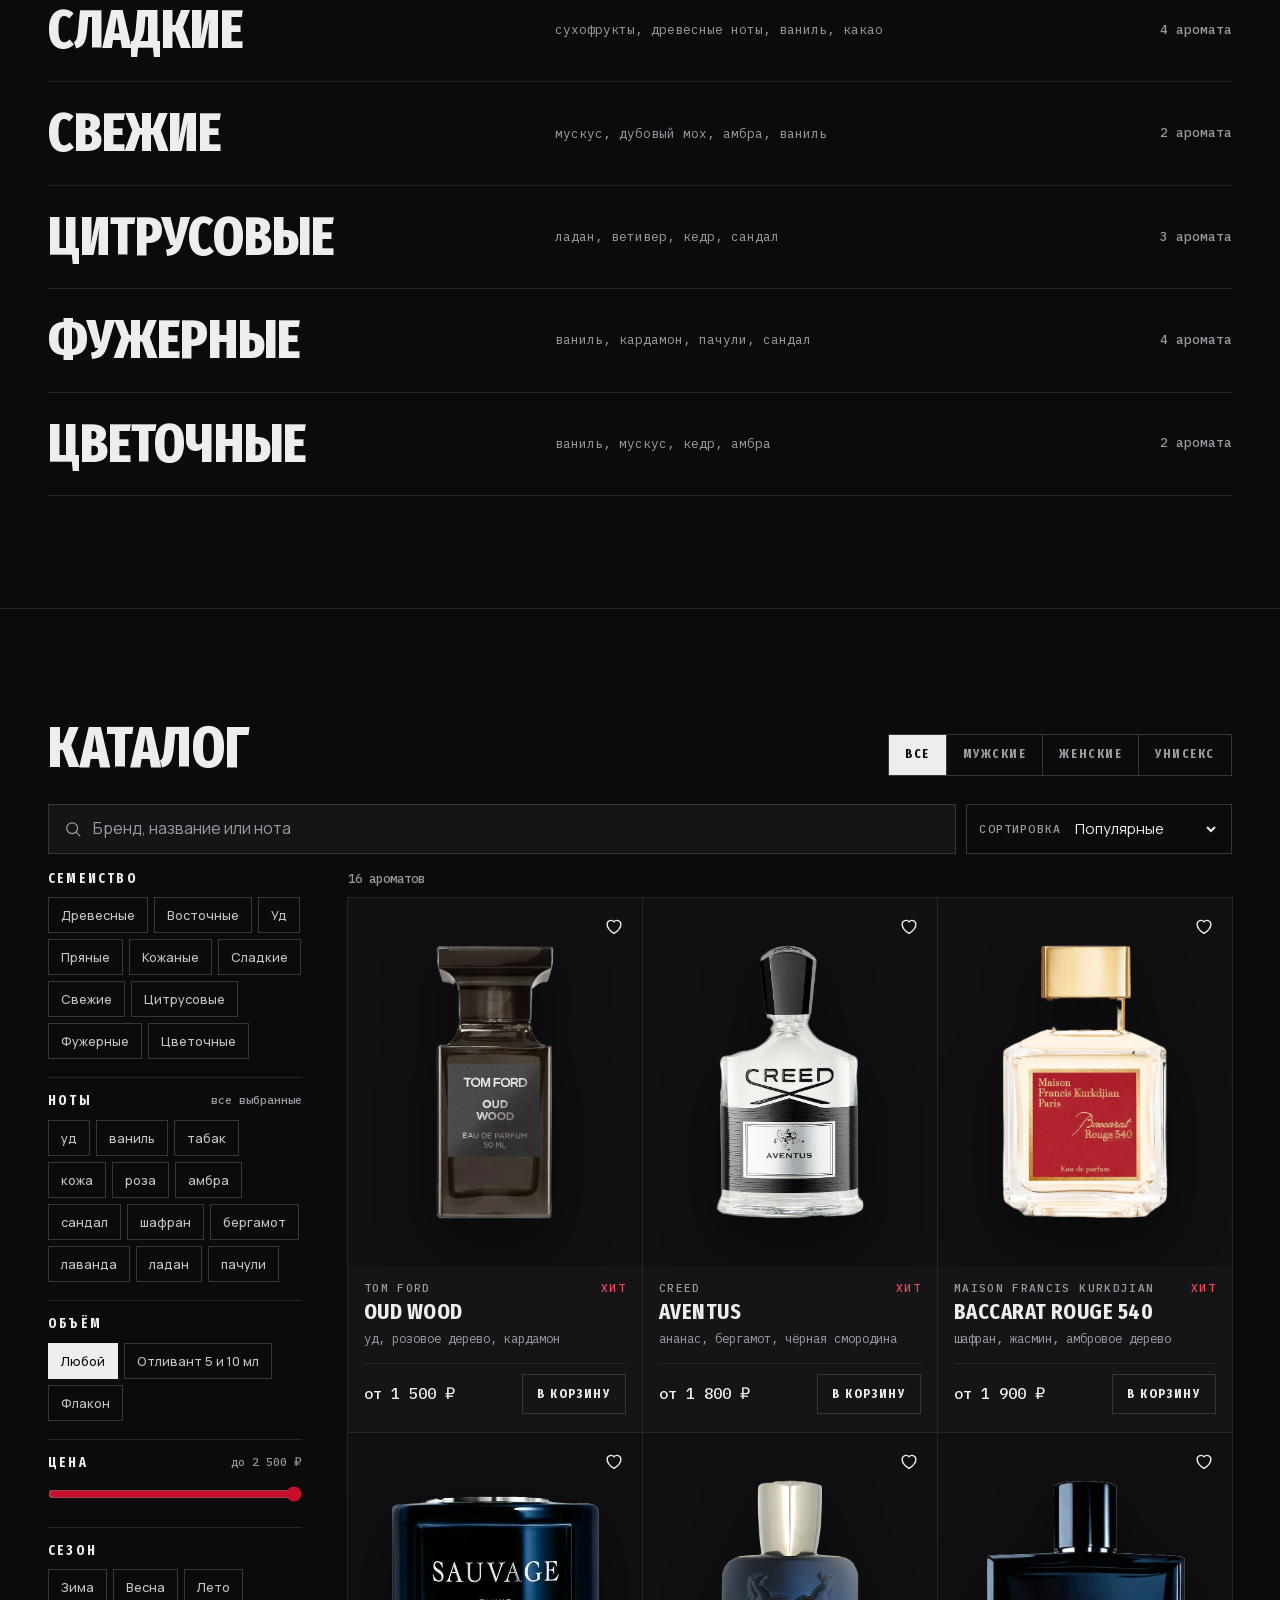
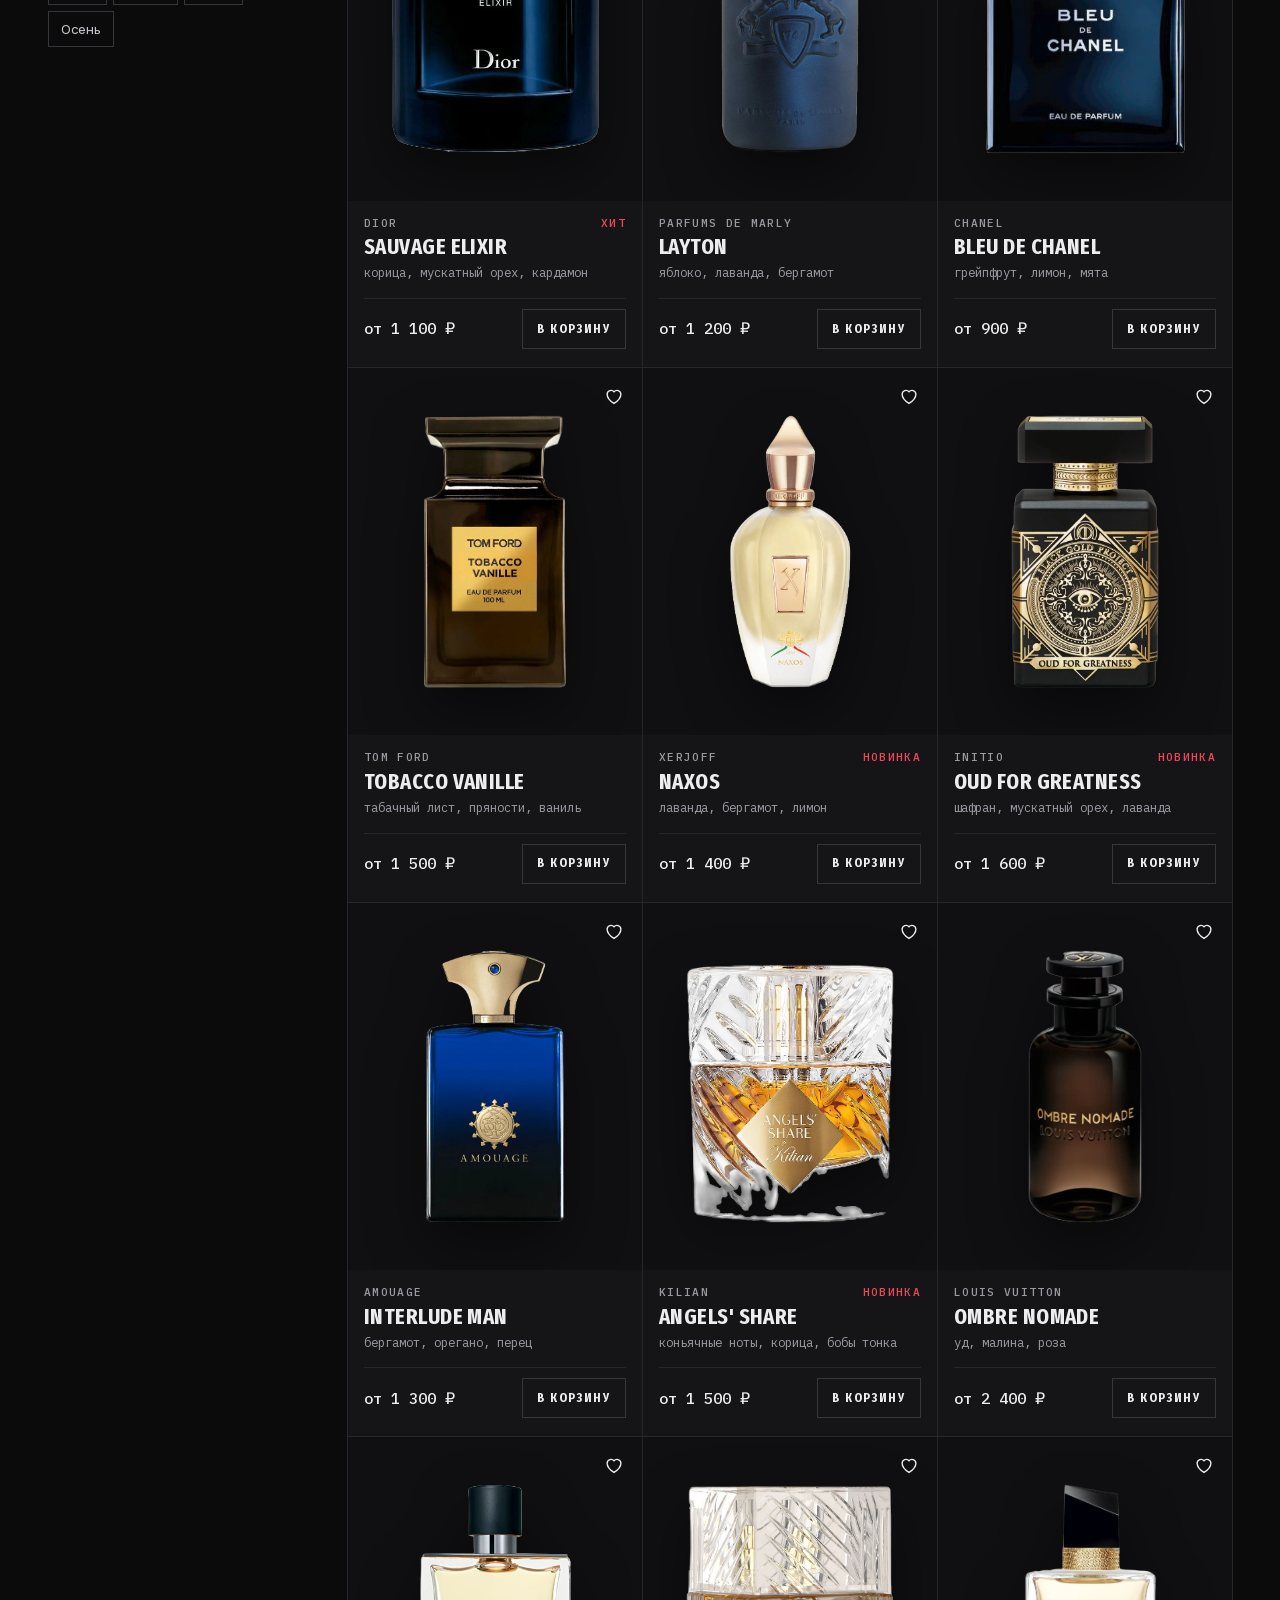
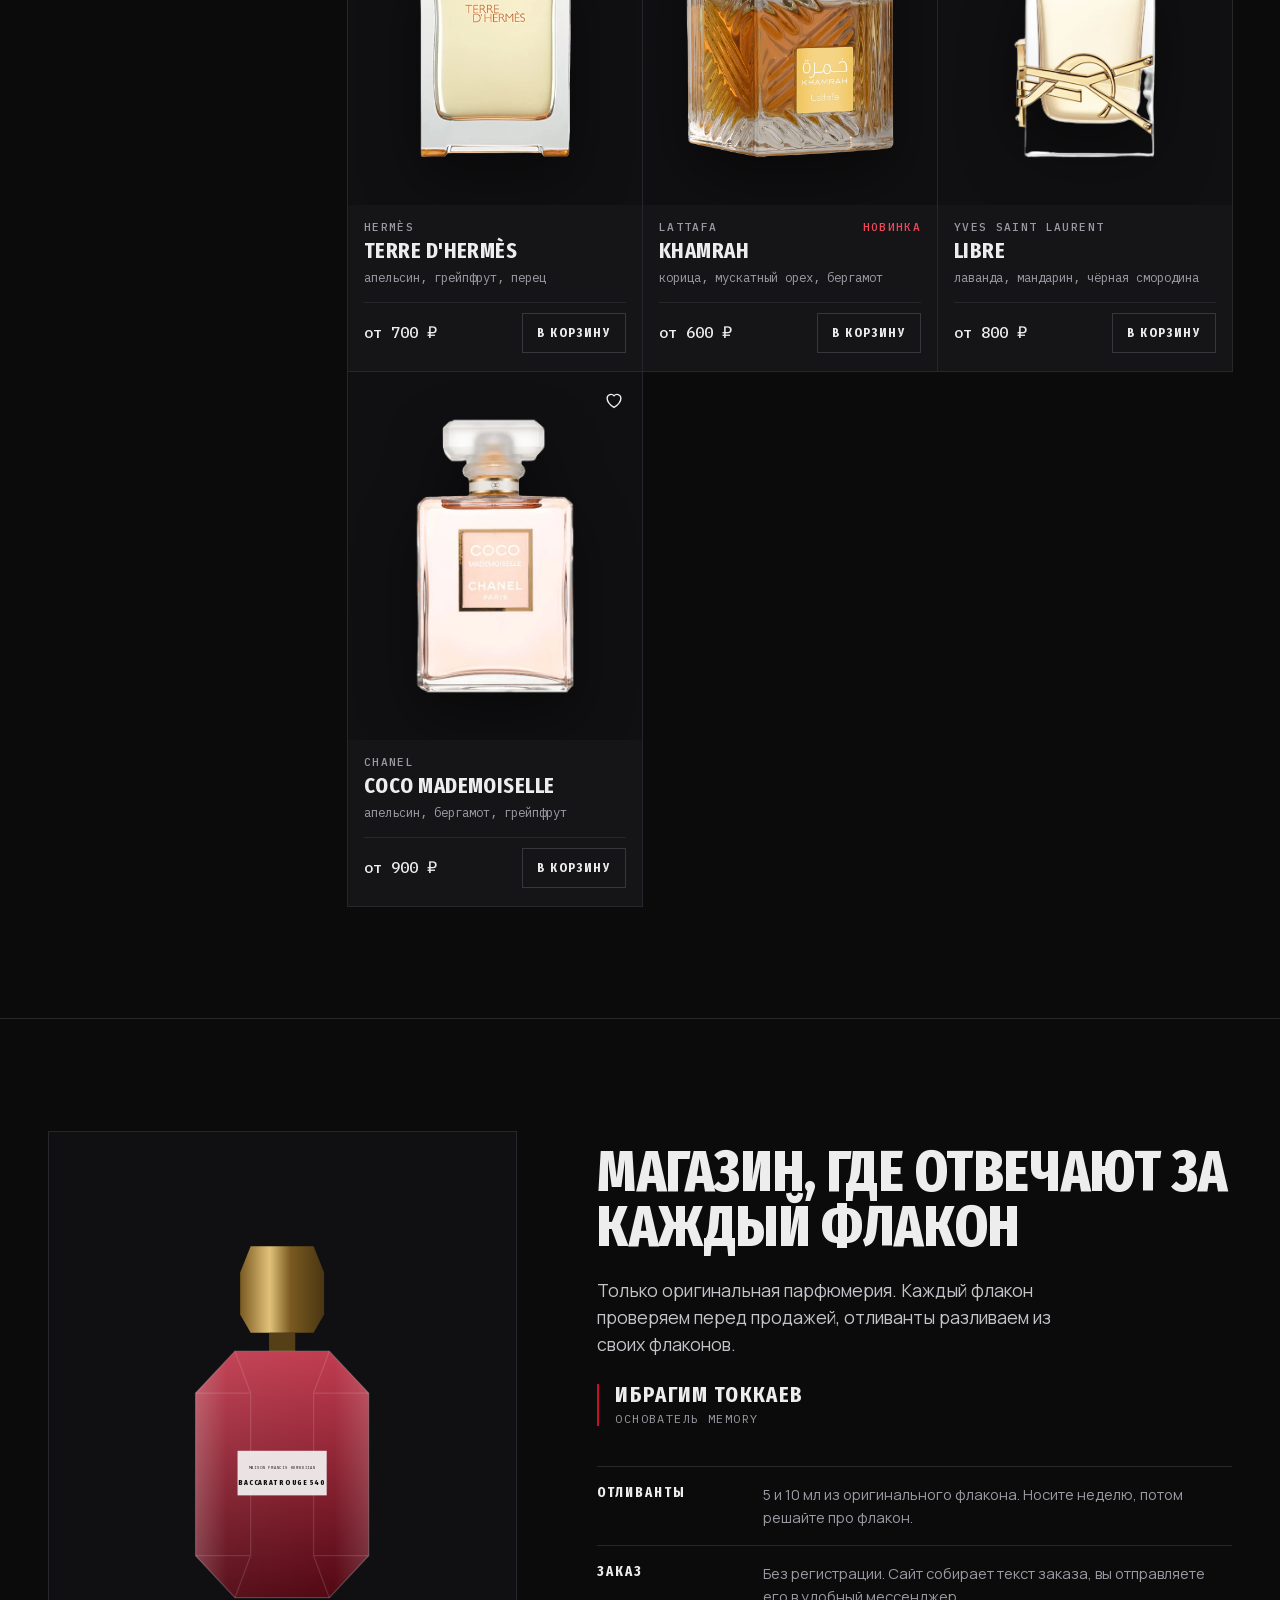
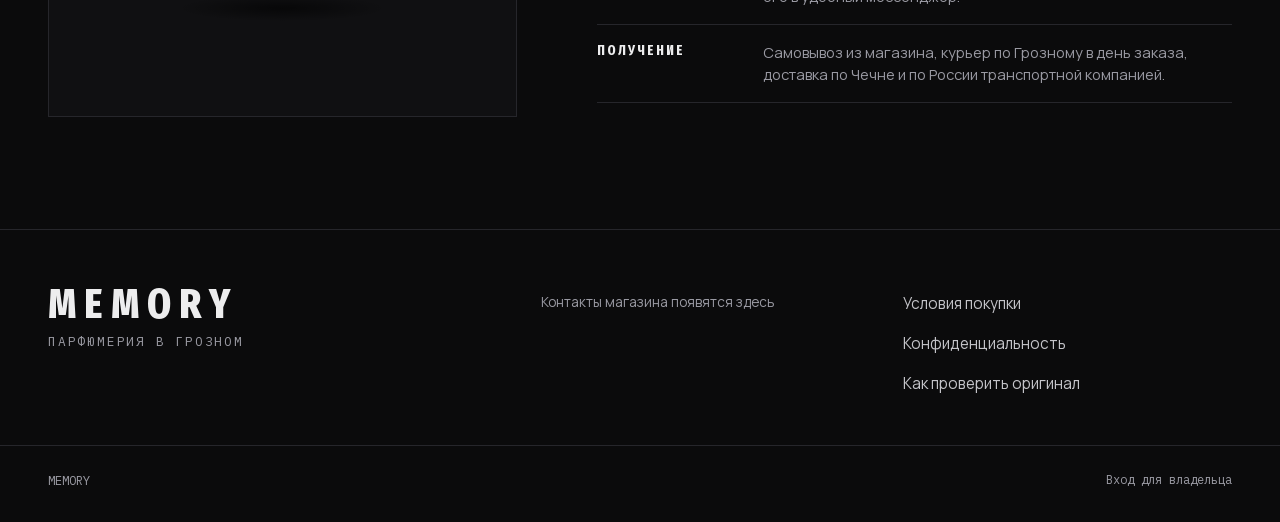
==== commit f8817263: "Фото флаконов у всех ароматов (2026-10-30.4) Co-Authored-By: Claude Opus 5.5 <noreply@anthropic.com>" ====
--- a/index.html
+++ b/index.html
@@ -12,16 +12,18 @@
 <link rel="icon" href="data:image/svg+xml,%3Csvg xmlns='http://www.w3.org/2000/svg' viewBox='0 0 32 32'%3E%3Crect width='32' height='32' fill='%230B0B0C'/%3E%3Cpath d='M7 24V8h3l6 9 6-9h3v16h-3V13l-6 9-6-9v11z' fill='%23EDEDEE'/%3E%3Crect x='7' y='26' width='18' height='2' fill='%23C8102E'/%3E%3C/svg%3E">
 <link rel="preload" href="fonts/FiraSansExtraCondensed-800-cyrillic.woff2" as="font" type="font/woff2" crossorigin>
 <link rel="stylesheet" href="fonts/fonts.css">
-<link rel="stylesheet" href="css/style.css?v=2026-10-30.2">
-<script>(function(){try{var t=localStorage.getItem('memori_theme');if(t==='light'||t==='dark')document.documentElement.setAttribute('data-theme',t);}catch(e){}})();</script>
+<link rel="stylesheet" href="css/style.css?v=2026-10-30.4">
+<script>/* магазин назывался MEMORI: переносим сохранённое (корзина, избранное, тема, ключ публикации, черновик) на новые имена */
+(function(){try{['cart','wish','theme','gh','products','store','admin'].forEach(function(k){var o=localStorage.getItem('memori_'+k);if(o!==null){if(localStorage.getItem('memory_'+k)===null)localStorage.setItem('memory_'+k,k==='gh'?o.replace('abubakarov-kerim/memori"','abubakarov-kerim/memory"'):o);localStorage.removeItem('memori_'+k);}});}catch(e){}})();</script>
+<script>(function(){try{var t=localStorage.getItem('memory_theme');if(t==='light'||t==='dark')document.documentElement.setAttribute('data-theme',t);}catch(e){}})();</script>
 <script>
-/* АВТООБНОВЛЕНИЕ: если на сервере вышла новая версия, открываем её сами. При каждой публикации меняется MEMORI_BUILD. */
-var MEMORI_BUILD='2026-10-30.2';
+/* АВТООБНОВЛЕНИЕ: если на сервере вышла новая версия, открываем её сами. При каждой публикации меняется MEMORY_BUILD. */
+var MEMORY_BUILD='2026-10-30.4';
 (function(){
   if(location.protocol.indexOf('http')!==0 || !window.fetch) return;
   fetch(location.pathname+'?_='+Date.now(),{cache:'no-store'}).then(function(r){ return r.ok?r.text():''; }).then(function(t){
-    var m=t.match(/MEMORI_BUILD='([^']+)'/); if(!m || m[1]===MEMORI_BUILD) return;
-    try{ if(sessionStorage.getItem('memori_upd')===m[1]) return; sessionStorage.setItem('memori_upd',m[1]); }catch(e){ return; }
+    var m=t.match(/MEMORY_BUILD='([^']+)'/); if(!m || m[1]===MEMORY_BUILD) return;
+    try{ if(sessionStorage.getItem('memory_upd')===m[1]) return; sessionStorage.setItem('memory_upd',m[1]); }catch(e){ return; }
     location.replace(location.pathname+'?v='+encodeURIComponent(m[1])+location.hash);
   }).catch(function(){});
 })();
@@ -263,9 +265,9 @@
 
 <div class="toast" id="toast" role="status" aria-live="polite"></div>
 
-<script src="js/data.js?v=2026-10-30.2"></script>
-<script src="js/app.js?v=2026-10-30.2"></script>
-<script src="js/admin.js?v=2026-10-30.2"></script>
-<script src="js/cutout.js?v=2026-10-30.2"></script>
+<script src="js/data.js?v=2026-10-30.4"></script>
+<script src="js/app.js?v=2026-10-30.4"></script>
+<script src="js/admin.js?v=2026-10-30.4"></script>
+<script src="js/cutout.js?v=2026-10-30.4"></script>
 </body>
 </html>
--- a/css/style.css
+++ b/css/style.css
@@ -1,4 +1,4 @@
-/* ===== MEMORI: стиль =====
+/* ===== MEMORY: стиль =====
    Строго: почти чёрный, белый, один красный акцент. Острые углы везде (радиус 0).
    Шрифты: Fira Sans Extra Condensed (заголовки), Manrope (текст), IBM Plex Mono (коды, ноты, цены). */
 :root{
